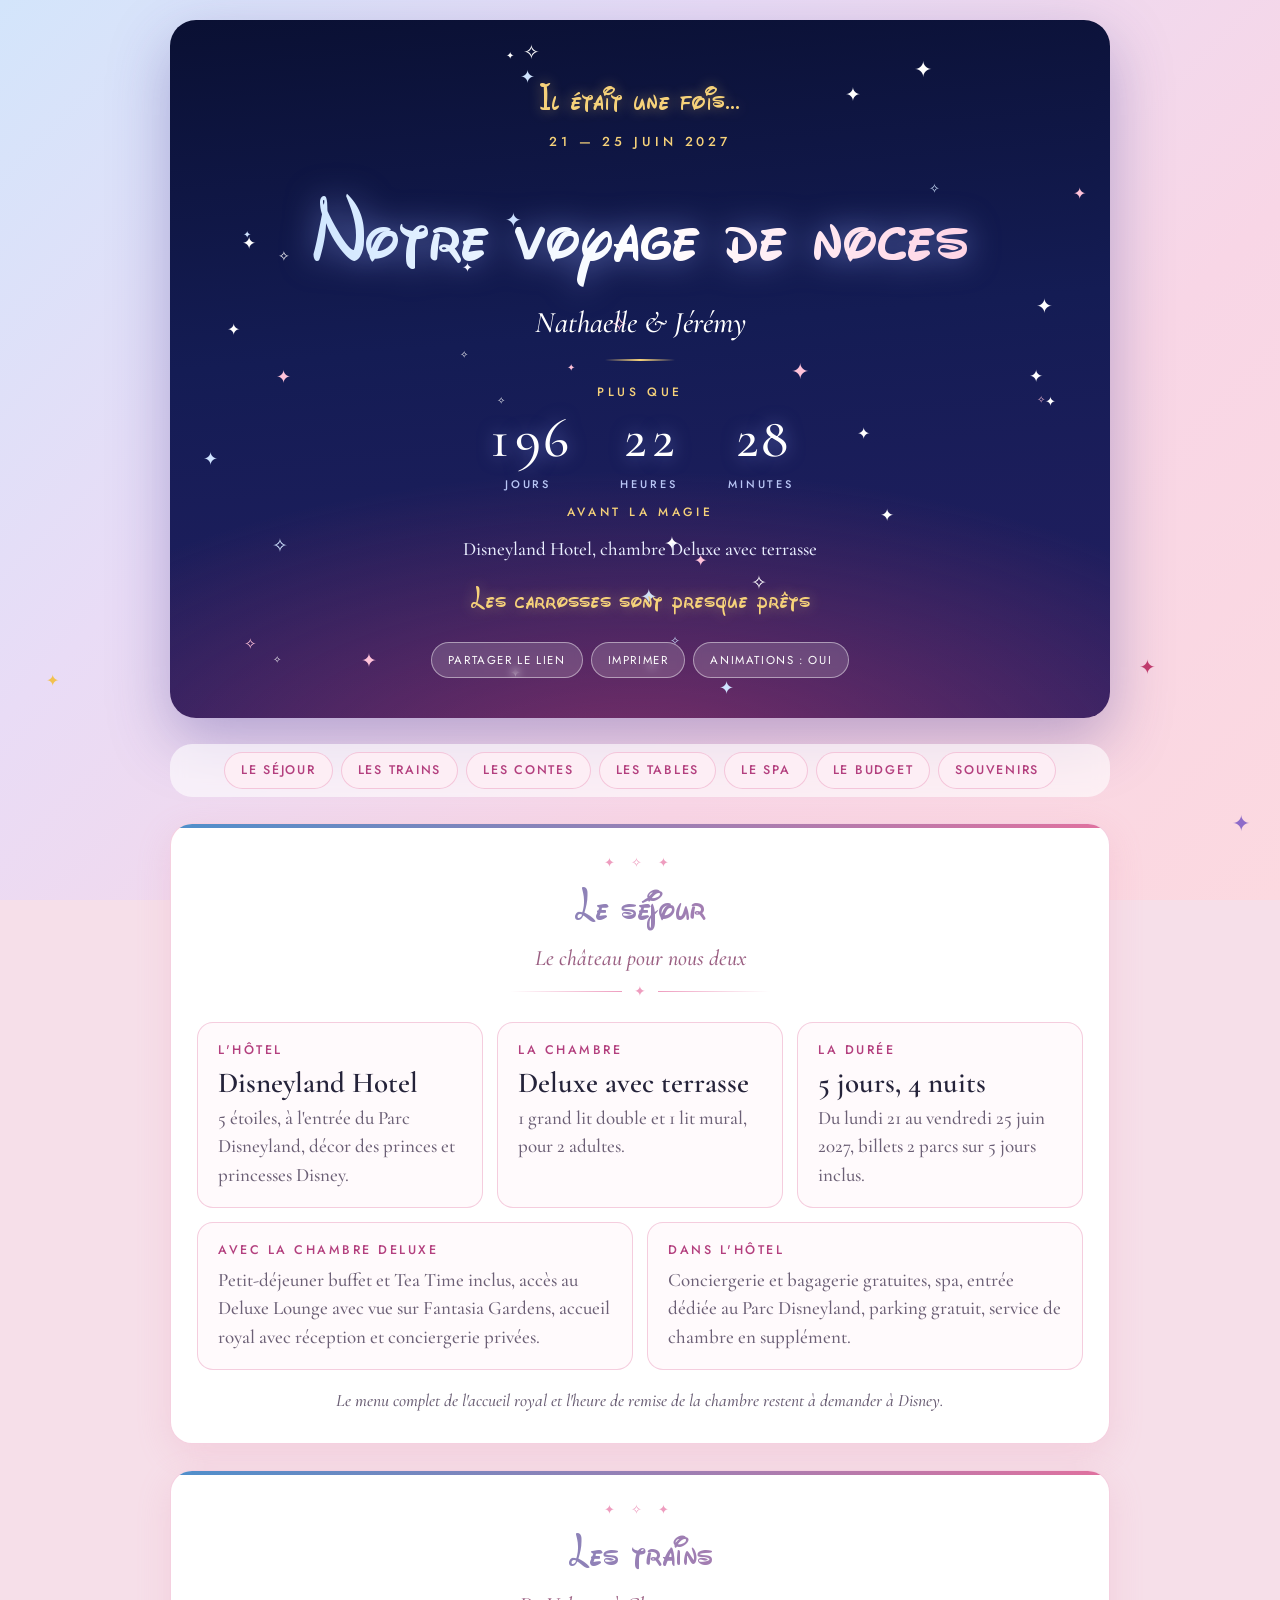
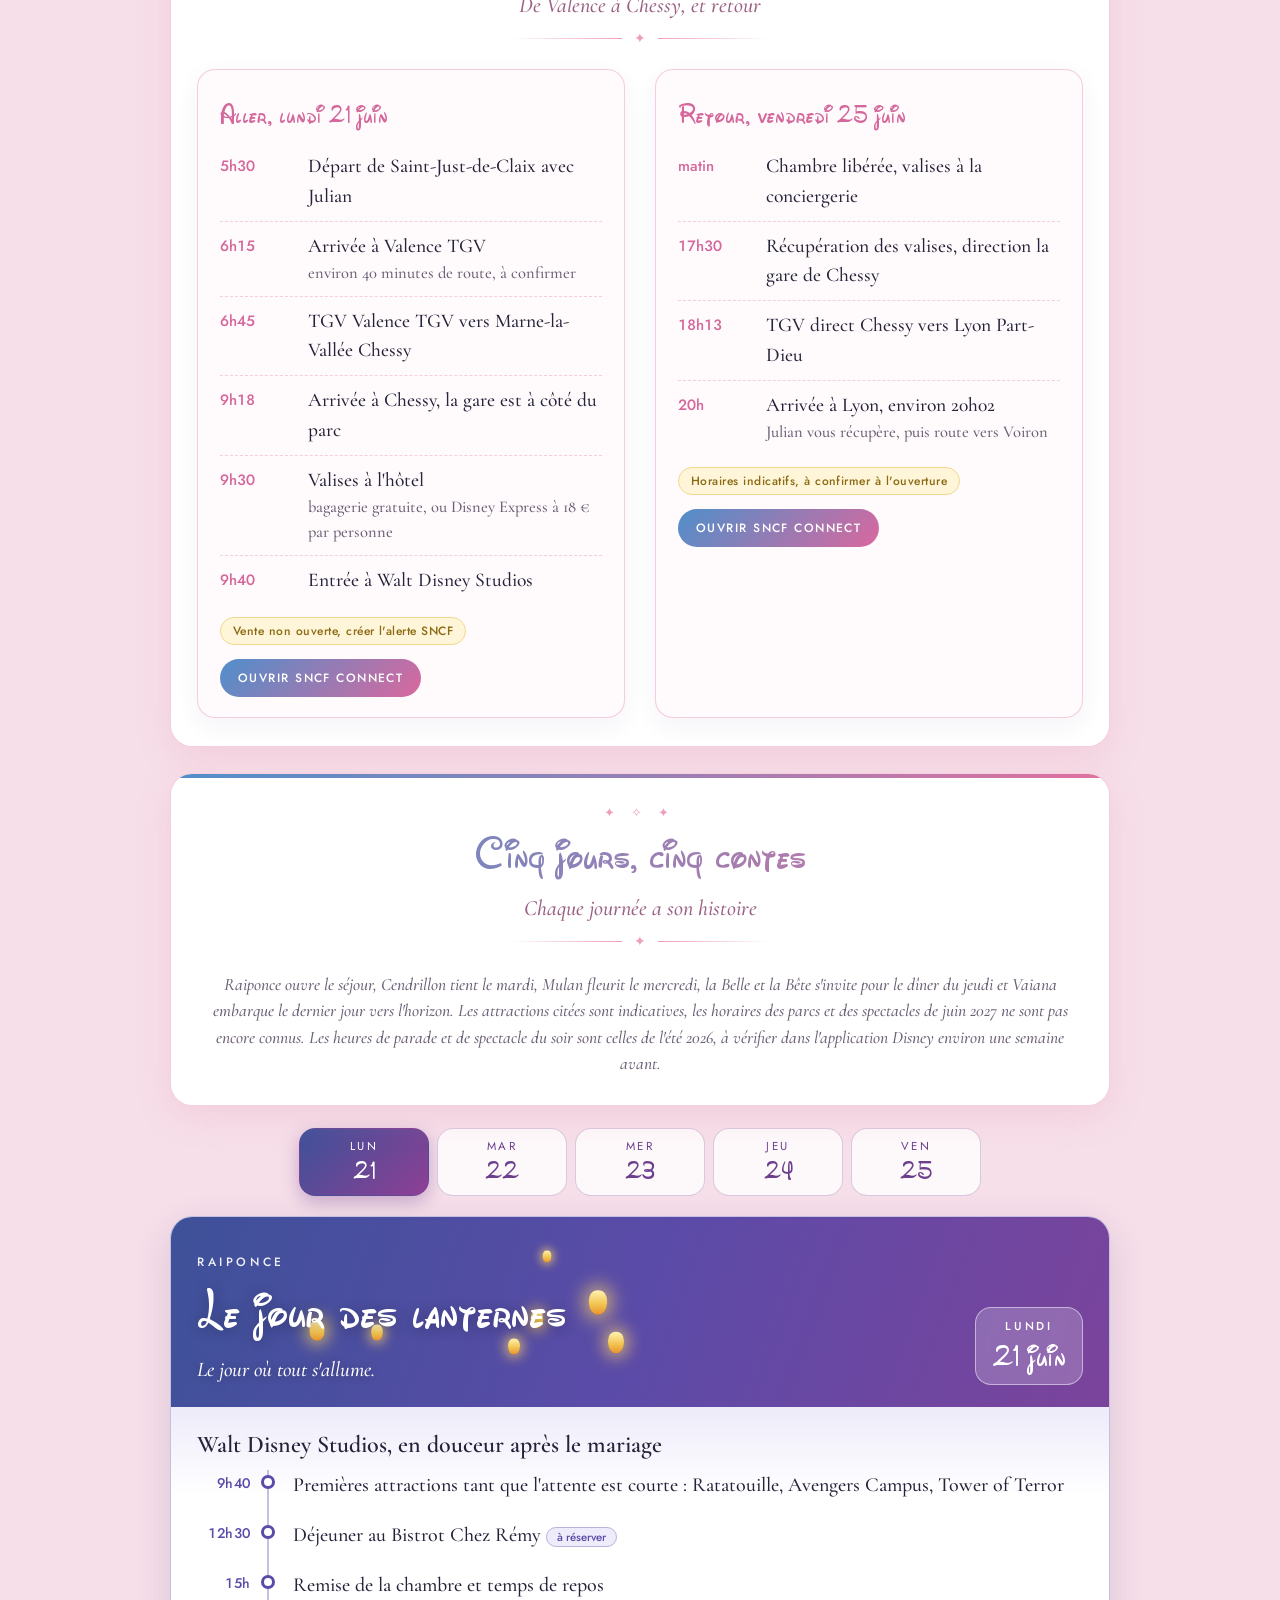
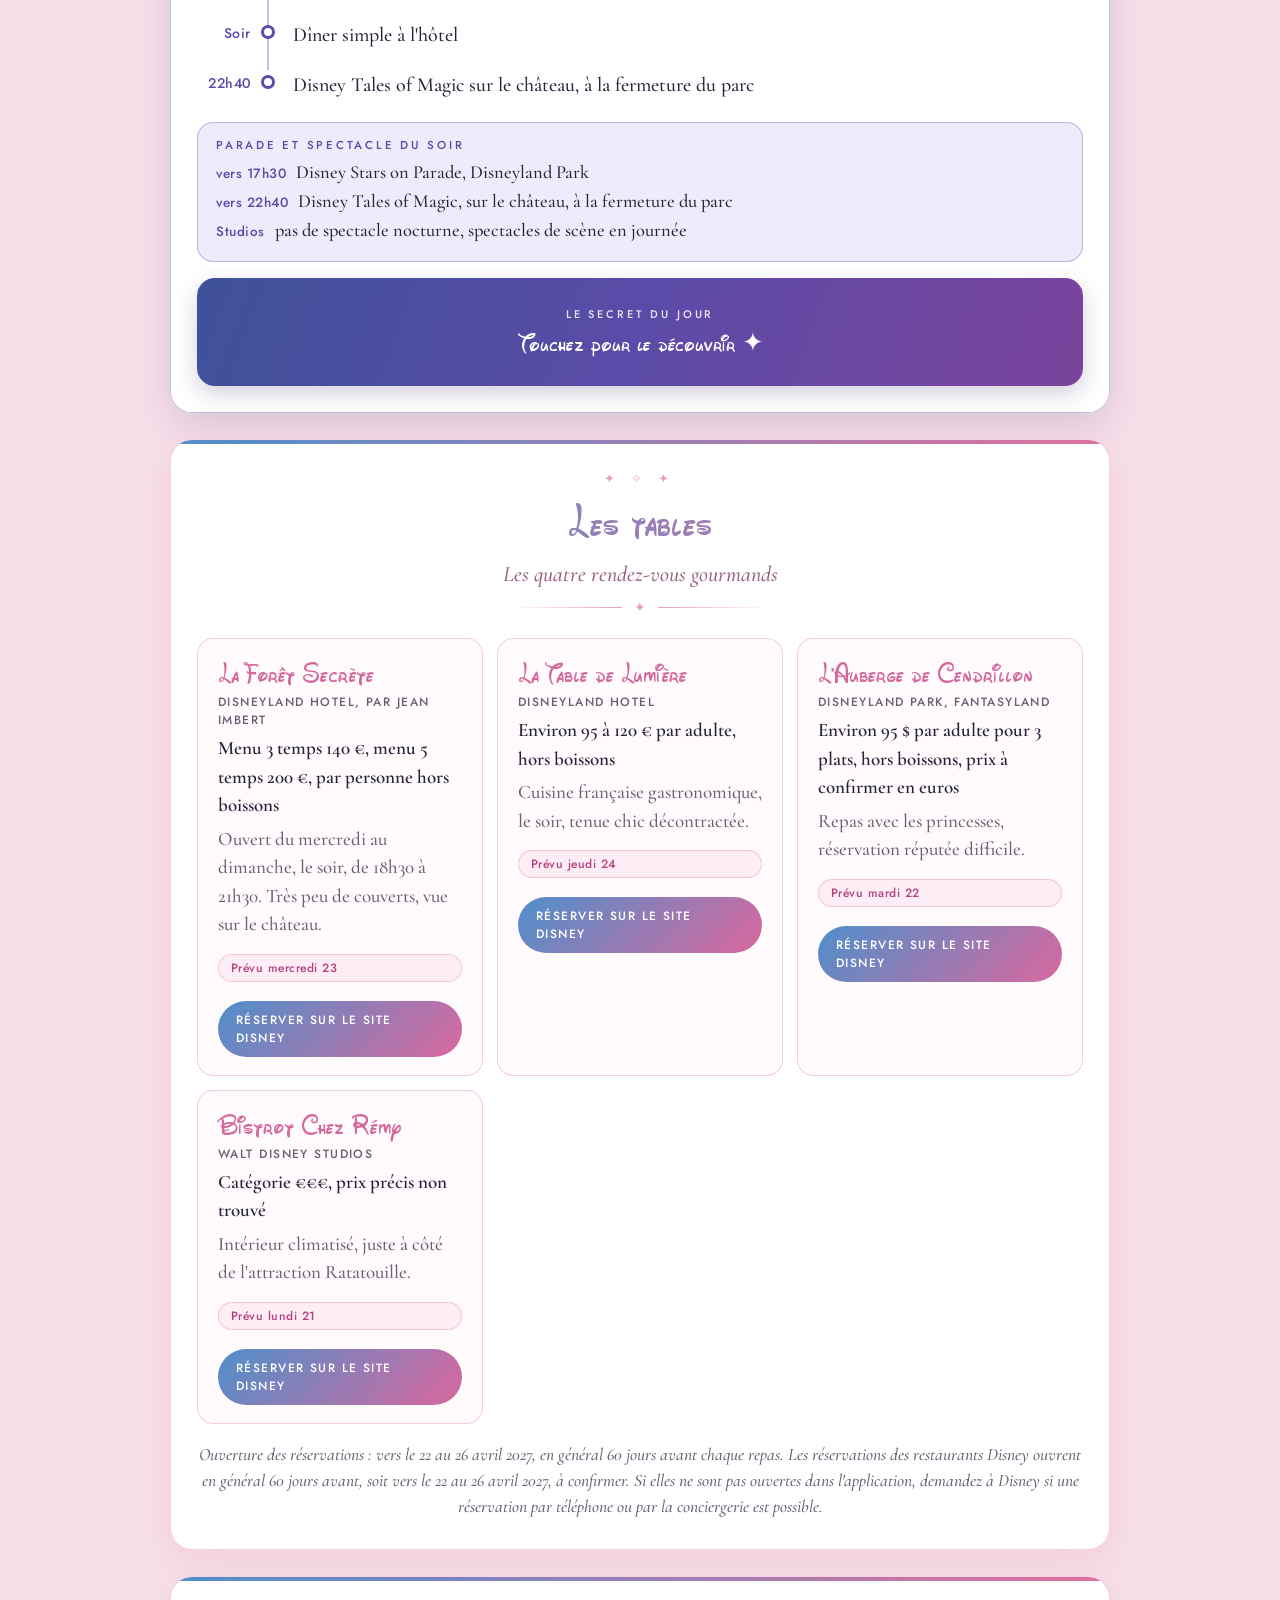
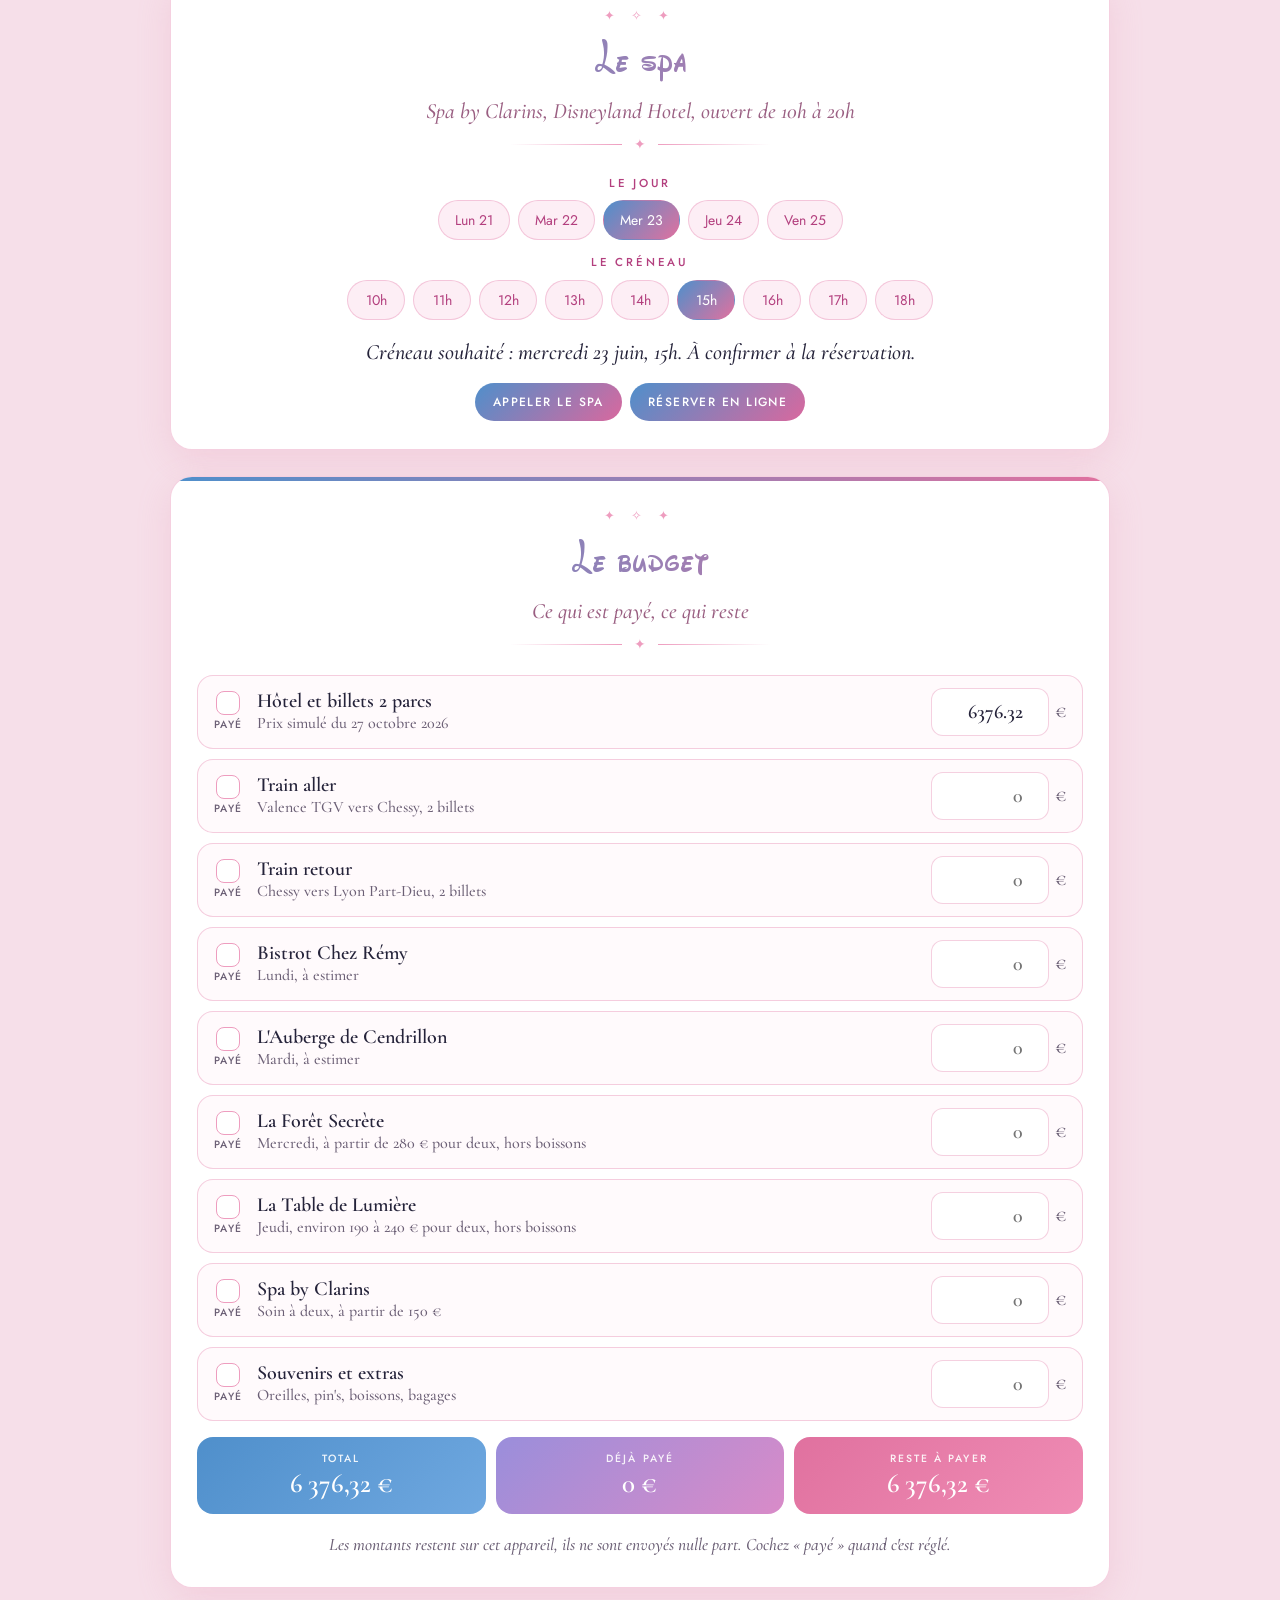
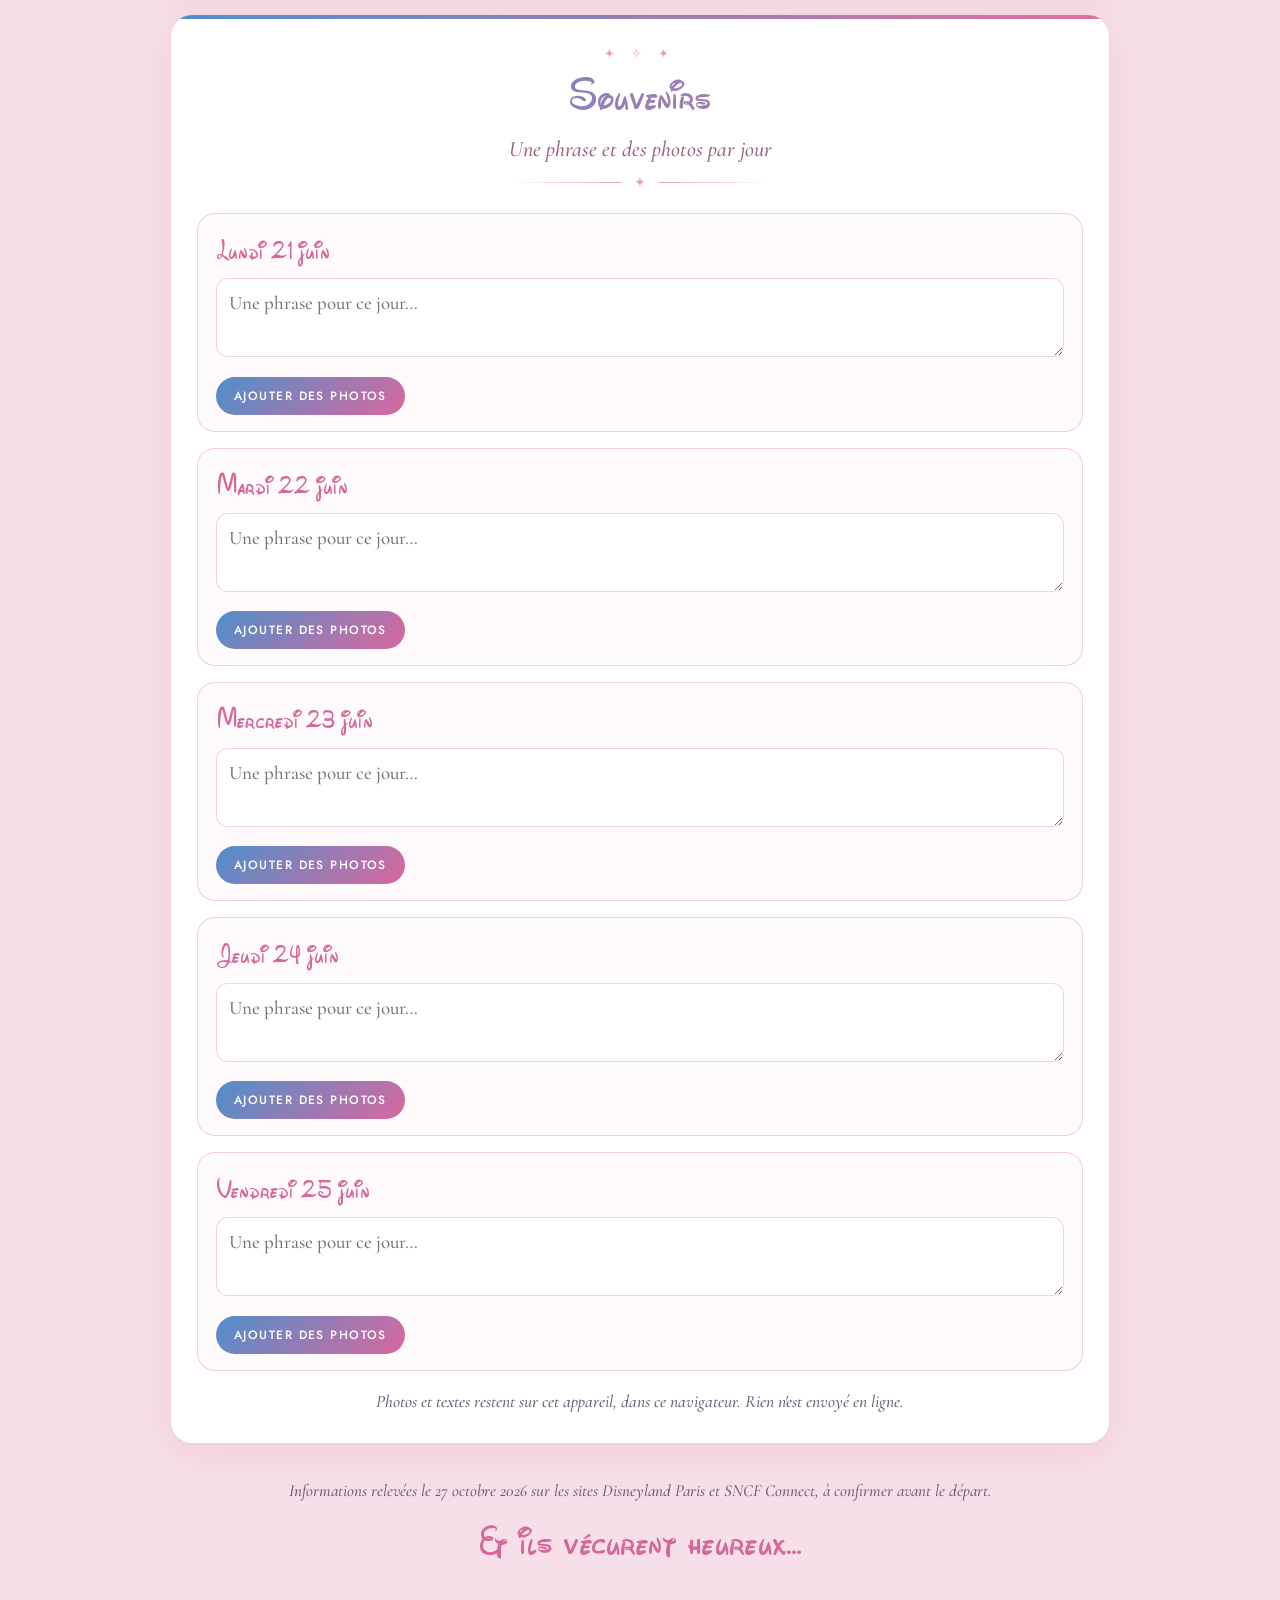
==== voyage-de-noces.html @ fe65ab4a "Voyage de noces : rose plus clair, spa à créneaux, parades et spectacles du soir" ====
<!doctype html>
<html lang="fr"><head><meta charset="utf-8"><meta name="viewport" content="width=device-width,initial-scale=1,viewport-fit=cover">
<title>Notre voyage de noces</title>
<meta name="theme-color" content="#4B3F9E">
<link rel="manifest" href="voyage.webmanifest">
<link rel="apple-touch-icon" href="apple-touch-icon.png">
<link rel="icon" type="image/png" sizes="192x192" href="icon-192.png">
<meta name="claude:viewport-fit-sides" content="cover">
<link rel="preconnect" href="https://fonts.googleapis.com"><link rel="preconnect" href="https://fonts.gstatic.com" crossorigin>
<link rel="stylesheet" href="https://fonts.googleapis.com/css2?family=Cormorant+Garamond:ital,wght@0,500;0,600;1,500&family=Jost:wght@400;500&display=swap">
<style>
@font-face{font-family:"Waltograph";src:url([data-uri]) format("truetype");font-display:swap}
/* Concept : un livre de contes. Une couverture nuit étoilée, puis un chapitre par jour, chacun aux couleurs d'un conte (Raiponce, Cendrillon, La Belle et la Bête). */
:root{
  color-scheme:light;
  --ink:#25233A;--ink-soft:#6B5F75;--paper:#fff;--blue:#4F8FCB;--indigo:#5B4BA8;--berry:#C43C6C;
  --rose:#D4679B;--rose-d:#B33F7E;--rose-m:#EE9DBF;--rose-soft:#FDEEF5;--rose-line:rgba(226,120,166,.35);
  --gold:#F2C14E;--gold-bg:#FFF5D9;--gold-ink:#8A6A12;--gold-line:#F2D98C;
  --mint-bg:#E3F6F3;--mint-ink:#2F7F76;--mint-line:#A8E0D8;
  --script:"Waltograph","Brush Script MT",cursive;
  --serif:"Cormorant Garamond",Georgia,serif;
  --sans:"Jost",system-ui,sans-serif;
}
*{box-sizing:border-box}
html{scroll-behavior:smooth}
body{margin:0;color:var(--ink);font-family:var(--serif);font-weight:500;font-size:19.5px;line-height:1.5;
  background:#f6dfe9 linear-gradient(135deg,#d3e5fb 0%,#e9dcf6 33%,#f8d6e6 68%,#fcd9e0 100%) fixed;
  padding-block:20px 64px;padding-left:max(16px,env(safe-area-inset-left,0px));padding-right:max(16px,env(safe-area-inset-right,0px));overflow-x:hidden}
.wrap{max-width:940px;margin:0 auto;display:grid;gap:26px;position:relative;z-index:1}
h1,h2,h3,p{margin:0}h2,h3{text-wrap:balance}
#bgst{position:fixed;inset:0;pointer-events:none;z-index:0;overflow:hidden}
#bgst i,.sky i,.fx i{position:absolute;font-style:normal;line-height:1;animation:tw 6s ease-in-out infinite alternate}
@keyframes tw{from{opacity:.15;transform:scale(.75)}to{opacity:.85;transform:scale(1.1)}}

/* Couverture */
.cover{position:relative;overflow:hidden;border-radius:26px;padding:50px 22px 40px;text-align:center;color:#fff;background:linear-gradient(165deg,#16275e 0%,#3E5199 30%,#5B4BA8 55%,#8E3F94 78%,#C43C6C 100%);box-shadow:0 22px 60px rgba(70,60,150,.35)}
.cover>*{position:relative;z-index:2}
.cover .sky{position:absolute;inset:0;z-index:1;pointer-events:none}
.shoot{position:absolute;z-index:1;top:14%;left:-20%;width:130px;height:2px;border-radius:2px;background:linear-gradient(90deg,transparent,#fff);transform:rotate(18deg);opacity:0;animation:shoot 9s 2s ease-in infinite}
@keyframes shoot{0%{opacity:0;transform:translate(0,0) rotate(18deg)}4%{opacity:1}14%{opacity:0;transform:translate(120vw,40vw) rotate(18deg)}100%{opacity:0}}
.once{font-family:var(--script);font-size:clamp(26px,5.4vw,36px);text-shadow:0 0 16px rgba(255,200,230,.7)}
.dates{font-family:var(--sans);font-size:13px;letter-spacing:.3em;text-transform:uppercase;margin-top:8px;color:#f1dff0}
.title{font-family:var(--script);font-weight:400;font-size:clamp(46px,11.5vw,92px);line-height:1.2;margin:22px 0 16px;text-wrap:balance;text-shadow:0 0 22px rgba(255,200,230,.65)}
.names{font-style:italic;font-size:clamp(23px,4vw,30px);color:#ffe3ee}
.count{display:flex;justify-content:center;gap:clamp(18px,6vw,46px);margin:28px 0 20px;font-variant-numeric:tabular-nums}
.count div{min-width:66px}
.count b{display:block;font-weight:500;font-size:clamp(38px,8vw,56px);line-height:1.05;text-shadow:0 0 18px rgba(255,220,230,.6)}
.count span{font-family:var(--sans);font-size:11px;letter-spacing:.26em;text-transform:uppercase;color:#f3dcea}
.where{font-size:19px;color:#fff3f8}
.sub{font-family:var(--script);font-size:clamp(22px,4.6vw,30px);margin-top:12px;text-shadow:0 0 14px rgba(255,200,230,.6)}

/* Navigation */
.nav{display:flex;flex-wrap:wrap;justify-content:center;gap:8px;position:sticky;top:max(8px,env(safe-area-inset-top,0px));z-index:20;padding:8px;border-radius:22px;background:rgba(255,255,255,.6);backdrop-filter:blur(8px);-webkit-backdrop-filter:blur(8px)}
.nav a{font-family:var(--sans);font-size:12.5px;letter-spacing:.14em;text-transform:uppercase;text-decoration:none;color:var(--rose-d);background:var(--rose-soft);border:1px solid var(--rose-line);border-radius:999px;padding:8px 16px;transition:transform .2s,background .2s;white-space:nowrap}
.nav a:hover{background:#fff;transform:translateY(-1px)}
a:focus-visible,button:focus-visible,input:focus-visible,summary:focus-visible{outline:2px solid var(--rose-m);outline-offset:2px}

/* Cartes générales */
.card{position:relative;background:var(--paper);border:1px solid var(--rose-line);border-radius:22px;padding:30px 26px 28px;box-shadow:0 10px 34px rgba(229,139,171,.2);overflow:hidden}
.card::before{content:"";position:absolute;left:0;right:0;top:0;height:4px;background:linear-gradient(90deg,#4F8FCB,#E0719F)}
.orn{text-align:center;color:var(--rose-m);font-size:13px;letter-spacing:.5em;margin-bottom:4px}
.card>h2{font-family:var(--script);font-weight:400;font-size:clamp(32px,6.4vw,44px);line-height:1.2;text-align:center;padding-bottom:6px}
.card>.lead{text-align:center;font-style:italic;color:#9A5F82;font-size:22px;margin-top:6px}
.sep{display:flex;align-items:center;gap:12px;max-width:260px;margin:6px auto 20px}
.sep i{flex:1;height:1px;background:linear-gradient(90deg,transparent,var(--rose-m))}.sep i:last-child{transform:scaleX(-1)}
.sep b{color:var(--rose-m);font-size:14px;font-weight:400}
.grid{display:grid;gap:14px;grid-template-columns:repeat(auto-fit,minmax(240px,1fr))}
.tile{border:1px solid var(--rose-line);border-radius:16px;padding:18px 20px;background:#fffafc;min-width:0}
.tile h3{font-family:var(--sans);font-weight:500;font-size:12.5px;letter-spacing:.2em;text-transform:uppercase;color:var(--rose-d);margin-bottom:6px}
.tile p{font-size:19px;color:var(--ink-soft)}
.tile .big{font-size:29px;font-weight:600;color:var(--ink);line-height:1.15;margin-bottom:4px}
.pill{display:inline-block;font-family:var(--sans);font-size:12px;letter-spacing:.04em;border-radius:999px;padding:4px 12px;margin-top:10px;background:var(--rose-soft);color:var(--rose-d);border:1px solid var(--rose-line)}
.pill.wait{background:var(--gold-bg);color:var(--gold-ink);border-color:var(--gold-line)}
.note{font-size:17.5px;color:var(--ink-soft);margin-top:18px;text-align:center;font-style:italic}
.line{list-style:none;margin:0;padding:0;display:grid}
.line li{display:grid;grid-template-columns:74px 1fr;gap:14px;padding:10px 0;border-bottom:1px dashed var(--rose-line)}
.line li:last-child{border-bottom:0}
.line time{font-family:var(--sans);font-size:15px;font-weight:500;color:var(--rose);font-variant-numeric:tabular-nums;padding-top:3px}
.line p{min-width:0}
.line small{display:block;font-size:16.5px;color:var(--ink-soft)}
.sub-h{font-family:var(--script);font-size:27px;color:var(--rose);margin:4px 0 8px}
.two{display:grid;gap:30px;grid-template-columns:repeat(auto-fit,minmax(290px,1fr))}

/* Chapitres : un conte par jour */
.book{display:grid;gap:22px}
.ch{--a:#C96F93;--a-soft:#FDEDF1;--a-line:var(--rose-line);--h:linear-gradient(110deg,#5B3FA0,#9B6BD0 55%,#F6D26A);
  position:relative;background:#fff;border:1px solid var(--a-line);border-radius:22px;overflow:hidden;box-shadow:0 12px 36px rgba(60,40,100,.14)}
.ch-hd{position:relative;display:grid;grid-template-columns:1fr auto;gap:12px;align-items:end;min-height:190px;padding:26px 26px 22px;color:#fff;background:var(--h);overflow:hidden}
.ch-hd>*{position:relative;z-index:2}
.ch-hd .fx{position:absolute;inset:0;z-index:1;pointer-events:none}
.ch-conte{font-family:var(--sans);font-size:12px;letter-spacing:.3em;text-transform:uppercase;opacity:.92}
.ch-name{font-family:var(--script);font-weight:400;font-size:clamp(34px,7vw,54px);line-height:1.2;margin:6px 0 12px;text-shadow:0 2px 14px rgba(0,0,0,.28)}
.ch-epi{font-style:italic;font-size:21px;text-shadow:0 1px 10px rgba(0,0,0,.3)}
.ch-date{text-align:center;border-radius:16px;padding:10px 16px;background:rgba(255,255,255,.2);border:1px solid rgba(255,255,255,.5);backdrop-filter:blur(4px);-webkit-backdrop-filter:blur(4px)}
.ch-date span{display:block;font-family:var(--sans);font-size:11.5px;letter-spacing:.24em;text-transform:uppercase}
.ch-date b{display:block;font-family:var(--script);font-weight:400;font-size:34px;line-height:1.15}
.ch-bd{padding:24px 26px 26px}
.ch-bd h3{font-weight:600;font-size:24px;line-height:1.2;margin-bottom:10px}
.ch-bd ul{margin:0;padding:0;list-style:none;display:grid;gap:8px;font-size:20px}
.ch-bd li{position:relative;padding-left:26px}
.ch-bd li::before{content:"✦";position:absolute;left:0;top:3px;font-size:14px;color:var(--a)}
.tag{font-family:var(--sans);font-size:11.5px;background:var(--gold-bg);color:var(--gold-ink);border:1px solid var(--gold-line);border-radius:999px;padding:1px 10px;white-space:nowrap}
.ch.raiponce{--a:#5B4BA8;--a-soft:#EEEBFA;--a-line:rgba(91,75,168,.35);--h:linear-gradient(110deg,#3E5199 0%,#5B4BA8 50%,#8E3F94 130%)}
.ch.vaiana{--a:#0E8A9A;--a-soft:#E2F5F5;--a-line:rgba(14,138,154,.35);--h:linear-gradient(110deg,#064B5E 0%,#0E8A9A 45%,#27B7B5 75%,#F28C6B 135%)}
.ch.cendrillon{--a:#2F6FB5;--a-soft:#E6F1FB;--a-line:rgba(47,111,181,.35);--h:linear-gradient(110deg,#2A62A8 0%,#4FA3DC 60%,#9FD2F2 125%)}
.ch.mulan{--a:#B0508F;--a-soft:#FAEAF4;--a-line:rgba(176,80,143,.35);--h:linear-gradient(110deg,#8E3F94 0%,#D86CA8 60%,#F4A9CB 130%)}
.ch.belle{--a:#B03466;--a-soft:#FBE8EF;--a-line:rgba(176,52,102,.35);--h:linear-gradient(110deg,#7A1B3F 0%,#B8294F 45%,#D9783A 78%,#F2C14E 120%)}
.ch .tag{background:var(--a-soft);color:var(--a);border-color:var(--a-line)}
.ch-bd{background:linear-gradient(180deg,var(--a-soft) 0,#fff 90px)}
.lant{position:absolute;width:14px;height:19px;border-radius:42% 42% 48% 48%;background:linear-gradient(180deg,#fff3b0,#F2C14E 60%,#e8932d);box-shadow:0 0 14px 4px rgba(255,214,102,.65);animation:drift 9s ease-in-out infinite alternate}
@keyframes drift{from{transform:translateY(0)}to{transform:translateY(-14px)}}
.petal{position:absolute;width:10px;height:14px;border-radius:60% 40% 60% 40%;background:#E56B9B;opacity:.85;animation:fall 11s ease-in-out infinite alternate}
@keyframes fall{from{transform:translate(0,0) rotate(0)}to{transform:translate(-16px,20px) rotate(50deg)}}
.fx svg{position:absolute;right:190px;bottom:10px;height:80%;max-height:150px;width:auto;opacity:.95}
.book .ch-hd>div:first-child{padding-right:0}
@media(max-width:560px){.ch-hd{grid-template-columns:1fr;min-height:200px;align-items:start}.ch-date{justify-self:start;display:flex;gap:10px;align-items:baseline}.ch-date b{font-size:30px}.fx svg{right:12px;bottom:12px;opacity:.4;height:46%}.ch-bd,.card{padding-inline:16px}.card{padding-block:26px 24px}body{font-size:18.5px}.line li{grid-template-columns:62px 1fr;gap:10px}.nav{flex-wrap:nowrap;overflow-x:auto;justify-content:flex-start;scrollbar-width:none}.nav::-webkit-scrollbar{display:none}.nav a{flex-shrink:0}}


/* Onglets des jours */
.daytabs{display:flex;gap:8px;justify-content:center;margin:0 0 20px}
.daytabs button{flex:1 1 0;min-width:0;max-width:130px;display:grid;justify-items:center;gap:0;padding:9px 6px;border-radius:16px;cursor:pointer;font-family:var(--sans);color:#6C3F8E;background:rgba(255,255,255,.8);border:1px solid rgba(108,63,142,.25);transition:background .15s,color .15s}
.daytabs button span{font-size:11.5px;letter-spacing:.22em;text-transform:uppercase}
.daytabs button b{font-family:var(--script);font-weight:400;font-size:28px;line-height:1.15}
.daytabs button:hover{background:#fff}
.daytabs button[aria-selected="true"]{background:linear-gradient(135deg,#4F8FCB,#E58BB8);color:#fff;border-color:transparent;box-shadow:0 6px 18px rgba(108,63,142,.35)}
.daytabs button:focus-visible{outline:2px solid var(--rose-d);outline-offset:2px}
@media(max-width:560px){.daytabs{gap:6px}.daytabs button{padding:8px 2px;border-radius:14px}.daytabs button span{font-size:10.5px;letter-spacing:.12em}.daytabs button b{font-size:25px}}
.daytabs button[aria-selected="true"]{background:var(--th)}
#t-lundi{--th:linear-gradient(135deg,#3E5199,#8E3F94)}
#t-mardi{--th:linear-gradient(135deg,#2A62A8,#6DB6E8)}
#t-mercredi{--th:linear-gradient(135deg,#8E3F94,#F4A9CB)}
#t-jeudi{--th:linear-gradient(135deg,#7A1B3F,#F2C14E)}
#t-vendredi{--th:linear-gradient(135deg,#064B5E,#27B7B5)}
.ch.mulan .petal{background:#fff;opacity:.75}
.ch-hd .ch-img{position:absolute;inset:0;width:100%;height:100%;object-fit:cover;z-index:0;pointer-events:none}

.ch.raiponce{--ov:.5}.ch.belle{--ov:.5}.ch.vaiana{--ov:.6}.ch.cendrillon{--ov:.58}.ch.mulan{--ov:.6}
.credit{font-size:14.5px;color:var(--ink-soft);text-align:center;margin-top:16px;font-style:italic}
.trip{border:1px solid var(--rose-line);border-radius:18px;padding:20px 22px;background:#fffafc;min-width:0;box-shadow:0 8px 24px rgba(60,40,100,.06)}
.trip .pill{margin-top:12px}
@media(max-width:560px){.trip{padding:18px 14px}}

/* Tables */
.resto{display:flex;flex-direction:column;gap:5px}
.resto h3{font-family:var(--script);font-weight:400;font-size:27px;letter-spacing:0;text-transform:none;color:var(--rose);line-height:1.15;margin:0}
.resto .meta{font-family:var(--sans);font-size:12px;letter-spacing:.12em;text-transform:uppercase;color:var(--ink-soft)}
.resto .price{font-size:19px;color:var(--ink);font-weight:600}
/* À faire */
.todo{list-style:none;margin:0;padding:0;display:grid;gap:6px}
.todo label{display:grid;grid-template-columns:26px 1fr;gap:12px;align-items:start;padding:10px 12px;border-radius:12px;cursor:pointer}
.todo label:hover{background:var(--rose-soft)}
.todo input{appearance:none;-webkit-appearance:none;width:22px;height:22px;margin:3px 0 0;border:1.5px solid var(--rose-m);border-radius:7px;background:#fff;display:grid;place-content:center;cursor:pointer}
.todo input::after{content:"✦";font-size:13px;line-height:1;color:#fff;transform:scale(0);transition:transform .18s}
.todo input:checked{background:linear-gradient(135deg,#f7b6cd,var(--rose-m))}
.todo input:checked::after{transform:scale(1)}
.todo input:checked+span{color:var(--ink-soft);text-decoration:line-through;text-decoration-color:var(--rose-line)}
.todo small{display:block;font-size:16.5px;color:var(--ink-soft);text-decoration:none}
details{border:1px solid var(--rose-line);border-radius:16px;background:#fffafc;padding:4px 20px;margin-top:18px}
summary{font-family:var(--sans);font-size:13px;letter-spacing:.14em;text-transform:uppercase;padding:14px 0;cursor:pointer;color:var(--rose-d)}
.msg{white-space:pre-wrap;font-size:18.5px;padding:4px 0 14px}
.copy{font-family:var(--sans);font-size:12px;letter-spacing:.14em;text-transform:uppercase;color:#fff;background:var(--ink);border:0;border-radius:999px;padding:11px 22px;cursor:pointer;margin-bottom:14px}
.copy:hover{background:#4a3550}
.foot{text-align:center;font-size:17px;color:var(--ink-soft);font-style:italic;padding-top:8px}
.foot .script{font-family:var(--script);font-style:normal;font-size:clamp(30px,6vw,42px);color:var(--rose);display:block;margin-top:6px}
@media(prefers-reduced-motion:reduce){html{scroll-behavior:auto}#bgst i,.sky i,.shoot,.lant,.petal{animation:none}.todo input::after{transition:none}}

/* ===== v2 : teintes du logo, outils, frise, secrets, budget, souvenirs ===== */
.title{text-shadow:none;filter:drop-shadow(0 0 14px rgba(170,150,255,.55))}
.title span{background:linear-gradient(90deg,#8CC4FF 0%,#B9A6FF 50%,#FF9CC2 100%);-webkit-background-clip:text;background-clip:text;color:transparent;-webkit-box-decoration-break:clone;box-decoration-break:clone;padding:.3em .1em}
.card>h2{background:linear-gradient(90deg,#4F8FCB,#E0719F);-webkit-background-clip:text;background-clip:text;color:transparent}
.orn,.sep b{color:var(--rose-m)}
.sep i{background:linear-gradient(90deg,transparent,var(--rose-m))}
.cdpre,.cdpost{font-family:var(--sans);font-size:12px;letter-spacing:.3em;text-transform:uppercase;color:#e4e0ff;margin-top:22px}
.cdpost{margin:0 0 14px}
.count{margin:8px 0 6px}
.tools{display:flex;flex-wrap:wrap;justify-content:center;gap:8px;margin-top:22px}
.tools button{font-family:var(--sans);font-size:11.5px;letter-spacing:.14em;text-transform:uppercase;color:#fff;background:rgba(255,255,255,.16);border:1px solid rgba(255,255,255,.45);border-radius:999px;padding:9px 16px;cursor:pointer;backdrop-filter:blur(4px);-webkit-backdrop-filter:blur(4px)}
.tools button:hover{background:rgba(255,255,255,.28)}
.tools button:focus-visible{outline:2px solid #fff;outline-offset:2px}
.nav{flex-wrap:nowrap;overflow-x:auto;justify-content:flex-start;scrollbar-width:none}
.nav::-webkit-scrollbar{display:none}
@media(min-width:860px){.nav{justify-content:center}}
.nav a:first-child{margin-left:auto}.nav a:last-child{margin-right:auto}
.btn{display:inline-block;font-family:var(--sans);font-size:12px;letter-spacing:.12em;text-transform:uppercase;text-decoration:none;color:#fff;background:linear-gradient(135deg,#4F8FCB,#D9689E);border:0;border-radius:999px;padding:10px 18px;cursor:pointer;transition:transform .2s,box-shadow .2s}
.btn:hover{transform:translateY(-1px);box-shadow:0 6px 16px rgba(91,75,168,.35)}
.btn:focus-visible{outline:2px solid var(--rose-d);outline-offset:2px}
.acts{display:flex;flex-wrap:wrap;gap:8px;margin-top:14px}
.tag{text-decoration:none}
a.tag:hover{filter:brightness(.95)}
/* bandeau aujourd'hui */
.today{display:grid;gap:2px;margin:0 0 16px;padding:14px 20px;border-radius:18px;color:#fff;background:linear-gradient(110deg,#4F8FCB,#E58BB8);box-shadow:0 10px 28px rgba(91,75,168,.3)}
.today[hidden]{display:none}
.td-k{font-family:var(--sans);font-size:11.5px;letter-spacing:.28em;text-transform:uppercase;opacity:.9}
.today b{font-family:var(--script);font-weight:400;font-size:28px;line-height:1.2}
.today #td-n{font-size:19px}
/* frise horaire */
.ch-bd .tl{list-style:none;margin:6px 0 0;padding:0;display:grid;gap:0}
.ch-bd .tl>li{padding:0;display:grid;grid-template-columns:70px 1fr;gap:0;font-size:20px;transition:opacity .3s}
.ch-bd .tl>li::before{content:none}
.tl time{font-family:var(--sans);font-size:14px;font-weight:500;letter-spacing:.04em;color:var(--a);text-align:right;padding:3px 16px 0 0;font-variant-numeric:tabular-nums}
.tl-b{position:relative;padding:0 0 20px 24px;border-left:2px solid var(--a-line);min-width:0}
.tl-b::before{content:"";position:absolute;left:-8px;top:5px;width:14px;height:14px;border-radius:50%;background:#fff;border:3px solid var(--a);box-sizing:border-box}
.tl>li:last-child .tl-b{border-left-color:transparent;padding-bottom:6px}
.tl>li.past{opacity:.5}
.tl>li.past .tl-b::before{background:var(--a)}
.tl>li.next .tl-b::before{background:var(--a);box-shadow:0 0 0 5px var(--a-line)}
.tl>li.next .tl-b p{font-weight:600}
.tl>li.next .tl-b p::after{content:"Prochaine étape";display:inline-block;margin-left:10px;font-family:var(--sans);font-size:10.5px;letter-spacing:.14em;text-transform:uppercase;font-weight:500;color:#fff;background:var(--a);border-radius:999px;padding:2px 10px;vertical-align:2px}
@media(max-width:560px){.ch-bd .tl>li{grid-template-columns:58px 1fr;font-size:19px}.tl time{padding-right:12px;font-size:13px}.tl-b{padding-left:18px}}
/* secret du jour */
.secret{display:block;width:100%;margin-top:16px;padding:0;background:none;border:0;cursor:pointer;perspective:900px;text-align:center;font:inherit;color:inherit}
.secret:focus-visible{outline:2px solid var(--a);outline-offset:3px;border-radius:18px}
.sc-in{display:grid;transition:transform .7s cubic-bezier(.3,.8,.3,1);transform-style:preserve-3d}
.secret[aria-pressed="true"] .sc-in{transform:rotateY(180deg)}
.sc-f,.sc-b{grid-area:1/1;display:grid;align-content:center;justify-items:center;gap:4px;min-height:108px;padding:18px 22px;border-radius:18px;backface-visibility:hidden;-webkit-backface-visibility:hidden}
.sc-f{color:#fff;background:var(--h);box-shadow:0 8px 22px rgba(60,40,100,.22)}
.sc-f b{font-family:var(--script);font-weight:400;font-size:26px;line-height:1.2}
.sc-b{transform:rotateY(180deg);background:#fff;border:2px dashed var(--a);color:var(--ink);font-style:italic;font-size:19.5px;line-height:1.4}
.sc-in small{font-family:var(--sans);font-style:normal;font-size:11px;letter-spacing:.26em;text-transform:uppercase;opacity:.85}
.sc-b small{color:var(--a);opacity:1}
/* budget */
.bg{display:grid;gap:10px}
.bg-r{display:grid;grid-template-columns:auto 1fr auto;gap:14px;align-items:center;padding:12px 16px;border:1px solid var(--rose-line);border-radius:16px;background:#fffafc}
.bg-l{min-width:0}.bg-l b{display:block;font-weight:600;font-size:20px;line-height:1.2}.bg-l small{display:block;font-size:16px;color:var(--ink-soft);line-height:1.3}
.bg-p{display:grid;justify-items:center;gap:2px;font-family:var(--sans);font-size:10.5px;letter-spacing:.14em;text-transform:uppercase;color:var(--ink-soft);cursor:pointer}
.bg-p input{appearance:none;-webkit-appearance:none;width:24px;height:24px;margin:0;border:1.5px solid var(--rose-m);border-radius:8px;background:#fff;display:grid;place-content:center;cursor:pointer}
.bg-p input::after{content:"✦";font-size:14px;line-height:1;color:#fff;transform:scale(0);transition:transform .18s}
.bg-p input:checked{background:linear-gradient(135deg,#E0719F,#F08DB5)}
.bg-p input:checked::after{transform:scale(1)}
.bg-r.paid .bg-l b{color:var(--ink-soft)}
.bg-v{display:flex;align-items:center;gap:6px}
.bg-v input{width:118px;font:inherit;font-size:20px;font-weight:600;text-align:right;color:var(--ink);padding:8px 10px;border:1px solid var(--rose-line);border-radius:12px;background:#fff;min-width:0}
.bg-v i{font-style:normal;color:var(--ink-soft)}
.bg-v input:focus-visible,.sv textarea:focus-visible{outline:2px solid var(--rose-m);outline-offset:1px}
.bg-t{display:grid;grid-template-columns:repeat(3,1fr);gap:10px;margin-top:16px}
.bg-t div{text-align:center;border-radius:16px;padding:14px 8px;color:#fff;background:linear-gradient(135deg,#4F8FCB,#6FA8E0)}
.bg-t div:nth-child(2){background:linear-gradient(135deg,#9A8EDB,#D98BC8)}
.bg-t div:nth-child(3){background:linear-gradient(135deg,#E0719F,#F08DB5)}
.bg-t span{display:block;font-family:var(--sans);font-size:10.5px;letter-spacing:.2em;text-transform:uppercase;opacity:.9}
.bg-t b{display:block;font-weight:600;font-size:clamp(19px,4.6vw,27px);line-height:1.25}
@media(max-width:560px){.bg-r{grid-template-columns:auto 1fr;gap:10px 12px}.bg-v{grid-column:1/-1;justify-content:flex-end}.bg-v input{width:100%}}
/* souvenirs */
.svs{display:grid;gap:16px}
.sv{border:1px solid var(--rose-line);border-radius:18px;padding:16px 18px;background:#fffafc}
.sv h3{font-family:var(--script);font-weight:400;font-size:27px;color:var(--rose);margin:0 0 8px}
.sv textarea{width:100%;font:inherit;font-size:19px;color:var(--ink);padding:10px 12px;border:1px solid var(--rose-line);border-radius:12px;background:#fff;resize:vertical}
.sv-g{display:grid;grid-template-columns:repeat(auto-fill,minmax(96px,1fr));gap:8px;margin:12px 0}
.sv-g:empty{display:none}
.sv-p{position:relative;aspect-ratio:1;border-radius:12px;overflow:hidden;background:#e6e1f6}
.sv-p img{width:100%;height:100%;object-fit:cover;display:block;cursor:zoom-in}
.sv-p button{position:absolute;top:4px;right:4px;width:28px;height:28px;border-radius:50%;border:0;background:rgba(30,20,60,.65);color:#fff;font-size:16px;line-height:1;cursor:pointer}
.sv-add{margin-top:10px}
#lb{position:fixed;inset:0;z-index:100;background:rgba(20,14,48,.88);display:grid;place-items:center;padding:16px;cursor:zoom-out}
#lb[hidden]{display:none}
#lb img{max-width:100%;max-height:100%;border-radius:12px}
/* animations coupées */
.calm #bgst i,.calm .sky i,.calm .fx i,.calm .shoot,.calm .lant,.calm .petal{animation:none}
.calm .shoot{display:none}
.calm .sc-in{transition:none}
@media(prefers-reduced-motion:reduce){.sc-in{transition:none}}
/* impression : une page par jour */
@media print{
  html,body{background:#fff!important}
  body{padding:0;font-size:15px}
  #bgst,.sky,.shoot,.fx,.nav,.tools,.daytabs,.today,.secret,.acts,.sv-add,.sv-p button,#sv-note,.cdpre,.cdpost,.count{display:none!important}
  .cover{box-shadow:none;padding:24px 16px;color:#fff;-webkit-print-color-adjust:exact;print-color-adjust:exact}
  .card,.ch,.tile,.trip,.sv,.bg-r{box-shadow:none;break-inside:avoid}
  *{-webkit-print-color-adjust:exact;print-color-adjust:exact}
  .ch[hidden]{display:block!important}
  .ch{break-before:page;border:1px solid #ccc}
  .ch-hd{min-height:120px}
  .tl>li.past{opacity:1}
  .tl>li.next .tl-b p::after{content:none}
  .sv-g{grid-template-columns:repeat(4,1fr)}
}
/* couverture : fond nuit profond, titre clair, touches dorées (contraste) */
.cover{background:radial-gradient(120% 70% at 50% 108%,rgba(196,60,108,.55) 0%,rgba(196,60,108,0) 62%),linear-gradient(175deg,#0A1033 0%,#141C54 45%,#241F63 100%)}
.title span{background:linear-gradient(90deg,#CFE6FF 0%,#FFFFFF 50%,#FFD3E4 100%);-webkit-background-clip:text;background-clip:text}
.title{filter:drop-shadow(0 0 16px rgba(150,170,255,.6))}
.once,.sub{color:#F6D27A;text-shadow:0 0 14px rgba(246,210,122,.45)}
.dates,.cdpre,.cdpost{color:#F6D27A}
.names{color:#fff}
.names::after{content:"";display:block;width:70px;height:2px;margin:14px auto 0;background:linear-gradient(90deg,transparent,#F6D27A,transparent)}
.where{color:#E9EEFF}
.count b{color:#fff;text-shadow:0 0 18px rgba(150,170,255,.55)}
.count span{color:#B9C6F5}

.show{margin-top:16px;padding:14px 18px;border-radius:16px;background:var(--a-soft);border:1px solid var(--a-line)}
.show h4{margin:0 0 6px;font-family:var(--sans);font-weight:500;font-size:11.5px;letter-spacing:.24em;text-transform:uppercase;color:var(--a)}
.show p{font-size:18.5px;line-height:1.4;margin:3px 0}
.show b{font-family:var(--sans);font-size:13.5px;font-weight:500;letter-spacing:.04em;color:var(--a);margin-right:6px}
.show .show-n{font-style:italic;color:var(--ink-soft)}
.spa{text-align:center}
.spa-h{font-family:var(--sans);font-size:11.5px;letter-spacing:.24em;text-transform:uppercase;color:var(--rose-d);margin:14px 0 2px}
.chips{display:flex;flex-wrap:wrap;gap:8px;justify-content:center;margin:8px 0}
.chips button{font-family:var(--sans);font-size:14px;color:var(--rose-d);background:var(--rose-soft);border:1px solid var(--rose-line);border-radius:999px;padding:9px 16px;cursor:pointer;min-width:58px}
.chips button[aria-pressed="true"]{color:#fff;border-color:transparent;background:linear-gradient(135deg,#4F8FCB,#E0719F)}
.chips button:focus-visible{outline:2px solid var(--rose-d);outline-offset:2px}
.spa-r{font-size:22px;font-style:italic;margin:16px 0 4px;color:var(--ink)}
@media print{.show{break-inside:avoid}.chips{display:none}}
</style>

</head><body>
<div id="bgst" aria-hidden="true"></div>
<div id="lb" hidden role="dialog" aria-label="Photo"><img alt=""></div>
<div class="wrap">

  <header class="cover">
    <div class="sky" id="sky" aria-hidden="true"></div><div class="shoot" aria-hidden="true"></div>
    <p class="once">Il était une fois…</p>
    <p class="dates">21 — 25 juin 2027</p>
    <h1 class="title"><span>Notre voyage de noces</span></h1>
    <p class="names">Nathaelle &amp; Jérémy</p>
    <p class="cdpre" id="cdpre">Plus que</p>
    <div class="count" id="count" aria-label="Compte à rebours avant le départ">
      <div><b id="cd-d">—</b><span>jours</span></div>
      <div><b id="cd-h">—</b><span>heures</span></div>
      <div><b id="cd-m">—</b><span>minutes</span></div>
    </div>
    <p class="cdpost" id="cdpost">avant la magie</p>
    <p class="where">Disneyland Hotel, chambre Deluxe avec terrasse</p>
    <p class="sub">Les carrosses sont presque prêts</p>
    <div class="tools">
      <button type="button" id="b-share">Partager le lien</button>
      <button type="button" id="b-print">Imprimer</button>
      <button type="button" id="b-anim" aria-pressed="false">Animations : oui</button>
    </div>
  </header>

  <nav class="nav" aria-label="Sections">
    <a href="#sejour">Le séjour</a><a href="#voyage">Les trains</a><a href="#planning">Les contes</a><a href="#tables">Les tables</a><a href="#spa">Le spa</a><a href="#budget">Le budget</a><a href="#souvenirs">Souvenirs</a>
  </nav>

  <section class="card" id="sejour">
    <div class="orn" aria-hidden="true">✦ ✧ ✦</div>
    <h2>Le séjour</h2>
    <p class="lead">Le château pour nous deux</p>
    <div class="sep" aria-hidden="true"><i></i><b>✦</b><i></i></div>
    <div class="grid">
      <div class="tile"><h3>L'hôtel</h3><p class="big">Disneyland Hotel</p><p>5 étoiles, à l'entrée du Parc Disneyland, décor des princes et princesses Disney.</p></div>
      <div class="tile"><h3>La chambre</h3><p class="big">Deluxe avec terrasse</p><p>1 grand lit double et 1 lit mural, pour 2 adultes.</p></div>
      <div class="tile"><h3>La durée</h3><p class="big">5 jours, 4 nuits</p><p>Du lundi 21 au vendredi 25 juin 2027, billets 2 parcs sur 5 jours inclus.</p></div>
    </div>
    <div class="grid" style="margin-top:14px">
      <div class="tile"><h3>Avec la chambre Deluxe</h3><p>Petit-déjeuner buffet et Tea Time inclus, accès au Deluxe Lounge avec vue sur Fantasia Gardens, accueil royal avec réception et conciergerie privées.</p></div>
      <div class="tile"><h3>Dans l'hôtel</h3><p>Conciergerie et bagagerie gratuites, spa, entrée dédiée au Parc Disneyland, parking gratuit, service de chambre en supplément.</p></div>
    </div>
    <p class="note">Le menu complet de l'accueil royal et l'heure de remise de la chambre restent à demander à Disney.</p>
  </section>

  <section class="card" id="voyage">
    <div class="orn" aria-hidden="true">✦ ✧ ✦</div>
    <h2>Les trains</h2>
    <p class="lead">De Valence à Chessy, et retour</p>
    <div class="sep" aria-hidden="true"><i></i><b>✦</b><i></i></div>
    <div class="two">
      <div class="trip">
        <p class="sub-h">Aller, lundi 21 juin</p>
        <ul class="line">
          <li><time>5h30</time><p>Départ de Saint-Just-de-Claix avec Julian</p></li>
          <li><time>6h15</time><p>Arrivée à Valence TGV<small>environ 40 minutes de route, à confirmer</small></p></li>
          <li><time>6h45</time><p>TGV Valence TGV vers Marne-la-Vallée Chessy</p></li>
          <li><time>9h18</time><p>Arrivée à Chessy, la gare est à côté du parc</p></li>
          <li><time>9h30</time><p>Valises à l'hôtel<small>bagagerie gratuite, ou Disney Express à 18 € par personne</small></p></li>
          <li><time>9h40</time><p>Entrée à Walt Disney Studios</p></li>
        </ul>
        <span class="pill wait">Vente non ouverte, créer l'alerte SNCF</span>
        <div class="acts"><a class="btn" href="https://www.sncf-connect.com/" target="_blank" rel="noopener">Ouvrir SNCF Connect</a></div>
      </div>
      <div class="trip">
        <p class="sub-h">Retour, vendredi 25 juin</p>
        <ul class="line">
          <li><time>matin</time><p>Chambre libérée, valises à la conciergerie</p></li>
          <li><time>17h30</time><p>Récupération des valises, direction la gare de Chessy</p></li>
          <li><time>18h13</time><p>TGV direct Chessy vers Lyon Part-Dieu</p></li>
          <li><time>20h</time><p>Arrivée à Lyon, environ 20h02<small>Julian vous récupère, puis route vers Voiron</small></p></li>
        </ul>
        <span class="pill wait">Horaires indicatifs, à confirmer à l'ouverture</span>
        <div class="acts"><a class="btn" href="https://www.sncf-connect.com/" target="_blank" rel="noopener">Ouvrir SNCF Connect</a></div>
      </div>
    </div>
  </section>

  <section id="planning">
    <div class="card" style="margin-bottom:22px">
      <div class="orn" aria-hidden="true">✦ ✧ ✦</div>
      <h2>Cinq jours, cinq contes</h2>
      <p class="lead">Chaque journée a son histoire</p>
      <div class="sep" aria-hidden="true"><i></i><b>✦</b><i></i></div>
      <p class="note" style="margin-top:0">Raiponce ouvre le séjour, Cendrillon tient le mardi, Mulan fleurit le mercredi, la Belle et la Bête s'invite pour le dîner du jeudi et Vaiana embarque le dernier jour vers l'horizon. Les attractions citées sont indicatives, les horaires des parcs et des spectacles de juin 2027 ne sont pas encore connus. Les heures de parade et de spectacle du soir sont celles de l'été 2026, à vérifier dans l'application Disney environ une semaine avant.</p>
    </div>
    <div class="today" id="today" hidden aria-live="polite"><span class="td-k">Aujourd'hui</span><b id="td-t"></b><span id="td-n"></span></div>
    <div class="daytabs" role="tablist" aria-label="Les jours du séjour">
      <button type="button" role="tab" id="t-lundi" aria-controls="j-lundi" aria-selected="true"><span>Lun</span><b>21</b></button>
      <button type="button" role="tab" id="t-mardi" aria-controls="j-mardi" aria-selected="false" tabindex="-1"><span>Mar</span><b>22</b></button>
      <button type="button" role="tab" id="t-mercredi" aria-controls="j-mercredi" aria-selected="false" tabindex="-1"><span>Mer</span><b>23</b></button>
      <button type="button" role="tab" id="t-jeudi" aria-controls="j-jeudi" aria-selected="false" tabindex="-1"><span>Jeu</span><b>24</b></button>
      <button type="button" role="tab" id="t-vendredi" aria-controls="j-vendredi" aria-selected="false" tabindex="-1"><span>Ven</span><b>25</b></button>
    </div>
    <div class="book">

      <article class="ch raiponce" id="j-lundi" role="tabpanel" aria-labelledby="t-lundi">
        <div class="ch-hd"><div class="fx" id="fx1"></div>
          <div><p class="ch-conte">Raiponce</p><h3 class="ch-name">Le jour des lanternes</h3><p class="ch-epi">Le jour où tout s'allume.</p></div>
          <div class="ch-date"><span>Lundi</span><b>21 juin</b></div></div>
        <div class="ch-bd"><h3>Walt Disney Studios, en douceur après le mariage</h3>
          <ol class="tl">
            <li data-t="09:40"><time>9h40</time><div class="tl-b"><p>Premières attractions tant que l'attente est courte : Ratatouille, Avengers Campus, Tower of Terror</p></div></li>
            <li data-t="12:30"><time>12h30</time><div class="tl-b"><p>Déjeuner au Bistrot Chez Rémy <a class="tag" href="#tables">à réserver</a></p></div></li>
            <li data-t="15:00"><time>15h</time><div class="tl-b"><p>Remise de la chambre et temps de repos</p></div></li>
            <li data-t="19:30"><time>Soir</time><div class="tl-b"><p>Dîner simple à l'hôtel</p></div></li>
            <li data-t="22:40"><time>22h40</time><div class="tl-b"><p>Disney Tales of Magic sur le château, à la fermeture du parc</p></div></li>
          </ol>
          <div class="show"><h4>Parade et spectacle du soir</h4><p><b>vers 17h30</b> Disney Stars on Parade, Disneyland Park</p><p><b>vers 22h40</b> Disney Tales of Magic, sur le château, à la fermeture du parc</p><p><b>Studios</b> pas de spectacle nocturne, spectacles de scène en journée</p></div>
          <button type="button" class="secret" aria-pressed="false"><span class="sc-in"><span class="sc-f"><small>Le secret du jour</small><b>Touchez pour le découvrir ✦</b></span><span class="sc-b"><small>Le secret du jour</small><span>Au coucher du soleil, une photo à deux sur la terrasse : la première de votre vie de mariés à Disney.</span></span></span></button>
        </div>
      </article>

      <article class="ch cendrillon" id="j-mardi" role="tabpanel" aria-labelledby="t-mardi" hidden>
        <div class="ch-hd"><div class="fx" id="fx2"></div>
          <div><p class="ch-conte">Cendrillon</p><h3 class="ch-name">Le bal de Fantasyland</h3><p class="ch-epi">Un dîner avec les princesses, puis le spectacle du soir.</p></div>
          <div class="ch-date"><span>Mardi</span><b>22 juin</b></div></div>
        <div class="ch-bd"><h3>Disneyland Park, du château à Fantasyland</h3>
          <ol class="tl">
            <li data-t="09:00"><time>Matin</time><div class="tl-b"><p>Big Thunder Mountain, Phantom Manor, Peter Pan's Flight</p></div></li>
            <li data-t="12:30"><time>Midi</time><div class="tl-b"><p>Déjeuner rapide dans le parc</p></div></li>
            <li data-t="15:00"><time>15h</time><div class="tl-b"><p>Pause à l'hôtel</p></div></li>
            <li data-t="17:30"><time>17h30</time><div class="tl-b"><p>Disney Stars on Parade, de Fantasyland vers Town Square</p></div></li>
            <li data-t="18:30"><time>18h30</time><div class="tl-b"><p>Dîner à l'Auberge de Cendrillon, avec les princesses <a class="tag" href="#tables">à réserver</a></p></div></li>
            <li data-t="22:40"><time>22h40</time><div class="tl-b"><p>Disney Tales of Magic sur le château, à la fermeture du parc</p></div></li>
          </ol>
          <div class="show"><h4>Parade et spectacle du soir</h4><p><b>vers 17h30</b> Disney Stars on Parade, Disneyland Park</p><p><b>vers 22h40</b> Disney Tales of Magic, sur le château, à la fermeture du parc</p></div>
          <button type="button" class="secret" aria-pressed="false"><span class="sc-in"><span class="sc-f"><small>Le secret du jour</small><b>Touchez pour le découvrir ✦</b></span><span class="sc-b"><small>Le secret du jour</small><span>Allez voir le château éclairé en fin de soirée, main dans la main, avant de rentrer à l'hôtel.</span></span></span></button>
        </div>
      </article>

      <article class="ch mulan" id="j-mercredi" role="tabpanel" aria-labelledby="t-mercredi" hidden>
        <div class="ch-hd"><div class="fx" id="fx3"></div>
          <div><p class="ch-conte">Mulan</p><h3 class="ch-name">La fleur qui éclot</h3><p class="ch-epi">Le spa, puis une table face au château.</p></div>
          <div class="ch-date"><span>Mercredi</span><b>23 juin</b></div></div>
        <div class="ch-bd"><h3>Matin libre, spa, grand dîner</h3>
          <ol class="tl">
            <li data-t="09:30"><time>Matin</time><div class="tl-b"><p>Dans le parc de votre choix</p></div></li>
            <li data-t="15:00"><time>15h</time><div class="tl-b"><p>Soin à deux au Spa by Clarins <a class="tag" href="#tables">à réserver</a></p></div></li>
            <li data-t="19:00"><time>19h</time><div class="tl-b"><p>Dîner à La Forêt Secrète par Jean Imbert <a class="tag" href="#tables">à réserver</a></p></div></li>
          </ol>
          <div class="show"><h4>Parade et spectacle du soir</h4><p><b>vers 17h30</b> Disney Stars on Parade, Disneyland Park</p><p><b>vers 22h40</b> Disney Tales of Magic, sur le château, à la fermeture du parc</p></div>
          <button type="button" class="secret" aria-pressed="false"><span class="sc-in"><span class="sc-f"><small>Le secret du jour</small><b>Touchez pour le découvrir ✦</b></span><span class="sc-b"><small>Le secret du jour</small><span>Au retour du spa, écrivez chacun trois mots sur ce que vous aimez chez l'autre, et lisez-les pendant le dîner.</span></span></span></button>
        </div>
      </article>

      <article class="ch belle" id="j-jeudi" role="tabpanel" aria-labelledby="t-jeudi" hidden>
        <div class="ch-hd"><div class="fx" id="fx4"></div>
          <div><p class="ch-conte">La Belle et la Bête</p><h3 class="ch-name">Le grand dîner</h3><p class="ch-epi">Un dîner de clôture, comme dans un conte.</p></div>
          <div class="ch-date"><span>Jeudi</span><b>24 juin</b></div></div>
        <div class="ch-bd"><h3>Les coups de cœur, puis le dîner de clôture</h3>
          <ol class="tl">
            <li data-t="09:30"><time>Matin</time><div class="tl-b"><p>Retour sur les attractions préférées, dans l'un ou l'autre parc</p></div></li>
            <li data-t="16:00"><time>16h</time><div class="tl-b"><p>Goûter à l'hôtel, il est inclus avec la chambre</p></div></li>
            <li data-t="19:30"><time>Soir</time><div class="tl-b"><p>Dîner à La Table de Lumière <a class="tag" href="#tables">à réserver</a></p></div></li>
          </ol>
          <div class="show"><h4>Parade et spectacle du soir</h4><p><b>vers 17h30</b> Disney Stars on Parade, Disneyland Park</p><p><b>vers 22h40</b> Disney Tales of Magic, sur le château, à la fermeture du parc</p></div>
          <button type="button" class="secret" aria-pressed="false"><span class="sc-in"><span class="sc-f"><small>Le secret du jour</small><b>Touchez pour le découvrir ✦</b></span><span class="sc-b"><small>Le secret du jour</small><span>Refaites l'attraction que vous avez préférée depuis lundi, et gardez-la pour la dernière heure de la journée.</span></span></span></button>
        </div>
      </article>

      <article class="ch vaiana" id="j-vendredi" role="tabpanel" aria-labelledby="t-vendredi" hidden>
        <div class="ch-hd"><div class="fx" id="fx5"></div>
          <div><p class="ch-conte">Vaiana</p><h3 class="ch-name">Cap sur l'horizon</h3><p class="ch-epi">Dernières magies, puis cap sur le train de 18h13.</p></div>
          <div class="ch-date"><span>Vendredi</span><b>25 juin</b></div></div>
        <div class="ch-bd"><h3>Dernières magies, puis le train de 18h13</h3>
          <ol class="tl">
            <li data-t="08:30"><time>Matin</time><div class="tl-b"><p>Petit-déjeuner à l'hôtel, chambre libérée, valises à la conciergerie</p></div></li>
            <li data-t="10:00"><time>10h</time><div class="tl-b"><p>Dernières attractions et repas rapide</p></div></li>
            <li data-t="17:30"><time>17h30</time><div class="tl-b"><p>Valises, puis gare de Chessy</p></div></li>
            <li data-t="18:13"><time>18h13</time><div class="tl-b"><p>TGV direct vers Lyon Part-Dieu</p></div></li>
          </ol>
          <div class="show"><h4>Parade et spectacle du soir</h4><p><b>vers 17h30</b> Disney Stars on Parade, Disneyland Park</p><p><b>vers 22h40</b> Disney Tales of Magic, sur le château, à la fermeture du parc</p><p class="show-n">Vous serez déjà dans le train, c'est pour savoir.</p></div>
          <button type="button" class="secret" aria-pressed="false"><span class="sc-in"><span class="sc-f"><small>Le secret du jour</small><b>Touchez pour le découvrir ✦</b></span><span class="sc-b"><small>Le secret du jour</small><span>Écrivez-vous une carte postale à ouvrir à votre premier anniversaire de mariage, et postez-la avant de partir.</span></span></span></button>
        </div>
      </article>

    </div>
      </section>

  <section class="card" id="tables">
    <div class="orn" aria-hidden="true">✦ ✧ ✦</div>
    <h2>Les tables</h2>
    <p class="lead">Les quatre rendez-vous gourmands</p>
    <div class="sep" aria-hidden="true"><i></i><b>✦</b><i></i></div>
    <div class="grid">
      <div class="tile resto"><h3>La Forêt Secrète</h3><span class="meta">Disneyland Hotel, par Jean Imbert</span><p class="price">Menu 3 temps 140 €, menu 5 temps 200 €, par personne hors boissons</p><p>Ouvert du mercredi au dimanche, le soir, de 18h30 à 21h30. Très peu de couverts, vue sur le château.</p><span class="pill">Prévu mercredi 23</span><div class="acts"><a class="btn" href="https://www.disneylandparis.com/fr-fr/restaurants/" target="_blank" rel="noopener">Réserver sur le site Disney</a></div></div>
      <div class="tile resto"><h3>La Table de Lumière</h3><span class="meta">Disneyland Hotel</span><p class="price">Environ 95 à 120 € par adulte, hors boissons</p><p>Cuisine française gastronomique, le soir, tenue chic décontractée.</p><span class="pill">Prévu jeudi 24</span><div class="acts"><a class="btn" href="https://www.disneylandparis.com/fr-fr/restaurants/" target="_blank" rel="noopener">Réserver sur le site Disney</a></div></div>
      <div class="tile resto"><h3>L'Auberge de Cendrillon</h3><span class="meta">Disneyland Park, Fantasyland</span><p class="price">Environ 95 $ par adulte pour 3 plats, hors boissons, prix à confirmer en euros</p><p>Repas avec les princesses, réservation réputée difficile.</p><span class="pill">Prévu mardi 22</span><div class="acts"><a class="btn" href="https://www.disneylandparis.com/fr-fr/restaurants/" target="_blank" rel="noopener">Réserver sur le site Disney</a></div></div>
      <div class="tile resto"><h3>Bistrot Chez Rémy</h3><span class="meta">Walt Disney Studios</span><p class="price">Catégorie €€€, prix précis non trouvé</p><p>Intérieur climatisé, juste à côté de l'attraction Ratatouille.</p><span class="pill">Prévu lundi 21</span><div class="acts"><a class="btn" href="https://www.disneylandparis.com/fr-fr/restaurants/" target="_blank" rel="noopener">Réserver sur le site Disney</a></div></div>
    </div>
    <p class="note">Ouverture des réservations : vers le 22 au 26 avril 2027, en général 60 jours avant chaque repas. Les réservations des restaurants Disney ouvrent en général 60 jours avant, soit vers le 22 au 26 avril 2027, à confirmer. Si elles ne sont pas ouvertes dans l'application, demandez à Disney si une réservation par téléphone ou par la conciergerie est possible.</p>
  </section>

  <section class="card" id="spa">
    <div class="orn" aria-hidden="true">✦ ✧ ✦</div>
    <h2>Le spa</h2>
    <p class="lead">Spa by Clarins, Disneyland Hotel, ouvert de 10h à 20h</p>
    <div class="sep" aria-hidden="true"><i></i><b>✦</b><i></i></div>
    <div class="spa">
      <p class="spa-h">Le jour</p>
      <div class="chips" id="spa-d" role="group" aria-label="Jour du soin">
        <button type="button" data-v="lundi 21 juin">Lun 21</button><button type="button" data-v="mardi 22 juin">Mar 22</button><button type="button" data-v="mercredi 23 juin">Mer 23</button><button type="button" data-v="jeudi 24 juin">Jeu 24</button><button type="button" data-v="vendredi 25 juin">Ven 25</button>
      </div>
      <p class="spa-h">Le créneau</p>
      <div class="chips" id="spa-h" role="group" aria-label="Heure du soin">
        <button type="button" data-v="10h">10h</button><button type="button" data-v="11h">11h</button><button type="button" data-v="12h">12h</button><button type="button" data-v="13h">13h</button><button type="button" data-v="14h">14h</button><button type="button" data-v="15h">15h</button><button type="button" data-v="16h">16h</button><button type="button" data-v="17h">17h</button><button type="button" data-v="18h">18h</button>
      </div>
      <p class="spa-r" id="spa-r"></p>
      <div class="acts" style="justify-content:center"><a class="btn" href="tel:+33160456605">Appeler le spa</a><a class="btn" href="https://www.disneylandparis.com/fr-fr/" target="_blank" rel="noopener">Réserver en ligne</a></div>
    </div>
  </section>

  <section class="card" id="budget">
    <div class="orn" aria-hidden="true">✦ ✧ ✦</div>
    <h2>Le budget</h2>
    <p class="lead">Ce qui est payé, ce qui reste</p>
    <div class="sep" aria-hidden="true"><i></i><b>✦</b><i></i></div>
    <div class="bg">
<div class="bg-r" data-k="hotel"><label class="bg-p"><input type="checkbox" aria-label="Payé : Hôtel et billets 2 parcs"><span>payé</span></label><div class="bg-l"><b>Hôtel et billets 2 parcs</b><small>Prix simulé du 27 octobre 2026</small></div><div class="bg-v"><input type="number" inputmode="decimal" min="0" step="0.01" placeholder="0" value="6376.32" aria-label="Montant en euros : Hôtel et billets 2 parcs"><i>€</i></div></div>
<div class="bg-r" data-k="t1"><label class="bg-p"><input type="checkbox" aria-label="Payé : Train aller"><span>payé</span></label><div class="bg-l"><b>Train aller</b><small>Valence TGV vers Chessy, 2 billets</small></div><div class="bg-v"><input type="number" inputmode="decimal" min="0" step="0.01" placeholder="0" value="" aria-label="Montant en euros : Train aller"><i>€</i></div></div>
<div class="bg-r" data-k="t2"><label class="bg-p"><input type="checkbox" aria-label="Payé : Train retour"><span>payé</span></label><div class="bg-l"><b>Train retour</b><small>Chessy vers Lyon Part-Dieu, 2 billets</small></div><div class="bg-v"><input type="number" inputmode="decimal" min="0" step="0.01" placeholder="0" value="" aria-label="Montant en euros : Train retour"><i>€</i></div></div>
<div class="bg-r" data-k="r1"><label class="bg-p"><input type="checkbox" aria-label="Payé : Bistrot Chez Rémy"><span>payé</span></label><div class="bg-l"><b>Bistrot Chez Rémy</b><small>Lundi, à estimer</small></div><div class="bg-v"><input type="number" inputmode="decimal" min="0" step="0.01" placeholder="0" value="" aria-label="Montant en euros : Bistrot Chez Rémy"><i>€</i></div></div>
<div class="bg-r" data-k="r2"><label class="bg-p"><input type="checkbox" aria-label="Payé : L'Auberge de Cendrillon"><span>payé</span></label><div class="bg-l"><b>L'Auberge de Cendrillon</b><small>Mardi, à estimer</small></div><div class="bg-v"><input type="number" inputmode="decimal" min="0" step="0.01" placeholder="0" value="" aria-label="Montant en euros : L'Auberge de Cendrillon"><i>€</i></div></div>
<div class="bg-r" data-k="r3"><label class="bg-p"><input type="checkbox" aria-label="Payé : La Forêt Secrète"><span>payé</span></label><div class="bg-l"><b>La Forêt Secrète</b><small>Mercredi, à partir de 280 € pour deux, hors boissons</small></div><div class="bg-v"><input type="number" inputmode="decimal" min="0" step="0.01" placeholder="0" value="" aria-label="Montant en euros : La Forêt Secrète"><i>€</i></div></div>
<div class="bg-r" data-k="r4"><label class="bg-p"><input type="checkbox" aria-label="Payé : La Table de Lumière"><span>payé</span></label><div class="bg-l"><b>La Table de Lumière</b><small>Jeudi, environ 190 à 240 € pour deux, hors boissons</small></div><div class="bg-v"><input type="number" inputmode="decimal" min="0" step="0.01" placeholder="0" value="" aria-label="Montant en euros : La Table de Lumière"><i>€</i></div></div>
<div class="bg-r" data-k="spa"><label class="bg-p"><input type="checkbox" aria-label="Payé : Spa by Clarins"><span>payé</span></label><div class="bg-l"><b>Spa by Clarins</b><small>Soin à deux, à partir de 150 €</small></div><div class="bg-v"><input type="number" inputmode="decimal" min="0" step="0.01" placeholder="0" value="" aria-label="Montant en euros : Spa by Clarins"><i>€</i></div></div>
<div class="bg-r" data-k="ext"><label class="bg-p"><input type="checkbox" aria-label="Payé : Souvenirs et extras"><span>payé</span></label><div class="bg-l"><b>Souvenirs et extras</b><small>Oreilles, pin's, boissons, bagages</small></div><div class="bg-v"><input type="number" inputmode="decimal" min="0" step="0.01" placeholder="0" value="" aria-label="Montant en euros : Souvenirs et extras"><i>€</i></div></div>
    </div>
    <div class="bg-t">
      <div><span>Total</span><b id="bg-tot">0 €</b></div>
      <div><span>Déjà payé</span><b id="bg-paid">0 €</b></div>
      <div><span>Reste à payer</span><b id="bg-left">0 €</b></div>
    </div>
    <p class="note">Les montants restent sur cet appareil, ils ne sont envoyés nulle part. Cochez « payé » quand c'est réglé.</p>
  </section>

  <section class="card" id="souvenirs">
    <div class="orn" aria-hidden="true">✦ ✧ ✦</div>
    <h2>Souvenirs</h2>
    <p class="lead">Une phrase et des photos par jour</p>
    <div class="sep" aria-hidden="true"><i></i><b>✦</b><i></i></div>
    <div class="svs">
<div class="sv" data-d="lundi"><h3>Lundi 21 juin</h3><textarea rows="2" maxlength="400" placeholder="Une phrase pour ce jour…" aria-label="Souvenir du Lundi 21 juin"></textarea><div class="sv-g"></div><label class="btn sv-add">Ajouter des photos<input type="file" accept="image/*" multiple hidden></label></div>
<div class="sv" data-d="mardi"><h3>Mardi 22 juin</h3><textarea rows="2" maxlength="400" placeholder="Une phrase pour ce jour…" aria-label="Souvenir du Mardi 22 juin"></textarea><div class="sv-g"></div><label class="btn sv-add">Ajouter des photos<input type="file" accept="image/*" multiple hidden></label></div>
<div class="sv" data-d="mercredi"><h3>Mercredi 23 juin</h3><textarea rows="2" maxlength="400" placeholder="Une phrase pour ce jour…" aria-label="Souvenir du Mercredi 23 juin"></textarea><div class="sv-g"></div><label class="btn sv-add">Ajouter des photos<input type="file" accept="image/*" multiple hidden></label></div>
<div class="sv" data-d="jeudi"><h3>Jeudi 24 juin</h3><textarea rows="2" maxlength="400" placeholder="Une phrase pour ce jour…" aria-label="Souvenir du Jeudi 24 juin"></textarea><div class="sv-g"></div><label class="btn sv-add">Ajouter des photos<input type="file" accept="image/*" multiple hidden></label></div>
<div class="sv" data-d="vendredi"><h3>Vendredi 25 juin</h3><textarea rows="2" maxlength="400" placeholder="Une phrase pour ce jour…" aria-label="Souvenir du Vendredi 25 juin"></textarea><div class="sv-g"></div><label class="btn sv-add">Ajouter des photos<input type="file" accept="image/*" multiple hidden></label></div>
    </div>
    <p class="note" id="sv-note">Photos et textes restent sur cet appareil, dans ce navigateur. Rien n'est envoyé en ligne.</p>
  </section>

  <p class="foot">Informations relevées le 27 octobre 2026 sur les sites Disneyland Paris et SNCF Connect, à confirmer avant le départ.<span class="script">Et ils vécurent heureux…</span></p>
</div>

<script>
(function(){
  var target=Date.UTC(2027,5,21,4,45,0);
  function pad(n){return n<10?"0"+n:String(n)}
  function tick(){var diff=Math.max(0,target-Date.now());document.getElementById("cd-d").textContent=Math.floor(diff/86400000);document.getElementById("cd-h").textContent=pad(Math.floor(diff%86400000/3600000));document.getElementById("cd-m").textContent=pad(Math.floor(diff%3600000/60000))}
  tick();setInterval(tick,30000);
  function stars(id,n,cols,min,max){var h=document.getElementById(id);if(!h)return;for(var i=0;i<n;i++){var s=document.createElement('i');s.textContent=i%3?'✦':'✧';s.style.left=(Math.random()*96+1)+'%';s.style.top=(Math.random()*94+2)+'%';s.style.fontSize=(min+Math.random()*(max-min))+'px';s.style.color=cols[i%cols.length];s.style.animationDelay=(Math.random()*3)+'s';s.style.animationDuration=(4+Math.random()*4)+'s';h.appendChild(s)}}
  stars('bgst',22,['#4F8FCB','#C43C6C','#F2C14E','#8E6BC9'],10,24);
  stars('sky',38,['#fff','#fff','#cfe3ff','#ffc2d9'],9,22);
  function lant(id,n){var h=document.getElementById(id);if(!h)return;for(var i=0;i<n;i++){var l=document.createElement('span');l.className='lant';l.style.left=(6+Math.random()*60)+'%';l.style.top=(8+Math.random()*60)+'%';l.style.transform='scale('+(.6+Math.random()*.7)+')';l.style.animationDelay=(Math.random()*4)+'s';l.style.animationDuration=(7+Math.random()*5)+'s';h.appendChild(l)}}
  function petals(id,n){var h=document.getElementById(id);if(!h)return;for(var i=0;i<n;i++){var p=document.createElement('span');p.className='petal';p.style.left=(4+Math.random()*58)+'%';p.style.top=(6+Math.random()*70)+'%';p.style.animationDelay=(Math.random()*5)+'s';p.style.animationDuration=(8+Math.random()*5)+'s';h.appendChild(p)}}
  lant('fx1',7);petals('fx3',9);petals('fx4',9);stars('fx2',12,['#fff','#CFE6FB'],9,18);stars('fx5',14,['#fff','#C8F3F0','#FFB199'],9,20);


  function ls(k,v){try{if(v===undefined)return localStorage.getItem(k);localStorage.setItem(k,v)}catch(e){return null}}
  var root=document.documentElement;
  /* --- animations --- */
  var bAnim=document.getElementById('b-anim');
  function setCalm(on,save){root.classList.toggle('calm',on);bAnim.setAttribute('aria-pressed',on?'true':'false');bAnim.textContent='Animations : '+(on?'non':'oui');if(save)ls('vdn-calm',on?'1':'0')}
  var saved=ls('vdn-calm');
  var calm=saved==='1'||(saved===null&&window.matchMedia&&matchMedia('(prefers-reduced-motion: reduce)').matches);
  setCalm(calm,false);
  bAnim.addEventListener('click',function(){setCalm(!root.classList.contains('calm'),true)});
  try{if(saved===null&&navigator.getBattery)navigator.getBattery().then(function(b){if(!b.charging&&b.level<.2)setCalm(true,false)})}catch(e){}
  /* --- partage / impression --- */
  var bShare=document.getElementById('b-share');
  bShare.addEventListener('click',function(){
    var url=location.href.split('#')[0].split('?')[0];
    if(navigator.share){navigator.share({title:'Notre voyage de noces',text:'Notre voyage de noces à Disneyland Paris',url:url}).catch(function(){});return}
    function done(){bShare.textContent='Lien copié';setTimeout(function(){bShare.textContent='Partager le lien'},2200)}
    if(navigator.clipboard&&navigator.clipboard.writeText){navigator.clipboard.writeText(url).then(done,function(){prompt('Copiez le lien :',url)})}else{prompt('Copiez le lien :',url)}
  });
  document.getElementById('b-print').addEventListener('click',function(){window.print()});
  /* --- secrets --- */
  document.querySelectorAll('.secret').forEach(function(b){b.addEventListener('click',function(){b.setAttribute('aria-pressed',b.getAttribute('aria-pressed')==='true'?'false':'true')})});
  /* --- aujourd'hui : bandeau + prochaine étape --- */
  var JOURS=['dimanche','lundi','mardi','mercredi','jeudi','vendredi','samedi'];
  var MOIS=['janvier','février','mars','avril','mai','juin','juillet','août','septembre','octobre','novembre','décembre'];
  function parisNow(){
    var m=location.search.match(/[?&]demo=(\d{4})-(\d\d)-(\d\d)T(\d\d):(\d\d)/);
    if(m)return{y:+m[1],mo:+m[2],d:+m[3],min:(+m[4])*60+(+m[5]),demo:true};
    var p={};try{new Intl.DateTimeFormat('en-GB',{timeZone:'Europe/Paris',year:'numeric',month:'numeric',day:'numeric',hour:'numeric',minute:'numeric',hourCycle:'h23'}).formatToParts(new Date()).forEach(function(x){p[x.type]=+x.value})}catch(e){var n=new Date();p={year:n.getFullYear(),month:n.getMonth()+1,day:n.getDate(),hour:n.getHours(),minute:n.getMinutes()}}
    return{y:p.year,mo:p.month,d:p.day,min:p.hour*60+p.minute};
  }
  var now=parisNow();
  var dayIdsAll=["lundi","mardi","mercredi","jeudi","vendredi"];
  var todayId=null;
  if(now.y===2027&&now.mo===6&&now.d>=21&&now.d<=25)todayId=dayIdsAll[now.d-21];
  /* compte à rebours : pendant le séjour */
  var started=Date.UTC(2027,5,21,4,45,0)<=Date.now()||(now.demo&&todayId);
  if(started){document.getElementById('count').hidden=true;document.getElementById('cdpost').hidden=true;document.getElementById('cdpre').textContent='La magie a commencé ✦'}
  var banner=document.getElementById('today');
  if(todayId){
    var panel=document.getElementById('j-'+todayId),lis=panel.querySelectorAll('.tl>li'),next=null;
    lis.forEach(function(li){var t=li.getAttribute('data-t').split(':'),mins=(+t[0])*60+(+t[1]);
      if(mins<now.min)li.classList.add('past');else if(!next){next=li;li.classList.add('next')}});
    var dn=new Date(Date.UTC(2027,5,now.d)).getUTCDay();
    document.getElementById('td-t').textContent=JOURS[dn].charAt(0).toUpperCase()+JOURS[dn].slice(1)+' '+now.d+' juin';
    var tn=document.getElementById('td-n');
    if(next){tn.textContent='Prochaine étape, '+next.querySelector('time').textContent.toLowerCase()+' : '+next.querySelector('p').childNodes[0].textContent.trim()}
    else tn.textContent='La journée est terminée, bonne nuit.';
    banner.hidden=false;
  }
  var dayIds=dayIdsAll;
  function showDay(d,focus){
    dayIds.forEach(function(k){
      var t=document.getElementById("t-"+k),p=document.getElementById("j-"+k),on=k===d;
      if(t){t.setAttribute("aria-selected",on?"true":"false");t.tabIndex=on?0:-1;if(on&&focus)t.focus()}
      if(p)p.hidden=!on;
    });
  }
  dayIds.forEach(function(k,i){
    var t=document.getElementById("t-"+k);if(!t)return;
    t.addEventListener("click",function(){showDay(k)});
    t.addEventListener("keydown",function(e){
      var j=e.key==="ArrowRight"?i+1:e.key==="ArrowLeft"?i-1:e.key==="Home"?0:e.key==="End"?dayIds.length-1:-1;
      if(j<0)return;e.preventDefault();showDay(dayIds[(j+dayIds.length)%dayIds.length],true);
    });
  });
  function fromHash(){var m=location.hash.match(/^#j-(\w+)$/);if(m&&dayIds.indexOf(m[1])>=0){showDay(m[1]);var el=document.getElementById("planning");if(el)el.scrollIntoView()}}
  if(location.hash.match(/^#j-/)){fromHash()}else if(todayId){showDay(todayId);var pl=document.getElementById("planning");if(pl&&!now.demo)setTimeout(function(){pl.scrollIntoView()},300)}
  window.addEventListener("hashchange",fromHash);

  /* --- budget --- */
  var bgKey='vdn-budget';
  var bg={};try{bg=JSON.parse(ls(bgKey)||'{}')}catch(e){bg={}}
  var rowsEl=document.querySelectorAll('.bg-r');
  function eur(n){return n.toLocaleString('fr-FR',{minimumFractionDigits:(n%1?2:0),maximumFractionDigits:2})+' €'}
  function bgCalc(){var tot=0,paid=0;rowsEl.forEach(function(r){var v=parseFloat(r.querySelector('input[type=number]').value)||0,p=r.querySelector('input[type=checkbox]').checked;tot+=v;if(p)paid+=v;r.classList.toggle('paid',p)});
    document.getElementById('bg-tot').textContent=eur(tot);document.getElementById('bg-paid').textContent=eur(paid);document.getElementById('bg-left').textContent=eur(tot-paid)}
  rowsEl.forEach(function(r){var k=r.getAttribute('data-k'),n=r.querySelector('input[type=number]'),c=r.querySelector('input[type=checkbox]');
    if(bg[k]){if(bg[k].v!==undefined)n.value=bg[k].v;c.checked=!!bg[k].p}
    function save(){bg[k]={v:n.value,p:c.checked};ls(bgKey,JSON.stringify(bg));bgCalc()}
    n.addEventListener('input',save);c.addEventListener('change',save)});
  bgCalc();
  /* --- souvenirs --- */
  var svs=document.querySelectorAll('.sv'),lb=document.getElementById('lb');
  svs.forEach(function(s){var d=s.getAttribute('data-d'),ta=s.querySelector('textarea');ta.value=ls('vdn-note-'+d)||'';ta.addEventListener('input',function(){ls('vdn-note-'+d,ta.value)})});
  function openDB(){return new Promise(function(res,rej){if(!window.indexedDB)return rej();try{var r=indexedDB.open('vdn-photos',1);r.onupgradeneeded=function(){r.result.createObjectStore('ph',{keyPath:'id',autoIncrement:true})};r.onsuccess=function(){res(r.result)};r.onerror=function(){rej()}}catch(e){rej()}})}
  function shrink(file){return new Promise(function(res,rej){var u=URL.createObjectURL(file),im=new Image();im.onload=function(){var m=1400,k=Math.min(1,m/Math.max(im.width,im.height)),c=document.createElement('canvas');c.width=Math.round(im.width*k);c.height=Math.round(im.height*k);c.getContext('2d').drawImage(im,0,0,c.width,c.height);URL.revokeObjectURL(u);c.toBlob(function(b){b?res(b):rej()},'image/jpeg',.82)};im.onerror=function(){URL.revokeObjectURL(u);rej()};im.src=u})}
  var lbImg=lb.querySelector('img');
  lb.addEventListener('click',function(){lb.hidden=true;lbImg.removeAttribute('src')});
  openDB().then(function(db){
    function render(){var tx=db.transaction('ph','readonly'),rq=tx.objectStore('ph').getAll();rq.onsuccess=function(){
      svs.forEach(function(s){var g=s.querySelector('.sv-g'),d=s.getAttribute('data-d');
        Array.prototype.slice.call(g.querySelectorAll('img')).forEach(function(i){URL.revokeObjectURL(i.src)});g.innerHTML='';
        rq.result.filter(function(x){return x.day===d}).forEach(function(x){var w=document.createElement('div');w.className='sv-p';var im=document.createElement('img');im.alt='Photo souvenir';im.src=URL.createObjectURL(x.blob);im.addEventListener('click',function(){lbImg.src=im.src;lb.hidden=false});
          var del=document.createElement('button');del.type='button';del.setAttribute('aria-label','Supprimer la photo');del.textContent='×';del.addEventListener('click',function(){if(!confirm('Supprimer cette photo ?'))return;db.transaction('ph','readwrite').objectStore('ph').delete(x.id).onsuccess=render});
          w.appendChild(im);w.appendChild(del);g.appendChild(w)})})}}
    svs.forEach(function(s){var d=s.getAttribute('data-d'),inp=s.querySelector('input[type=file]');inp.addEventListener('change',function(){
      var fl=Array.prototype.slice.call(inp.files);inp.value='';
      fl.reduce(function(p,f){return p.then(function(){return shrink(f).then(function(b){return new Promise(function(r){var rq=db.transaction('ph','readwrite').objectStore('ph').add({day:d,blob:b,ts:Date.now()});rq.onsuccess=r;rq.onerror=r})},function(){})})},Promise.resolve()).then(render)})});
    render();
  },function(){document.querySelectorAll('.sv-add').forEach(function(a){a.hidden=true});var n=document.getElementById('sv-note');n.textContent='Les photos ne sont pas disponibles dans ce navigateur, les phrases restent enregistrées.'});

  /* --- spa : créneau souhaité --- */
  (function(){var sd=document.querySelectorAll('#spa-d button'),sh=document.querySelectorAll('#spa-h button'),out=document.getElementById('spa-r');
    var st={d:'mercredi 23 juin',h:'15h'};try{var o=JSON.parse(ls('vdn-spa')||'null');if(o&&o.d&&o.h)st=o}catch(e){}
    function draw(){sd.forEach(function(b){b.setAttribute('aria-pressed',b.getAttribute('data-v')===st.d?'true':'false')});sh.forEach(function(b){b.setAttribute('aria-pressed',b.getAttribute('data-v')===st.h?'true':'false')});out.textContent='Créneau souhaité : '+st.d+', '+st.h+'. À confirmer à la réservation.'}
    sd.forEach(function(b){b.addEventListener('click',function(){st.d=b.getAttribute('data-v');ls('vdn-spa',JSON.stringify(st));draw()})});
    sh.forEach(function(b){b.addEventListener('click',function(){st.h=b.getAttribute('data-v');ls('vdn-spa',JSON.stringify(st));draw()})});
    draw()})();
  /* --- hors ligne --- */
  if('serviceWorker' in navigator&&location.protocol==='https:'){navigator.serviceWorker.register('voyage-sw.js',{scope:'./voyage-de-noces.html'}).catch(function(){})}
})();
</script>

</body></html>
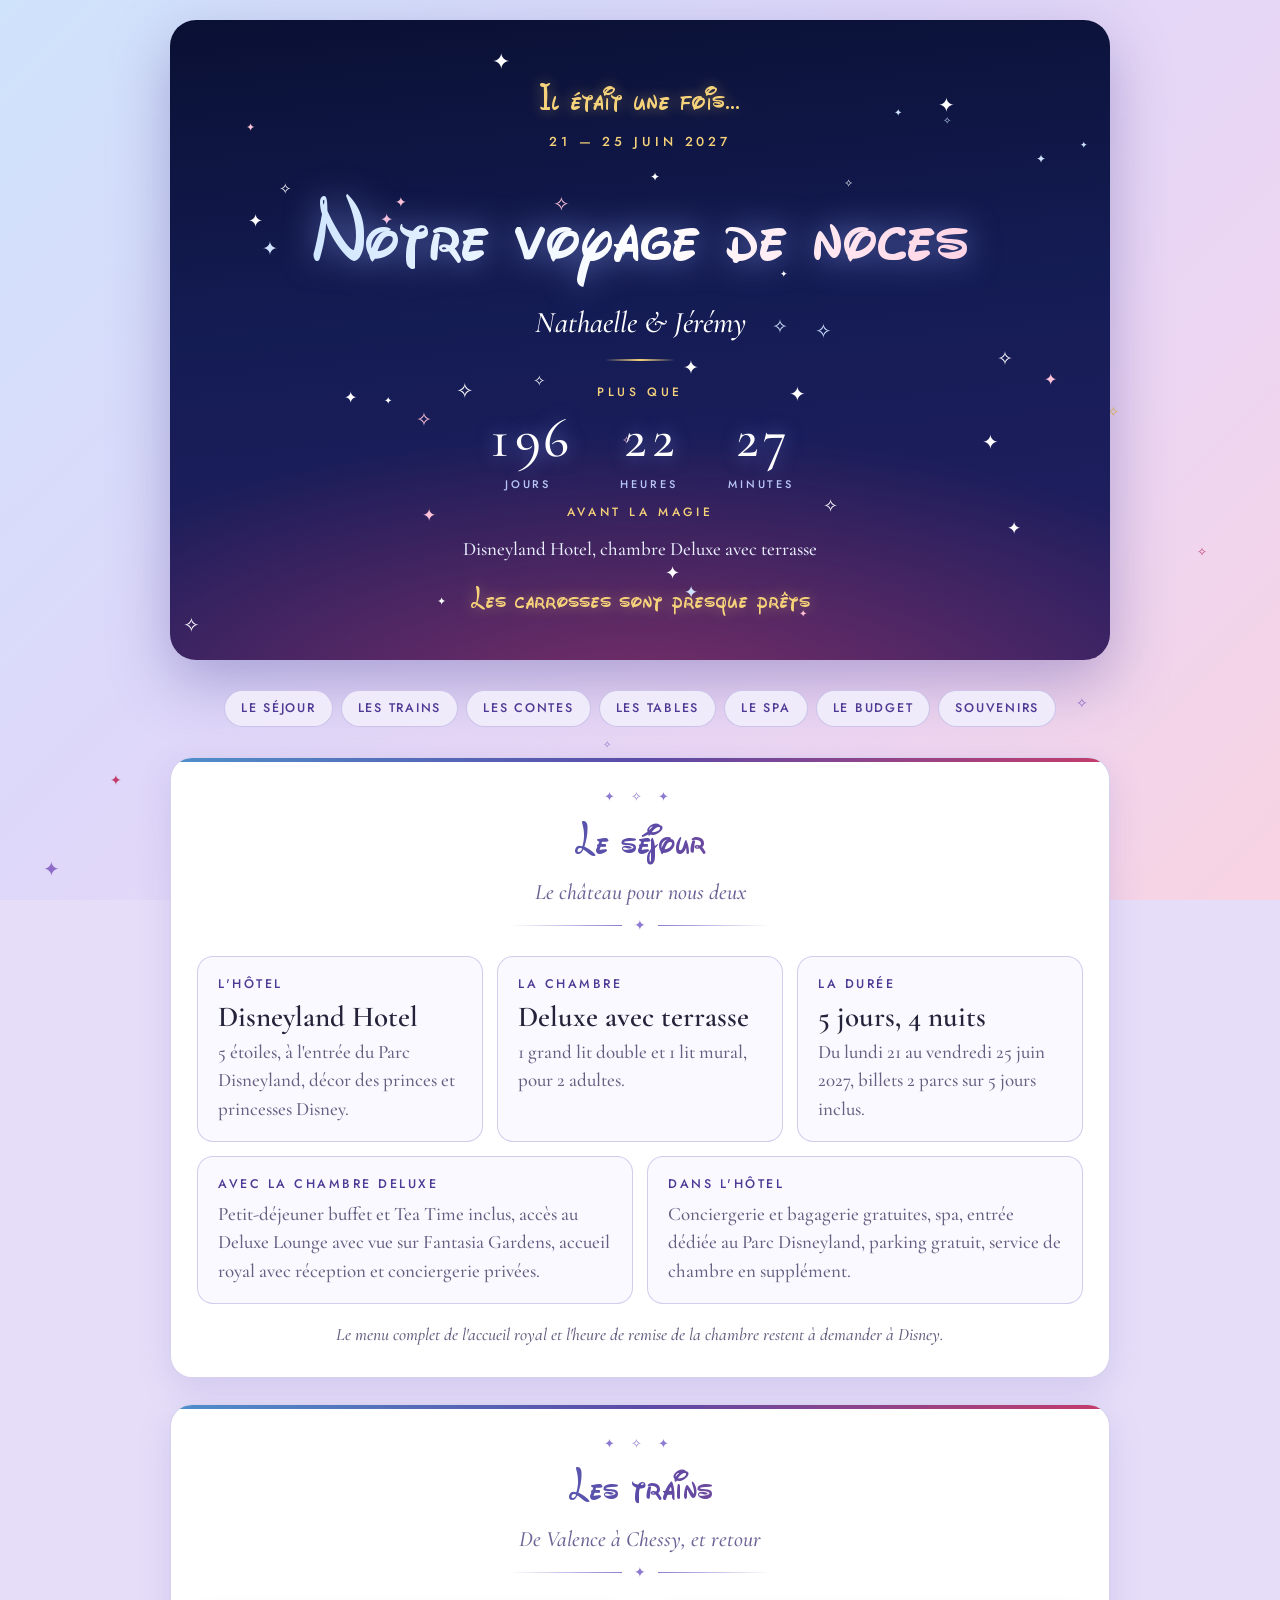
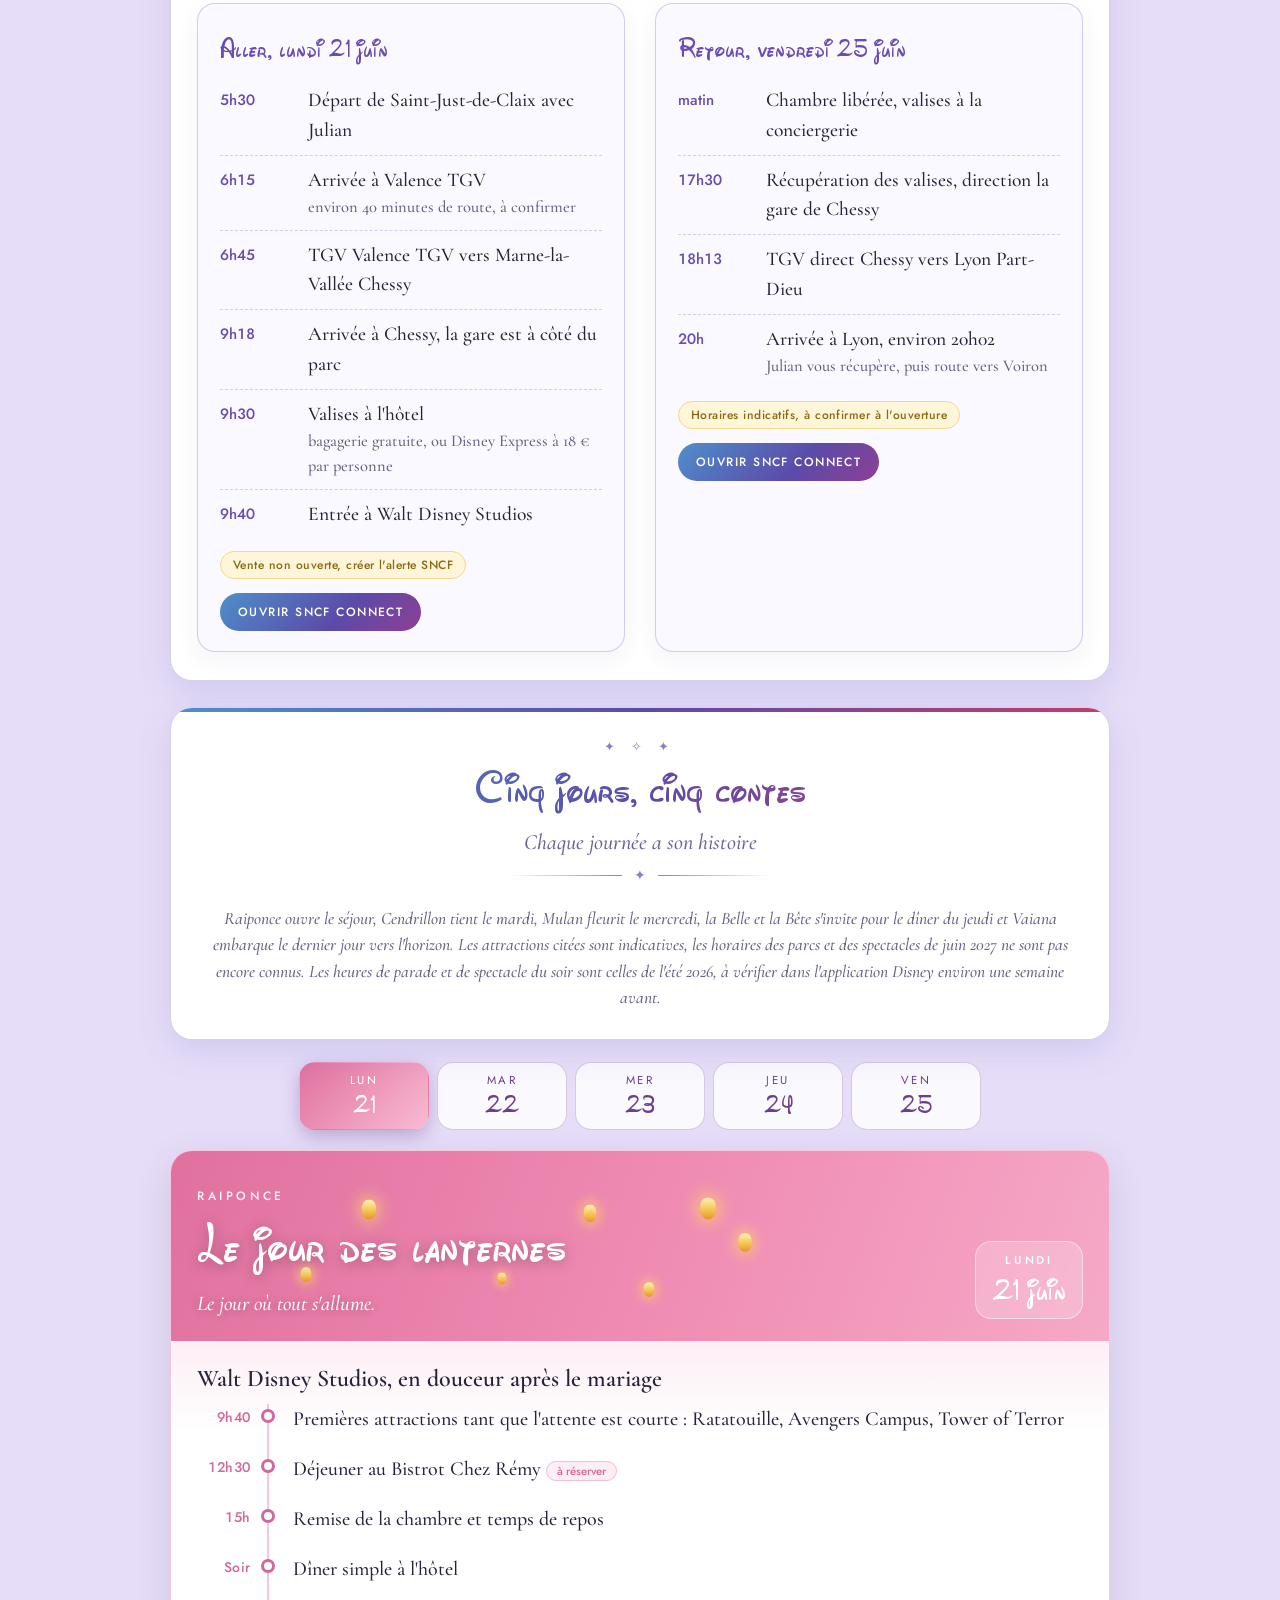
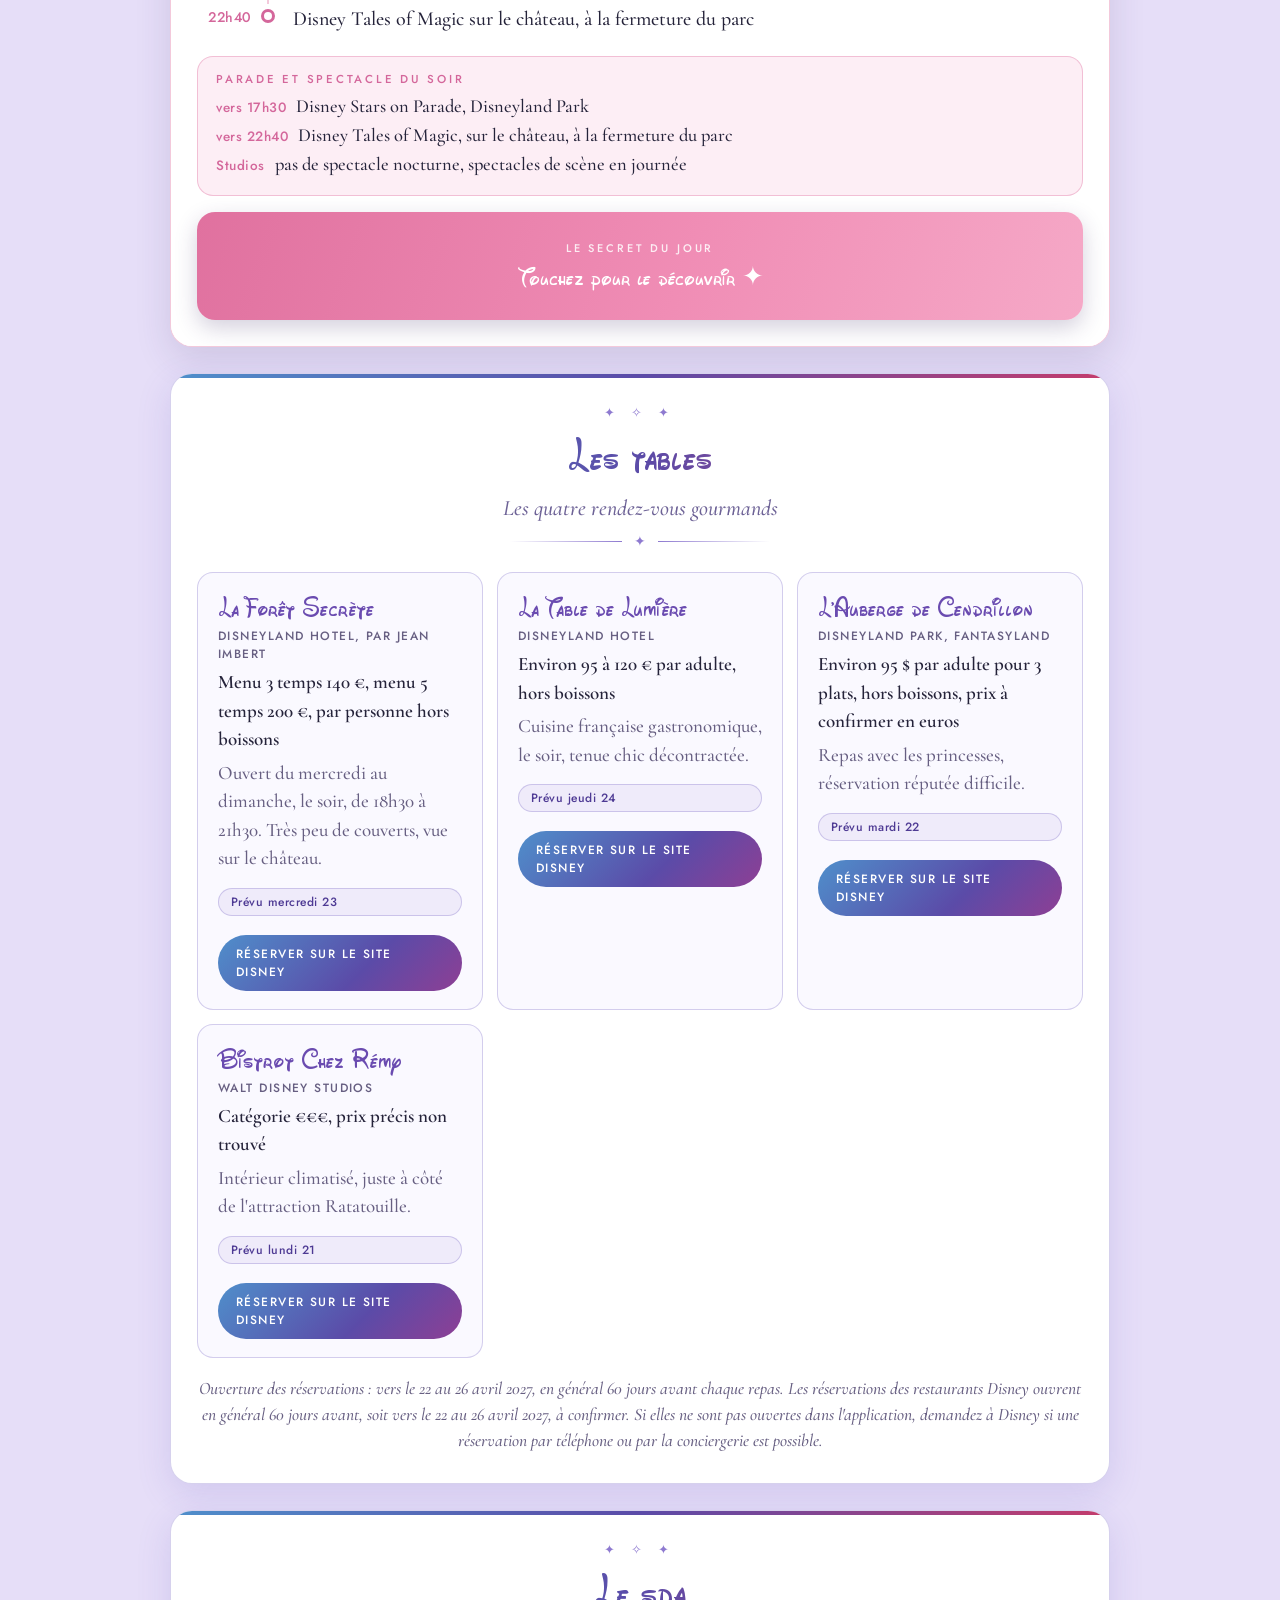
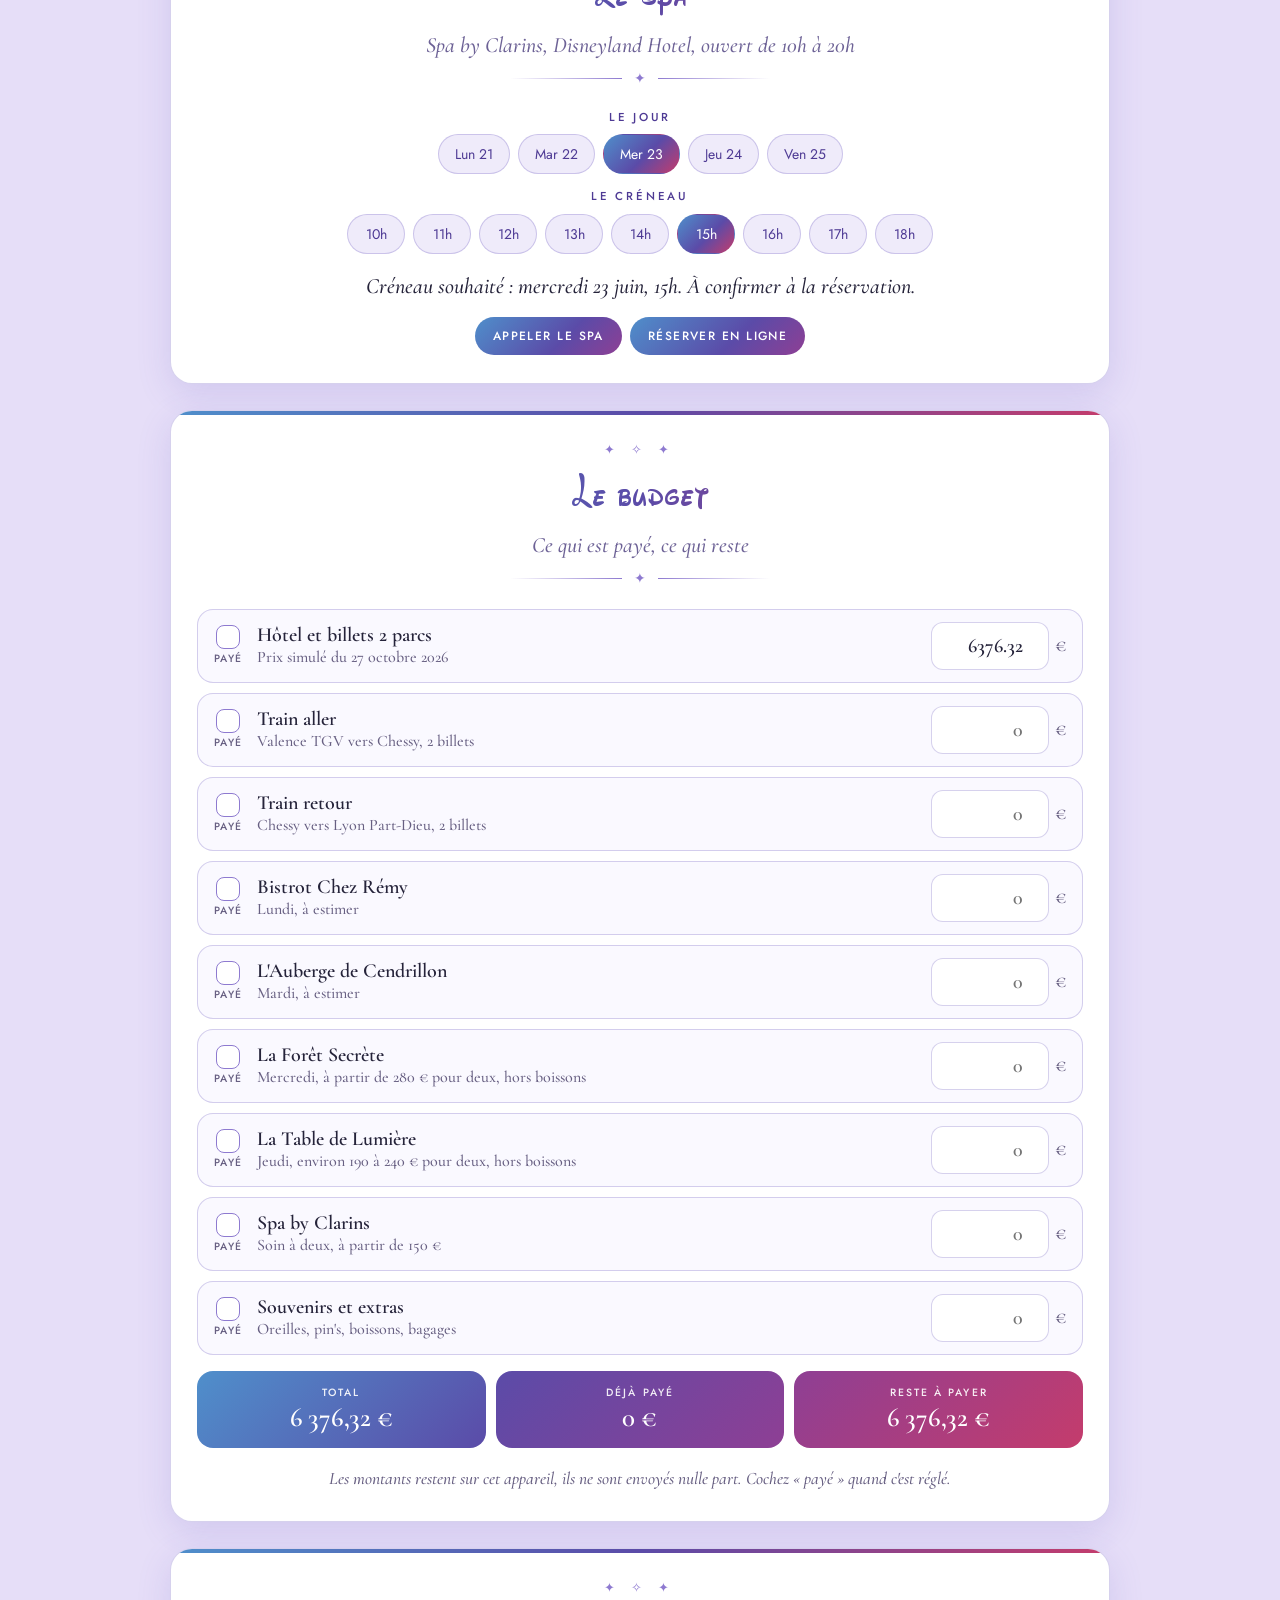
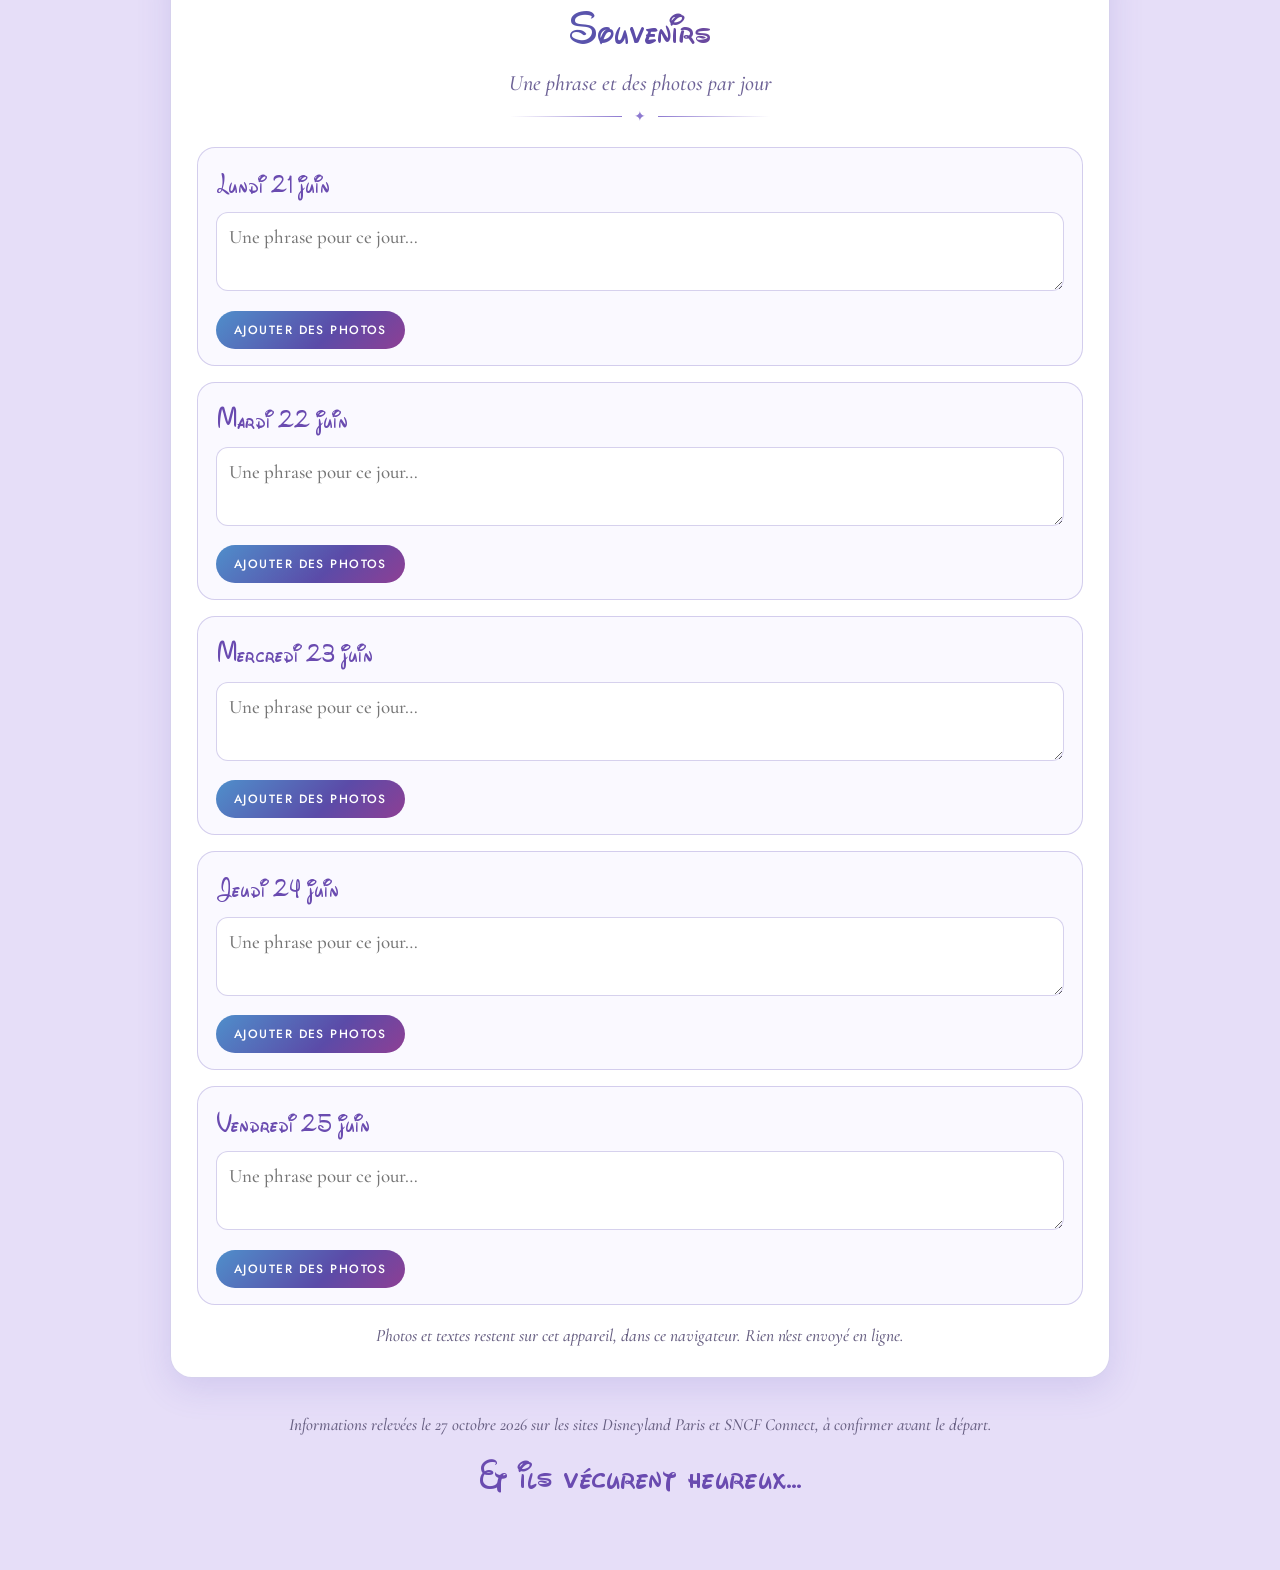
==== commit 0d683cda: "Voyage de noces : rose clair pour le 21 juin seulement, menu sans fond, boutons retirés" ====
--- a/voyage-de-noces.html
+++ b/voyage-de-noces.html
@@ -13,8 +13,8 @@
 /* Concept : un livre de contes. Une couverture nuit étoilée, puis un chapitre par jour, chacun aux couleurs d'un conte (Raiponce, Cendrillon, La Belle et la Bête). */
 :root{
   color-scheme:light;
-  --ink:#25233A;--ink-soft:#6B5F75;--paper:#fff;--blue:#4F8FCB;--indigo:#5B4BA8;--berry:#C43C6C;
-  --rose:#D4679B;--rose-d:#B33F7E;--rose-m:#EE9DBF;--rose-soft:#FDEEF5;--rose-line:rgba(226,120,166,.35);
+  --ink:#25233A;--ink-soft:#675F82;--paper:#fff;--blue:#4F8FCB;--indigo:#5B4BA8;--berry:#C43C6C;
+  --rose:#6A4BB0;--rose-d:#4E3A94;--rose-m:#8E7AD0;--rose-soft:#EFEBFA;--rose-line:rgba(110,90,190,.28);
   --gold:#F2C14E;--gold-bg:#FFF5D9;--gold-ink:#8A6A12;--gold-line:#F2D98C;
   --mint-bg:#E3F6F3;--mint-ink:#2F7F76;--mint-line:#A8E0D8;
   --script:"Waltograph","Brush Script MT",cursive;
@@ -24,7 +24,7 @@
 *{box-sizing:border-box}
 html{scroll-behavior:smooth}
 body{margin:0;color:var(--ink);font-family:var(--serif);font-weight:500;font-size:19.5px;line-height:1.5;
-  background:#f6dfe9 linear-gradient(135deg,#d3e5fb 0%,#e9dcf6 33%,#f8d6e6 68%,#fcd9e0 100%) fixed;
+  background:#e6def8 linear-gradient(135deg,#cfe3fb 0%,#ddd8fa 38%,#ecd6f3 70%,#f8d3e2 100%) fixed;
   padding-block:20px 64px;padding-left:max(16px,env(safe-area-inset-left,0px));padding-right:max(16px,env(safe-area-inset-right,0px));overflow-x:hidden}
 .wrap{max-width:940px;margin:0 auto;display:grid;gap:26px;position:relative;z-index:1}
 h1,h2,h3,p{margin:0}h2,h3{text-wrap:balance}
@@ -56,16 +56,16 @@
 a:focus-visible,button:focus-visible,input:focus-visible,summary:focus-visible{outline:2px solid var(--rose-m);outline-offset:2px}
 
 /* Cartes générales */
-.card{position:relative;background:var(--paper);border:1px solid var(--rose-line);border-radius:22px;padding:30px 26px 28px;box-shadow:0 10px 34px rgba(229,139,171,.2);overflow:hidden}
-.card::before{content:"";position:absolute;left:0;right:0;top:0;height:4px;background:linear-gradient(90deg,#4F8FCB,#E0719F)}
+.card{position:relative;background:var(--paper);border:1px solid var(--rose-line);border-radius:22px;padding:30px 26px 28px;box-shadow:0 10px 34px rgba(100,90,190,.16);overflow:hidden}
+.card::before{content:"";position:absolute;left:0;right:0;top:0;height:4px;background:linear-gradient(90deg,#4F8FCB,#5B4BA8 50%,#C43C6C)}
 .orn{text-align:center;color:var(--rose-m);font-size:13px;letter-spacing:.5em;margin-bottom:4px}
 .card>h2{font-family:var(--script);font-weight:400;font-size:clamp(32px,6.4vw,44px);line-height:1.2;text-align:center;padding-bottom:6px}
-.card>.lead{text-align:center;font-style:italic;color:#9A5F82;font-size:22px;margin-top:6px}
+.card>.lead{text-align:center;font-style:italic;color:#6D6296;font-size:22px;margin-top:6px}
 .sep{display:flex;align-items:center;gap:12px;max-width:260px;margin:6px auto 20px}
 .sep i{flex:1;height:1px;background:linear-gradient(90deg,transparent,var(--rose-m))}.sep i:last-child{transform:scaleX(-1)}
 .sep b{color:var(--rose-m);font-size:14px;font-weight:400}
 .grid{display:grid;gap:14px;grid-template-columns:repeat(auto-fit,minmax(240px,1fr))}
-.tile{border:1px solid var(--rose-line);border-radius:16px;padding:18px 20px;background:#fffafc;min-width:0}
+.tile{border:1px solid var(--rose-line);border-radius:16px;padding:18px 20px;background:#faf9ff;min-width:0}
 .tile h3{font-family:var(--sans);font-weight:500;font-size:12.5px;letter-spacing:.2em;text-transform:uppercase;color:var(--rose-d);margin-bottom:6px}
 .tile p{font-size:19px;color:var(--ink-soft)}
 .tile .big{font-size:29px;font-weight:600;color:var(--ink);line-height:1.15;margin-bottom:4px}
@@ -100,7 +100,7 @@
 .ch-bd li{position:relative;padding-left:26px}
 .ch-bd li::before{content:"✦";position:absolute;left:0;top:3px;font-size:14px;color:var(--a)}
 .tag{font-family:var(--sans);font-size:11.5px;background:var(--gold-bg);color:var(--gold-ink);border:1px solid var(--gold-line);border-radius:999px;padding:1px 10px;white-space:nowrap}
-.ch.raiponce{--a:#5B4BA8;--a-soft:#EEEBFA;--a-line:rgba(91,75,168,.35);--h:linear-gradient(110deg,#3E5199 0%,#5B4BA8 50%,#8E3F94 130%)}
+.ch.raiponce{--a:#D4679B;--a-soft:#FDEEF5;--a-line:rgba(226,120,166,.4);--h:linear-gradient(110deg,#E0719F 0%,#F08DB5 55%,#F9BBD3 130%)}
 .ch.vaiana{--a:#0E8A9A;--a-soft:#E2F5F5;--a-line:rgba(14,138,154,.35);--h:linear-gradient(110deg,#064B5E 0%,#0E8A9A 45%,#27B7B5 75%,#F28C6B 135%)}
 .ch.cendrillon{--a:#2F6FB5;--a-soft:#E6F1FB;--a-line:rgba(47,111,181,.35);--h:linear-gradient(110deg,#2A62A8 0%,#4FA3DC 60%,#9FD2F2 125%)}
 .ch.mulan{--a:#B0508F;--a-soft:#FAEAF4;--a-line:rgba(176,80,143,.35);--h:linear-gradient(110deg,#8E3F94 0%,#D86CA8 60%,#F4A9CB 130%)}
@@ -122,11 +122,11 @@
 .daytabs button span{font-size:11.5px;letter-spacing:.22em;text-transform:uppercase}
 .daytabs button b{font-family:var(--script);font-weight:400;font-size:28px;line-height:1.15}
 .daytabs button:hover{background:#fff}
-.daytabs button[aria-selected="true"]{background:linear-gradient(135deg,#4F8FCB,#E58BB8);color:#fff;border-color:transparent;box-shadow:0 6px 18px rgba(108,63,142,.35)}
+.daytabs button[aria-selected="true"]{background:linear-gradient(135deg,#4F8FCB,#5B4BA8 55%,#C43C6C);color:#fff;border-color:transparent;box-shadow:0 6px 18px rgba(108,63,142,.35)}
 .daytabs button:focus-visible{outline:2px solid var(--rose-d);outline-offset:2px}
 @media(max-width:560px){.daytabs{gap:6px}.daytabs button{padding:8px 2px;border-radius:14px}.daytabs button span{font-size:10.5px;letter-spacing:.12em}.daytabs button b{font-size:25px}}
 .daytabs button[aria-selected="true"]{background:var(--th)}
-#t-lundi{--th:linear-gradient(135deg,#3E5199,#8E3F94)}
+#t-lundi{--th:linear-gradient(135deg,#E0719F,#F9BBD3)}
 #t-mardi{--th:linear-gradient(135deg,#2A62A8,#6DB6E8)}
 #t-mercredi{--th:linear-gradient(135deg,#8E3F94,#F4A9CB)}
 #t-jeudi{--th:linear-gradient(135deg,#7A1B3F,#F2C14E)}
@@ -136,7 +136,7 @@
 
 .ch.raiponce{--ov:.5}.ch.belle{--ov:.5}.ch.vaiana{--ov:.6}.ch.cendrillon{--ov:.58}.ch.mulan{--ov:.6}
 .credit{font-size:14.5px;color:var(--ink-soft);text-align:center;margin-top:16px;font-style:italic}
-.trip{border:1px solid var(--rose-line);border-radius:18px;padding:20px 22px;background:#fffafc;min-width:0;box-shadow:0 8px 24px rgba(60,40,100,.06)}
+.trip{border:1px solid var(--rose-line);border-radius:18px;padding:20px 22px;background:#faf9ff;min-width:0;box-shadow:0 8px 24px rgba(60,40,100,.06)}
 .trip .pill{margin-top:12px}
 @media(max-width:560px){.trip{padding:18px 14px}}
 
@@ -155,7 +155,7 @@
 .todo input:checked::after{transform:scale(1)}
 .todo input:checked+span{color:var(--ink-soft);text-decoration:line-through;text-decoration-color:var(--rose-line)}
 .todo small{display:block;font-size:16.5px;color:var(--ink-soft);text-decoration:none}
-details{border:1px solid var(--rose-line);border-radius:16px;background:#fffafc;padding:4px 20px;margin-top:18px}
+details{border:1px solid var(--rose-line);border-radius:16px;background:#faf9ff;padding:4px 20px;margin-top:18px}
 summary{font-family:var(--sans);font-size:13px;letter-spacing:.14em;text-transform:uppercase;padding:14px 0;cursor:pointer;color:var(--rose-d)}
 .msg{white-space:pre-wrap;font-size:18.5px;padding:4px 0 14px}
 .copy{font-family:var(--sans);font-size:12px;letter-spacing:.14em;text-transform:uppercase;color:#fff;background:var(--ink);border:0;border-radius:999px;padding:11px 22px;cursor:pointer;margin-bottom:14px}
@@ -167,7 +167,7 @@
 /* ===== v2 : teintes du logo, outils, frise, secrets, budget, souvenirs ===== */
 .title{text-shadow:none;filter:drop-shadow(0 0 14px rgba(170,150,255,.55))}
 .title span{background:linear-gradient(90deg,#8CC4FF 0%,#B9A6FF 50%,#FF9CC2 100%);-webkit-background-clip:text;background-clip:text;color:transparent;-webkit-box-decoration-break:clone;box-decoration-break:clone;padding:.3em .1em}
-.card>h2{background:linear-gradient(90deg,#4F8FCB,#E0719F);-webkit-background-clip:text;background-clip:text;color:transparent}
+.card>h2{background:linear-gradient(90deg,#4F8FCB,#5B4BA8 50%,#C43C6C);-webkit-background-clip:text;background-clip:text;color:transparent}
 .orn,.sep b{color:var(--rose-m)}
 .sep i{background:linear-gradient(90deg,transparent,var(--rose-m))}
 .cdpre,.cdpost{font-family:var(--sans);font-size:12px;letter-spacing:.3em;text-transform:uppercase;color:#e4e0ff;margin-top:22px}
@@ -181,14 +181,14 @@
 .nav::-webkit-scrollbar{display:none}
 @media(min-width:860px){.nav{justify-content:center}}
 .nav a:first-child{margin-left:auto}.nav a:last-child{margin-right:auto}
-.btn{display:inline-block;font-family:var(--sans);font-size:12px;letter-spacing:.12em;text-transform:uppercase;text-decoration:none;color:#fff;background:linear-gradient(135deg,#4F8FCB,#D9689E);border:0;border-radius:999px;padding:10px 18px;cursor:pointer;transition:transform .2s,box-shadow .2s}
+.btn{display:inline-block;font-family:var(--sans);font-size:12px;letter-spacing:.12em;text-transform:uppercase;text-decoration:none;color:#fff;background:linear-gradient(135deg,#4F8FCB,#5B4BA8 60%,#8E3F94);border:0;border-radius:999px;padding:10px 18px;cursor:pointer;transition:transform .2s,box-shadow .2s}
 .btn:hover{transform:translateY(-1px);box-shadow:0 6px 16px rgba(91,75,168,.35)}
 .btn:focus-visible{outline:2px solid var(--rose-d);outline-offset:2px}
 .acts{display:flex;flex-wrap:wrap;gap:8px;margin-top:14px}
 .tag{text-decoration:none}
 a.tag:hover{filter:brightness(.95)}
 /* bandeau aujourd'hui */
-.today{display:grid;gap:2px;margin:0 0 16px;padding:14px 20px;border-radius:18px;color:#fff;background:linear-gradient(110deg,#4F8FCB,#E58BB8);box-shadow:0 10px 28px rgba(91,75,168,.3)}
+.today{display:grid;gap:2px;margin:0 0 16px;padding:14px 20px;border-radius:18px;color:#fff;background:linear-gradient(110deg,#4F8FCB,#5B4BA8 55%,#C43C6C);box-shadow:0 10px 28px rgba(91,75,168,.3)}
 .today[hidden]{display:none}
 .td-k{font-family:var(--sans);font-size:11.5px;letter-spacing:.28em;text-transform:uppercase;opacity:.9}
 .today b{font-family:var(--script);font-weight:400;font-size:28px;line-height:1.2}
@@ -220,12 +220,12 @@
 .sc-b small{color:var(--a);opacity:1}
 /* budget */
 .bg{display:grid;gap:10px}
-.bg-r{display:grid;grid-template-columns:auto 1fr auto;gap:14px;align-items:center;padding:12px 16px;border:1px solid var(--rose-line);border-radius:16px;background:#fffafc}
+.bg-r{display:grid;grid-template-columns:auto 1fr auto;gap:14px;align-items:center;padding:12px 16px;border:1px solid var(--rose-line);border-radius:16px;background:#faf9ff}
 .bg-l{min-width:0}.bg-l b{display:block;font-weight:600;font-size:20px;line-height:1.2}.bg-l small{display:block;font-size:16px;color:var(--ink-soft);line-height:1.3}
 .bg-p{display:grid;justify-items:center;gap:2px;font-family:var(--sans);font-size:10.5px;letter-spacing:.14em;text-transform:uppercase;color:var(--ink-soft);cursor:pointer}
 .bg-p input{appearance:none;-webkit-appearance:none;width:24px;height:24px;margin:0;border:1.5px solid var(--rose-m);border-radius:8px;background:#fff;display:grid;place-content:center;cursor:pointer}
 .bg-p input::after{content:"✦";font-size:14px;line-height:1;color:#fff;transform:scale(0);transition:transform .18s}
-.bg-p input:checked{background:linear-gradient(135deg,#E0719F,#F08DB5)}
+.bg-p input:checked{background:linear-gradient(135deg,#4F8FCB,#5B4BA8)}
 .bg-p input:checked::after{transform:scale(1)}
 .bg-r.paid .bg-l b{color:var(--ink-soft)}
 .bg-v{display:flex;align-items:center;gap:6px}
@@ -233,15 +233,15 @@
 .bg-v i{font-style:normal;color:var(--ink-soft)}
 .bg-v input:focus-visible,.sv textarea:focus-visible{outline:2px solid var(--rose-m);outline-offset:1px}
 .bg-t{display:grid;grid-template-columns:repeat(3,1fr);gap:10px;margin-top:16px}
-.bg-t div{text-align:center;border-radius:16px;padding:14px 8px;color:#fff;background:linear-gradient(135deg,#4F8FCB,#6FA8E0)}
-.bg-t div:nth-child(2){background:linear-gradient(135deg,#9A8EDB,#D98BC8)}
-.bg-t div:nth-child(3){background:linear-gradient(135deg,#E0719F,#F08DB5)}
+.bg-t div{text-align:center;border-radius:16px;padding:14px 8px;color:#fff;background:linear-gradient(135deg,#4F8FCB,#5B4BA8)}
+.bg-t div:nth-child(2){background:linear-gradient(135deg,#5B4BA8,#8E3F94)}
+.bg-t div:nth-child(3){background:linear-gradient(135deg,#8E3F94,#C43C6C)}
 .bg-t span{display:block;font-family:var(--sans);font-size:10.5px;letter-spacing:.2em;text-transform:uppercase;opacity:.9}
 .bg-t b{display:block;font-weight:600;font-size:clamp(19px,4.6vw,27px);line-height:1.25}
 @media(max-width:560px){.bg-r{grid-template-columns:auto 1fr;gap:10px 12px}.bg-v{grid-column:1/-1;justify-content:flex-end}.bg-v input{width:100%}}
 /* souvenirs */
 .svs{display:grid;gap:16px}
-.sv{border:1px solid var(--rose-line);border-radius:18px;padding:16px 18px;background:#fffafc}
+.sv{border:1px solid var(--rose-line);border-radius:18px;padding:16px 18px;background:#faf9ff}
 .sv h3{font-family:var(--script);font-weight:400;font-size:27px;color:var(--rose);margin:0 0 8px}
 .sv textarea{width:100%;font:inherit;font-size:19px;color:var(--ink);padding:10px 12px;border:1px solid var(--rose-line);border-radius:12px;background:#fff;resize:vertical}
 .sv-g{display:grid;grid-template-columns:repeat(auto-fill,minmax(96px,1fr));gap:8px;margin:12px 0}
@@ -294,11 +294,11 @@
 .spa-h{font-family:var(--sans);font-size:11.5px;letter-spacing:.24em;text-transform:uppercase;color:var(--rose-d);margin:14px 0 2px}
 .chips{display:flex;flex-wrap:wrap;gap:8px;justify-content:center;margin:8px 0}
 .chips button{font-family:var(--sans);font-size:14px;color:var(--rose-d);background:var(--rose-soft);border:1px solid var(--rose-line);border-radius:999px;padding:9px 16px;cursor:pointer;min-width:58px}
-.chips button[aria-pressed="true"]{color:#fff;border-color:transparent;background:linear-gradient(135deg,#4F8FCB,#E0719F)}
+.chips button[aria-pressed="true"]{color:#fff;border-color:transparent;background:linear-gradient(135deg,#4F8FCB,#5B4BA8 55%,#C43C6C)}
 .chips button:focus-visible{outline:2px solid var(--rose-d);outline-offset:2px}
 .spa-r{font-size:22px;font-style:italic;margin:16px 0 4px;color:var(--ink)}
 @media print{.show{break-inside:avoid}.chips{display:none}}
-</style>
+.nav{background:none;backdrop-filter:none;-webkit-backdrop-filter:none;padding:4px 8px}</style>
 
 </head><body>
 <div id="bgst" aria-hidden="true"></div>
@@ -320,11 +320,6 @@
     <p class="cdpost" id="cdpost">avant la magie</p>
     <p class="where">Disneyland Hotel, chambre Deluxe avec terrasse</p>
     <p class="sub">Les carrosses sont presque prêts</p>
-    <div class="tools">
-      <button type="button" id="b-share">Partager le lien</button>
-      <button type="button" id="b-print">Imprimer</button>
-      <button type="button" id="b-anim" aria-pressed="false">Animations : oui</button>
-    </div>
   </header>
 
   <nav class="nav" aria-label="Sections">
@@ -574,23 +569,7 @@
 
   function ls(k,v){try{if(v===undefined)return localStorage.getItem(k);localStorage.setItem(k,v)}catch(e){return null}}
   var root=document.documentElement;
-  /* --- animations --- */
-  var bAnim=document.getElementById('b-anim');
-  function setCalm(on,save){root.classList.toggle('calm',on);bAnim.setAttribute('aria-pressed',on?'true':'false');bAnim.textContent='Animations : '+(on?'non':'oui');if(save)ls('vdn-calm',on?'1':'0')}
-  var saved=ls('vdn-calm');
-  var calm=saved==='1'||(saved===null&&window.matchMedia&&matchMedia('(prefers-reduced-motion: reduce)').matches);
-  setCalm(calm,false);
-  bAnim.addEventListener('click',function(){setCalm(!root.classList.contains('calm'),true)});
-  try{if(saved===null&&navigator.getBattery)navigator.getBattery().then(function(b){if(!b.charging&&b.level<.2)setCalm(true,false)})}catch(e){}
-  /* --- partage / impression --- */
-  var bShare=document.getElementById('b-share');
-  bShare.addEventListener('click',function(){
-    var url=location.href.split('#')[0].split('?')[0];
-    if(navigator.share){navigator.share({title:'Notre voyage de noces',text:'Notre voyage de noces à Disneyland Paris',url:url}).catch(function(){});return}
-    function done(){bShare.textContent='Lien copié';setTimeout(function(){bShare.textContent='Partager le lien'},2200)}
-    if(navigator.clipboard&&navigator.clipboard.writeText){navigator.clipboard.writeText(url).then(done,function(){prompt('Copiez le lien :',url)})}else{prompt('Copiez le lien :',url)}
-  });
-  document.getElementById('b-print').addEventListener('click',function(){window.print()});
+  try{if(window.matchMedia&&matchMedia('(prefers-reduced-motion: reduce)').matches)root.classList.add('calm');if(navigator.getBattery)navigator.getBattery().then(function(b){if(!b.charging&&b.level<.2)root.classList.add('calm')})}catch(e){}
   /* --- secrets --- */
   document.querySelectorAll('.secret').forEach(function(b){b.addEventListener('click',function(){b.setAttribute('aria-pressed',b.getAttribute('aria-pressed')==='true'?'false':'true')})});
   /* --- aujourd'hui : bandeau + prochaine étape --- */
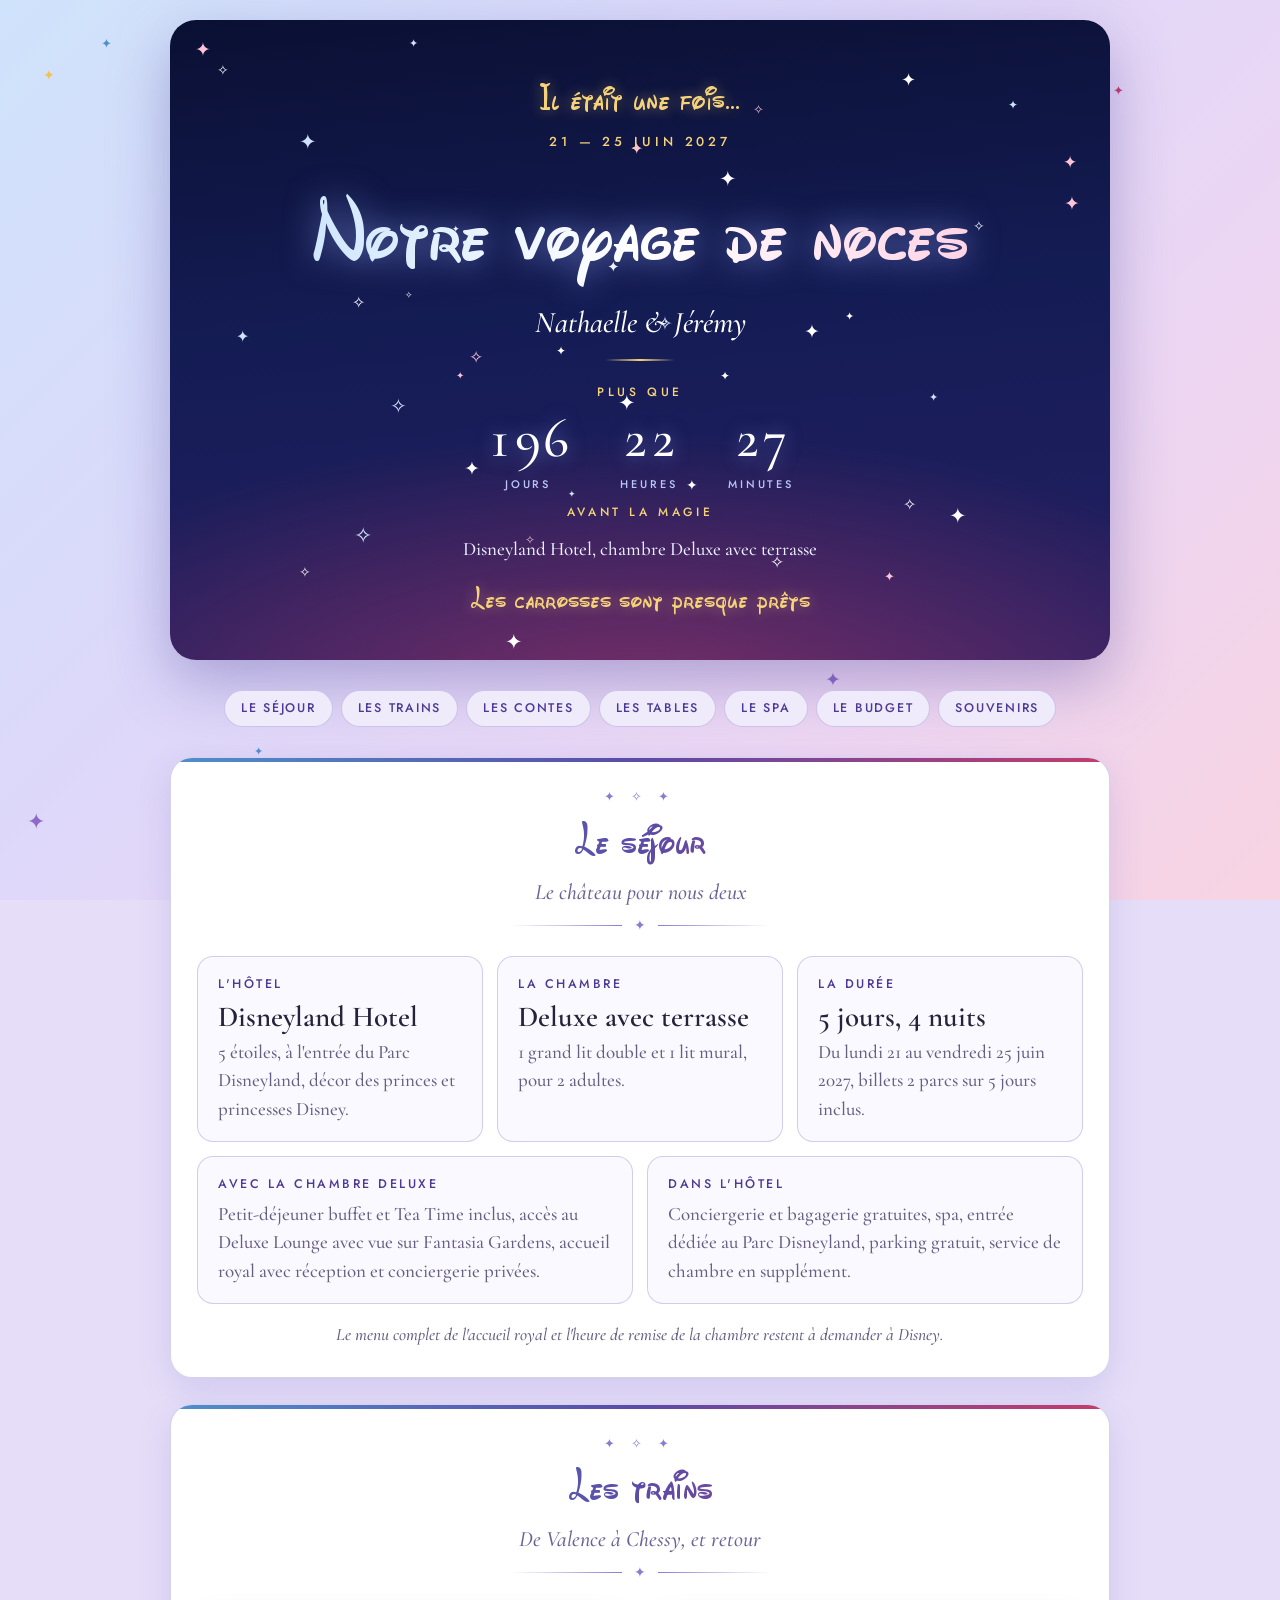
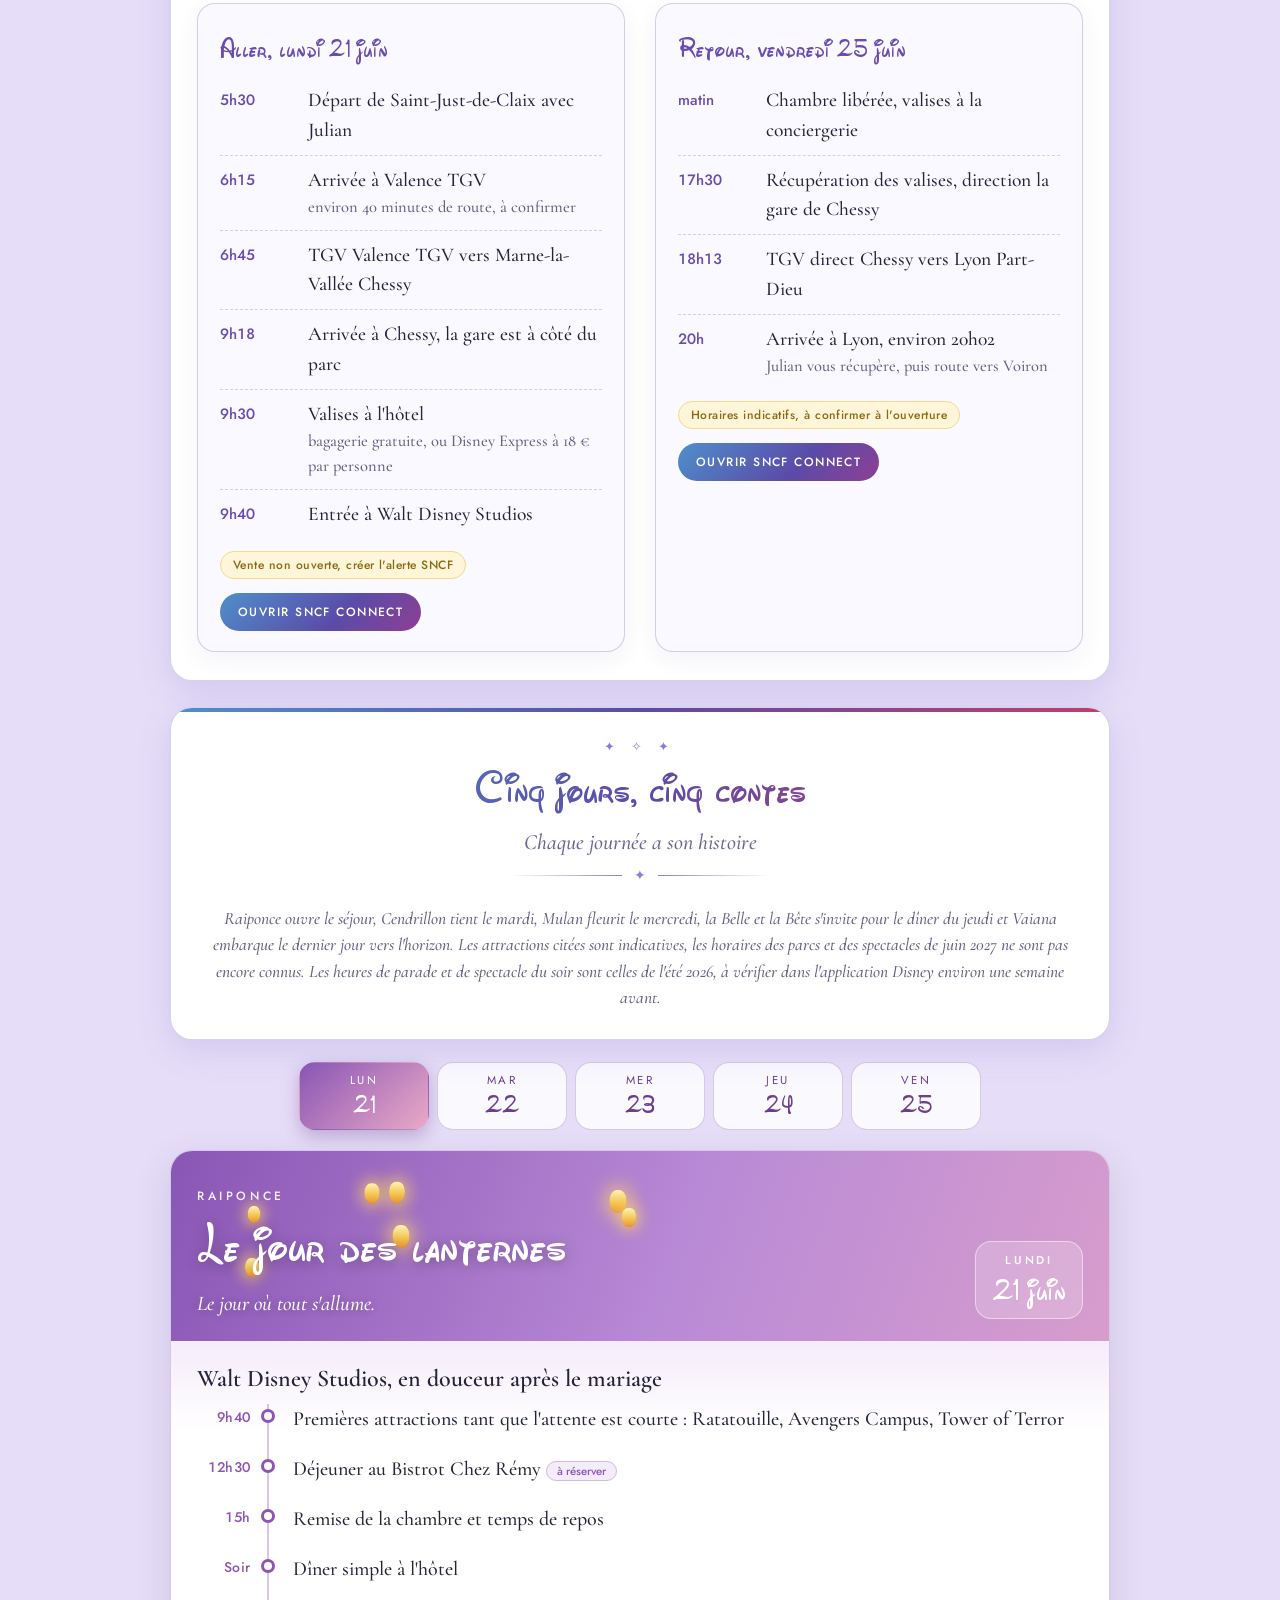
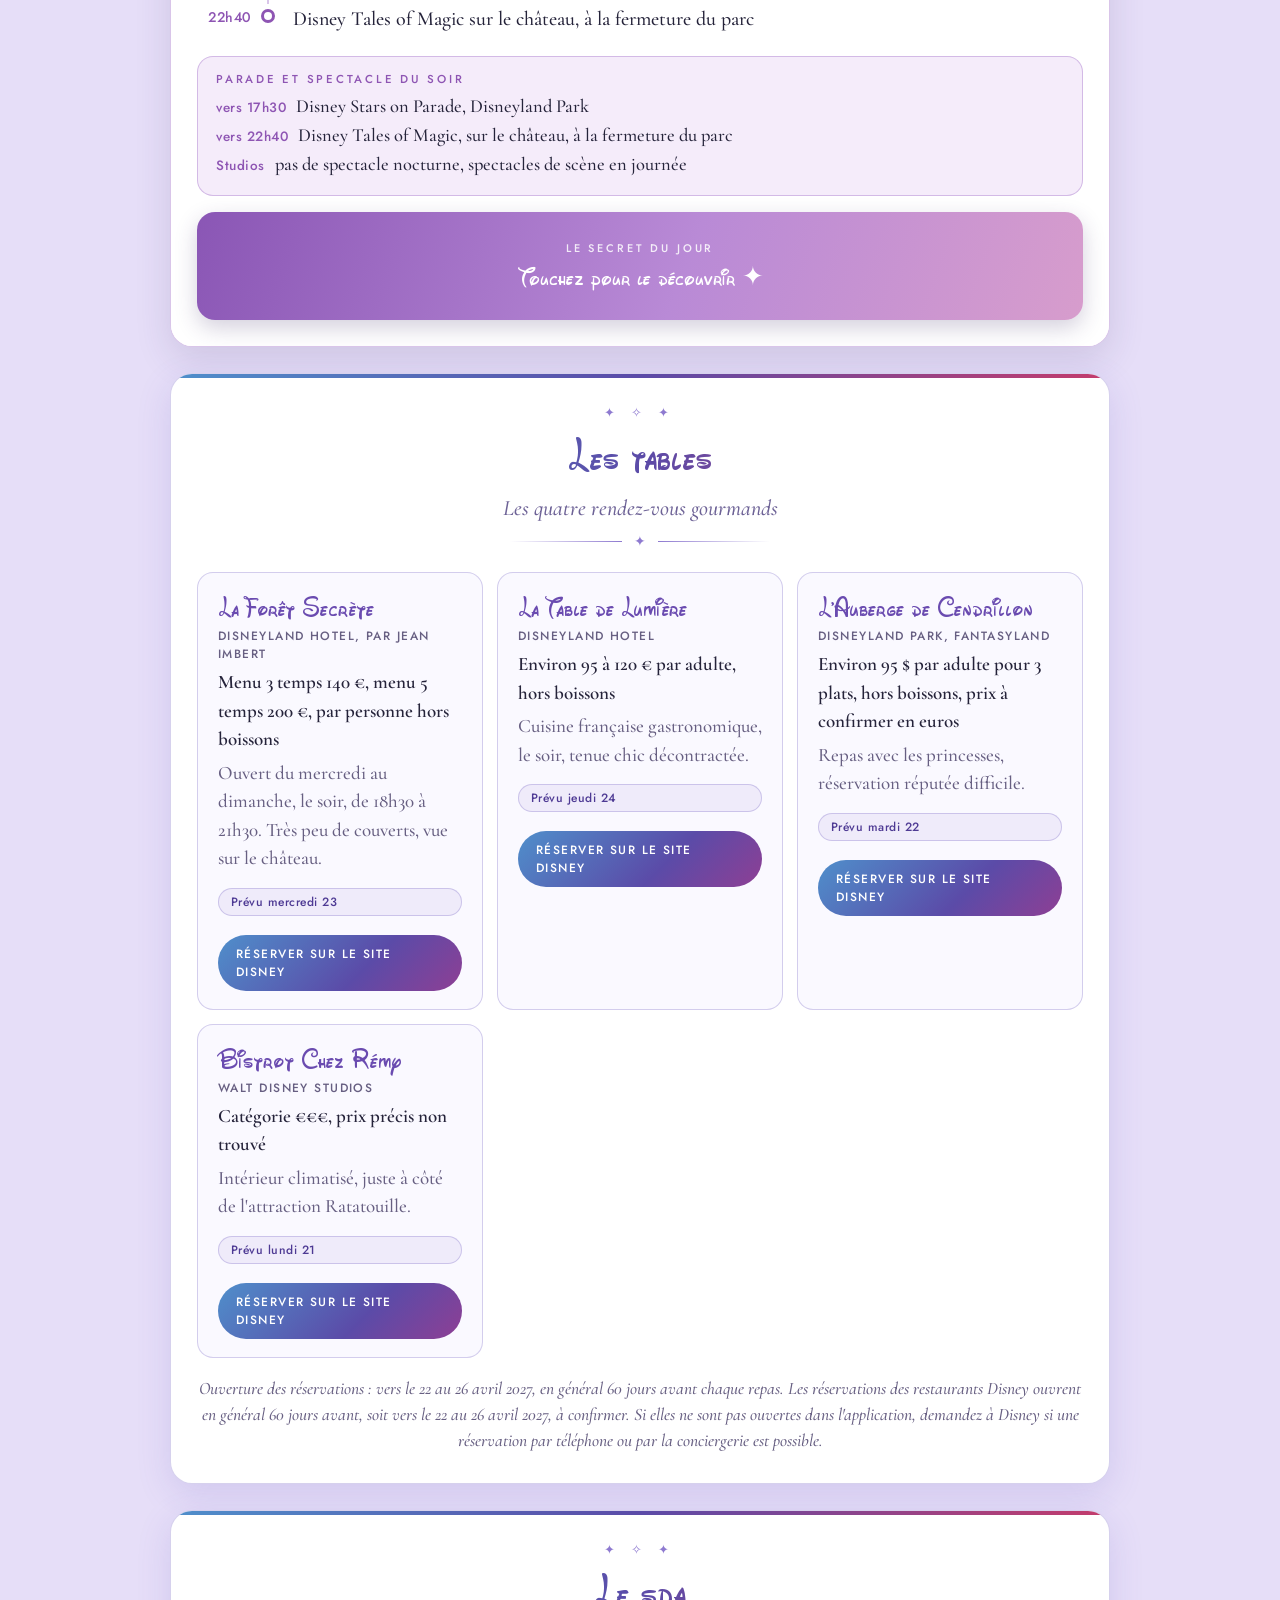
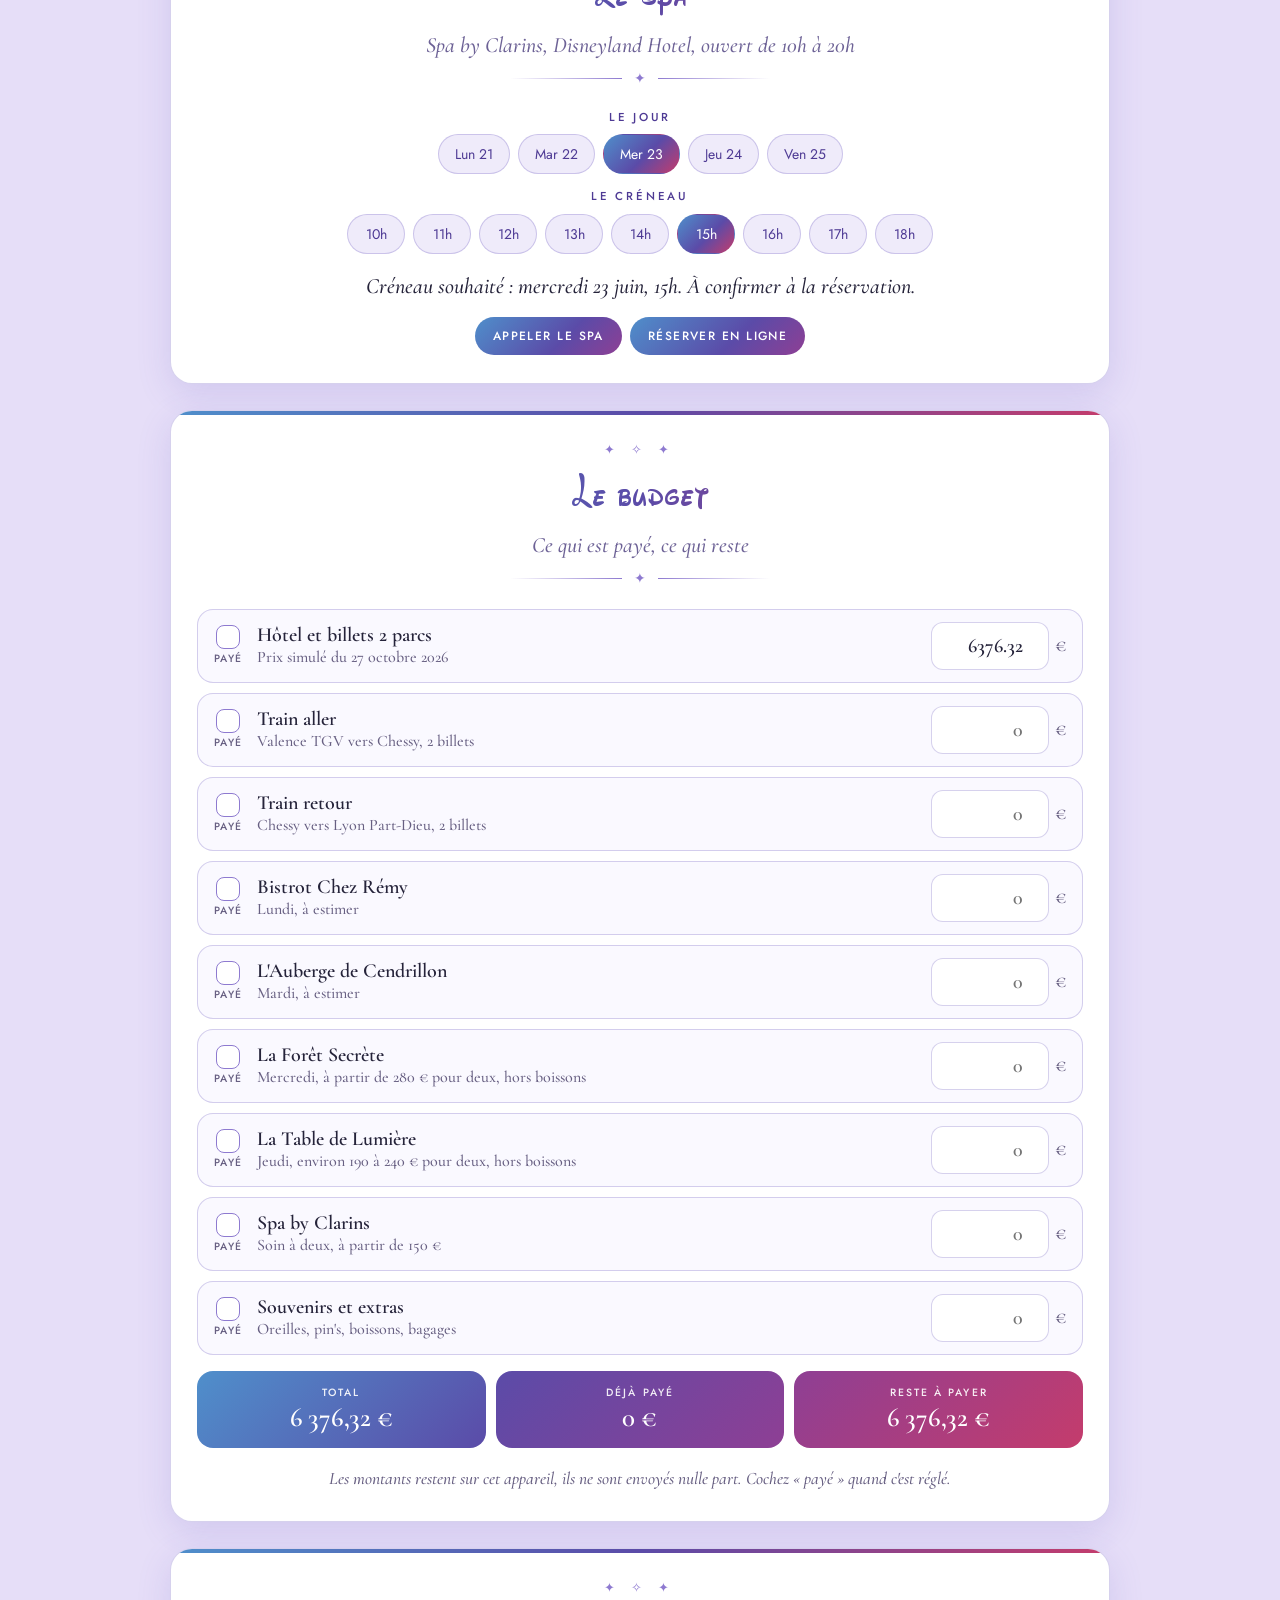
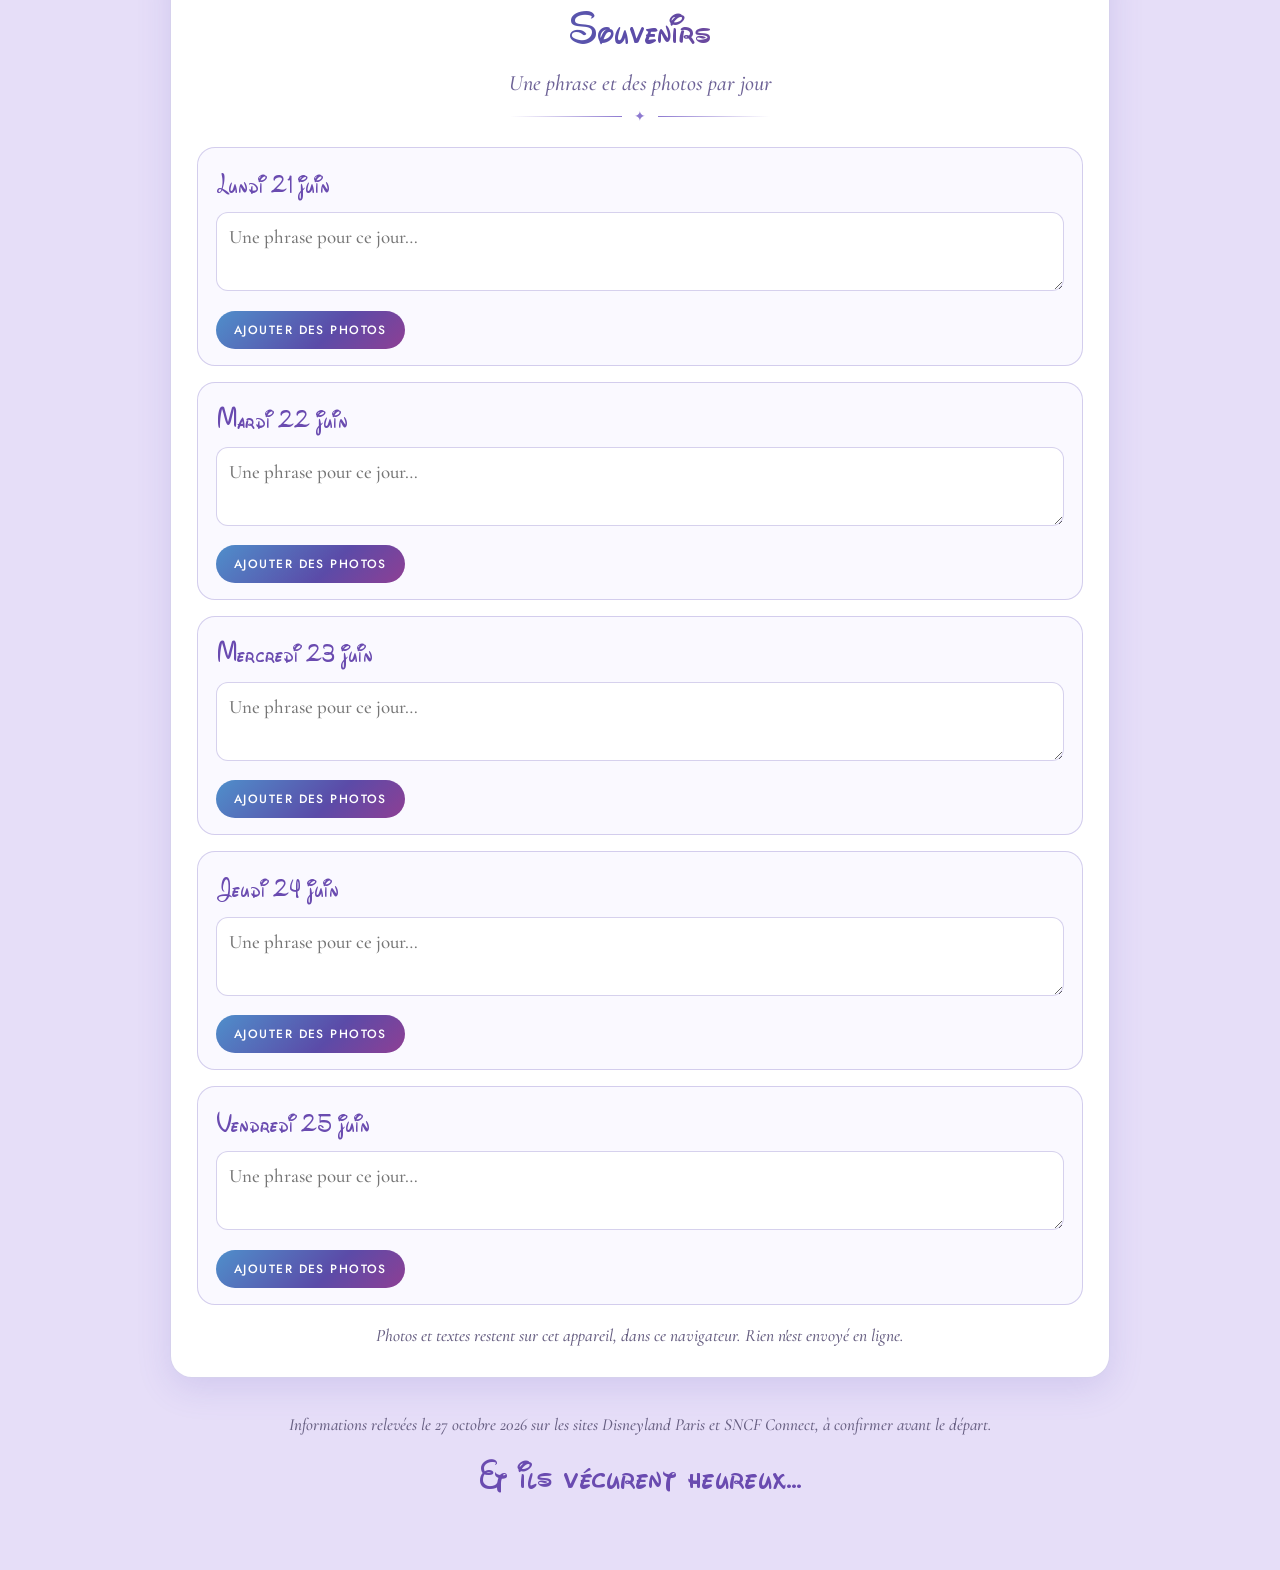
==== commit 8568a31d: "Voyage de noces : 21 juin en lilas avec touche de rose" ====
--- a/voyage-de-noces.html
+++ b/voyage-de-noces.html
@@ -100,7 +100,7 @@
 .ch-bd li{position:relative;padding-left:26px}
 .ch-bd li::before{content:"✦";position:absolute;left:0;top:3px;font-size:14px;color:var(--a)}
 .tag{font-family:var(--sans);font-size:11.5px;background:var(--gold-bg);color:var(--gold-ink);border:1px solid var(--gold-line);border-radius:999px;padding:1px 10px;white-space:nowrap}
-.ch.raiponce{--a:#D4679B;--a-soft:#FDEEF5;--a-line:rgba(226,120,166,.4);--h:linear-gradient(110deg,#E0719F 0%,#F08DB5 55%,#F9BBD3 130%)}
+.ch.raiponce{--a:#8E55B3;--a-soft:#F5ECFA;--a-line:rgba(160,110,200,.4);--h:linear-gradient(110deg,#8A56B5 0%,#B98AD6 55%,#EBA9C6 130%)}
 .ch.vaiana{--a:#0E8A9A;--a-soft:#E2F5F5;--a-line:rgba(14,138,154,.35);--h:linear-gradient(110deg,#064B5E 0%,#0E8A9A 45%,#27B7B5 75%,#F28C6B 135%)}
 .ch.cendrillon{--a:#2F6FB5;--a-soft:#E6F1FB;--a-line:rgba(47,111,181,.35);--h:linear-gradient(110deg,#2A62A8 0%,#4FA3DC 60%,#9FD2F2 125%)}
 .ch.mulan{--a:#B0508F;--a-soft:#FAEAF4;--a-line:rgba(176,80,143,.35);--h:linear-gradient(110deg,#8E3F94 0%,#D86CA8 60%,#F4A9CB 130%)}
@@ -126,7 +126,7 @@
 .daytabs button:focus-visible{outline:2px solid var(--rose-d);outline-offset:2px}
 @media(max-width:560px){.daytabs{gap:6px}.daytabs button{padding:8px 2px;border-radius:14px}.daytabs button span{font-size:10.5px;letter-spacing:.12em}.daytabs button b{font-size:25px}}
 .daytabs button[aria-selected="true"]{background:var(--th)}
-#t-lundi{--th:linear-gradient(135deg,#E0719F,#F9BBD3)}
+#t-lundi{--th:linear-gradient(135deg,#8A56B5,#EBA9C6)}
 #t-mardi{--th:linear-gradient(135deg,#2A62A8,#6DB6E8)}
 #t-mercredi{--th:linear-gradient(135deg,#8E3F94,#F4A9CB)}
 #t-jeudi{--th:linear-gradient(135deg,#7A1B3F,#F2C14E)}
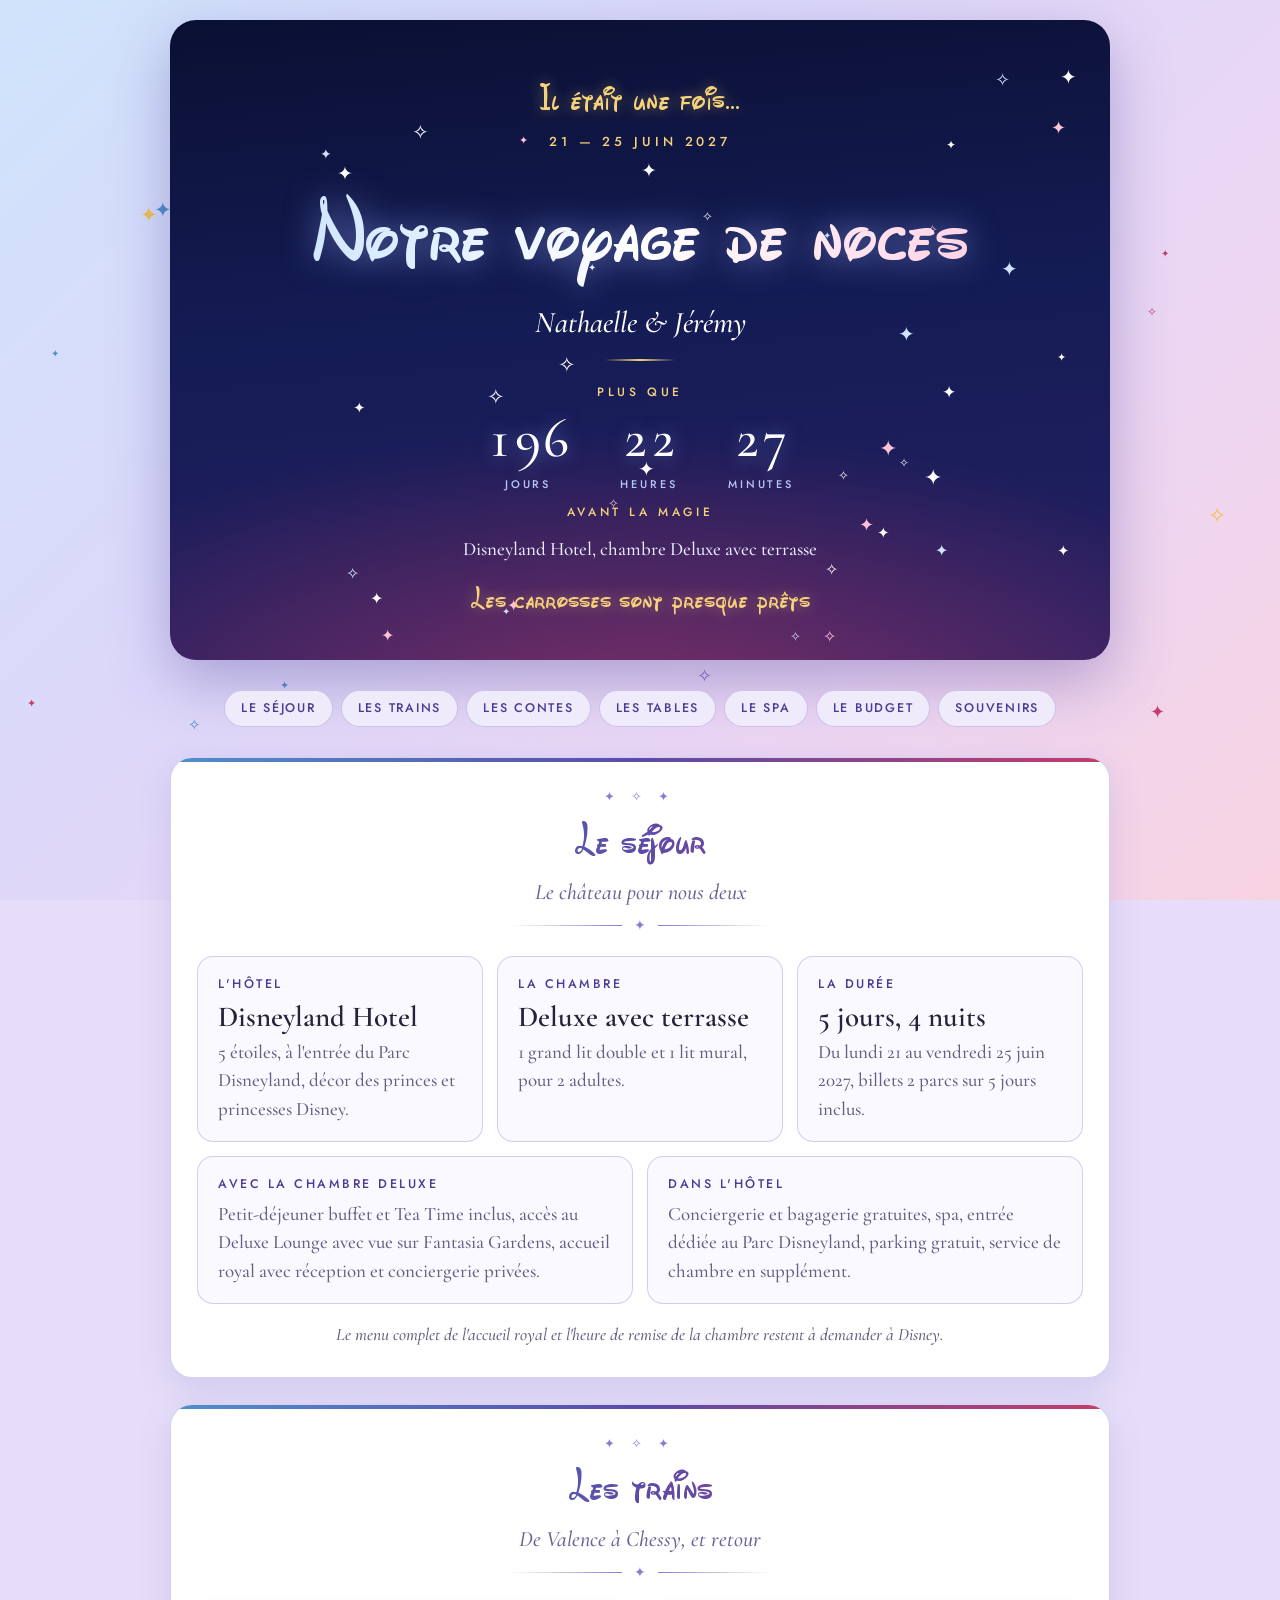
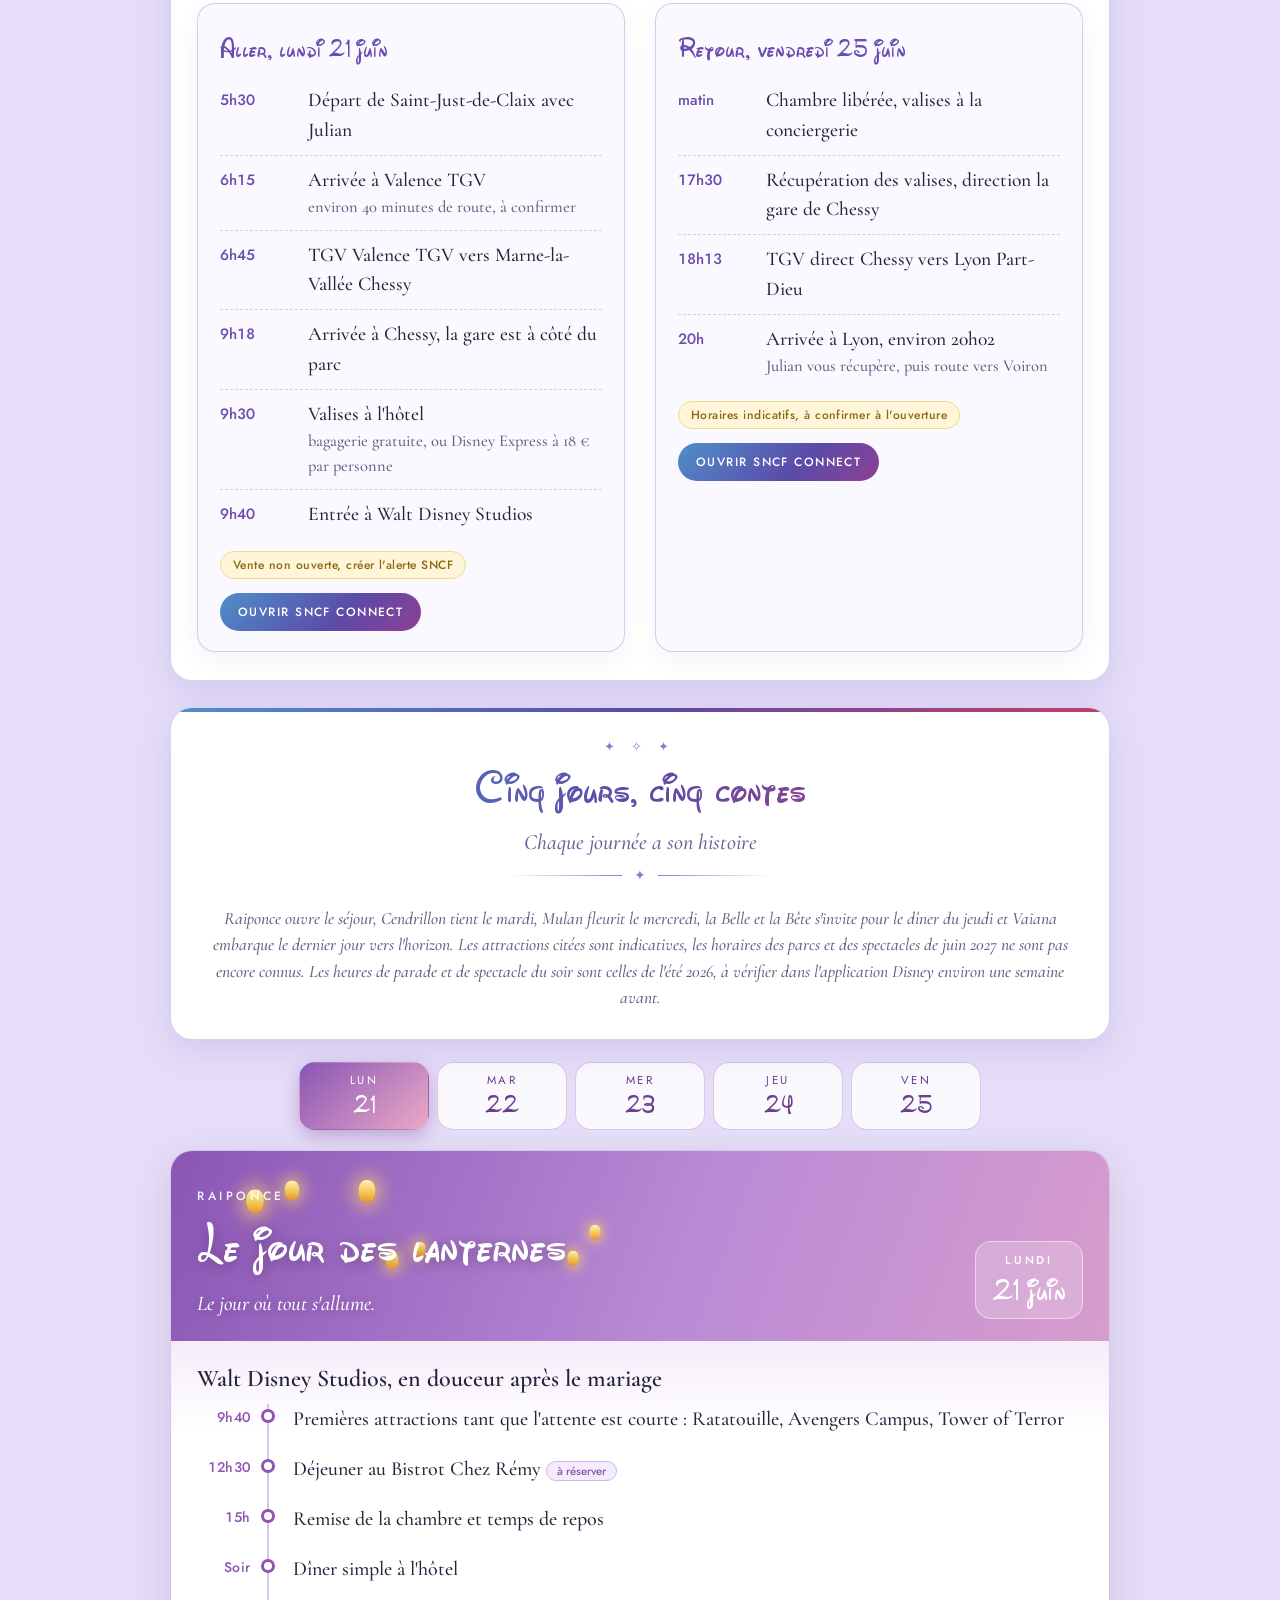
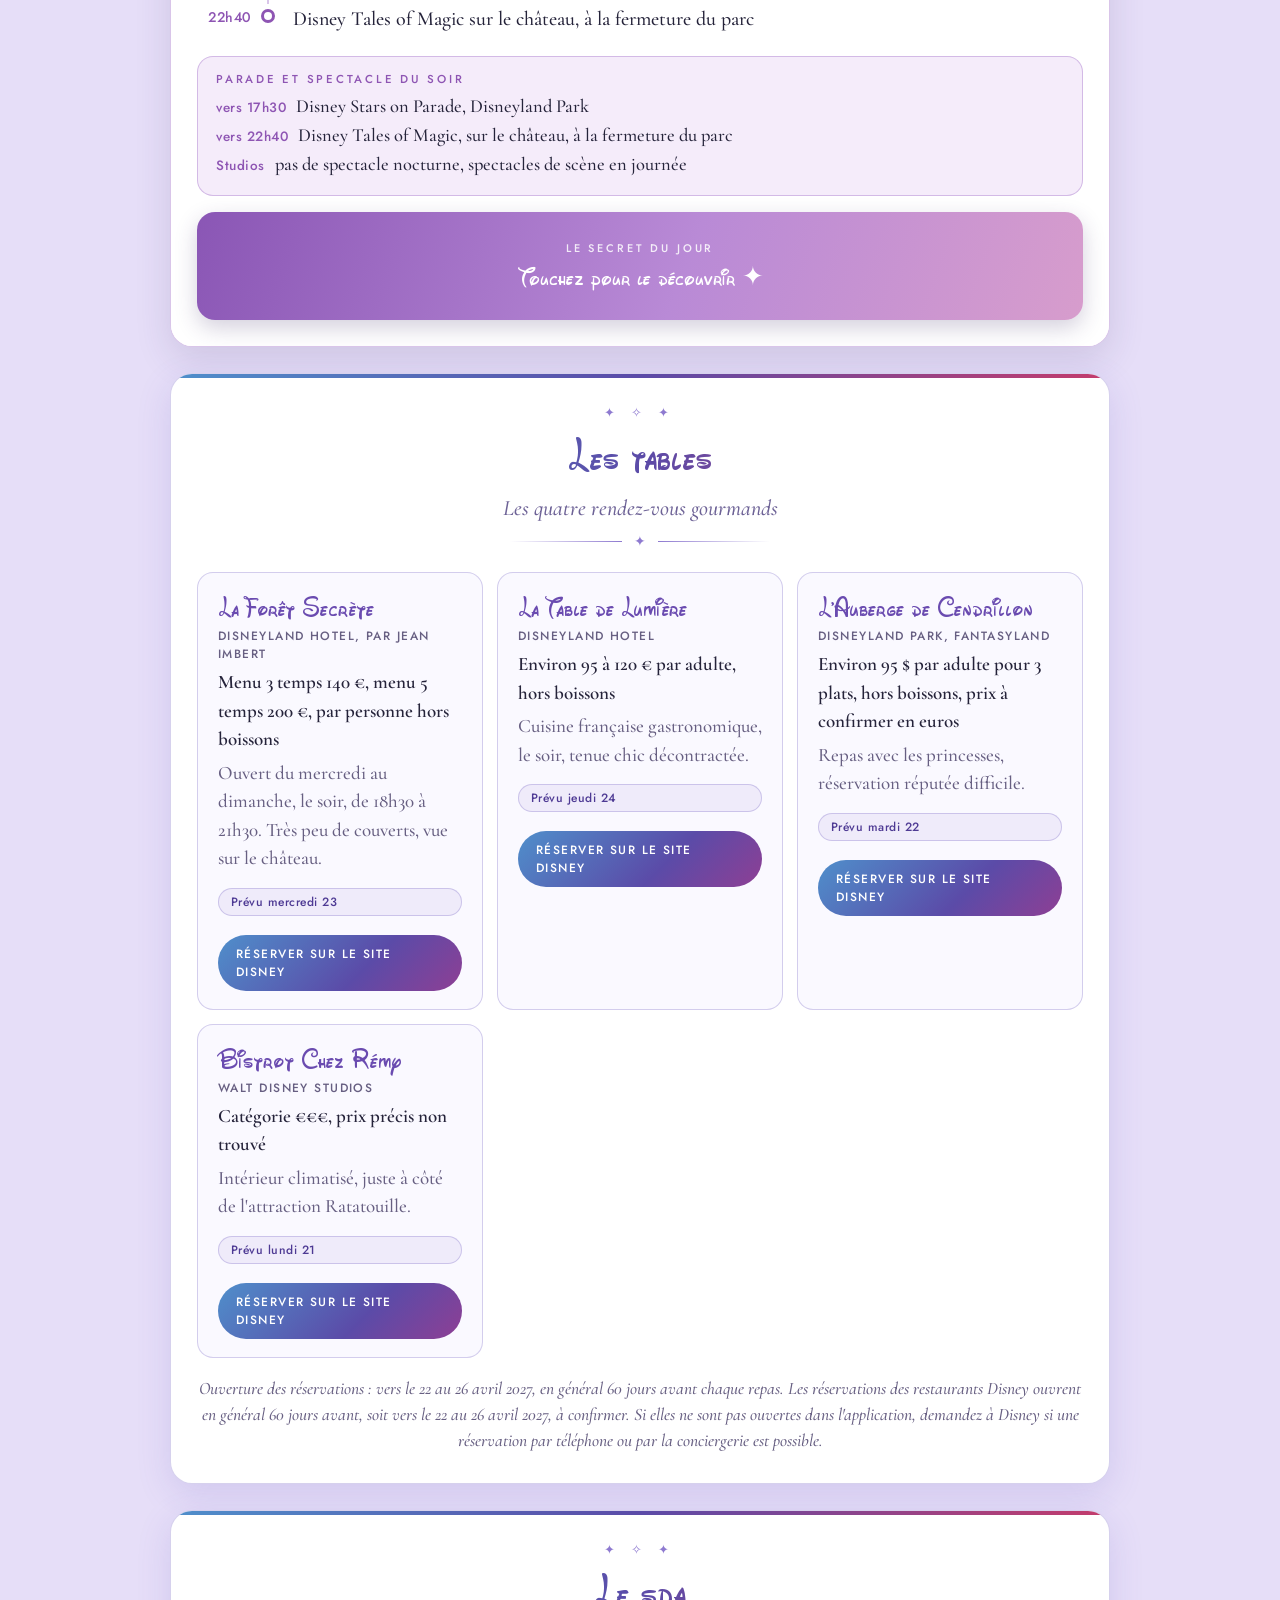
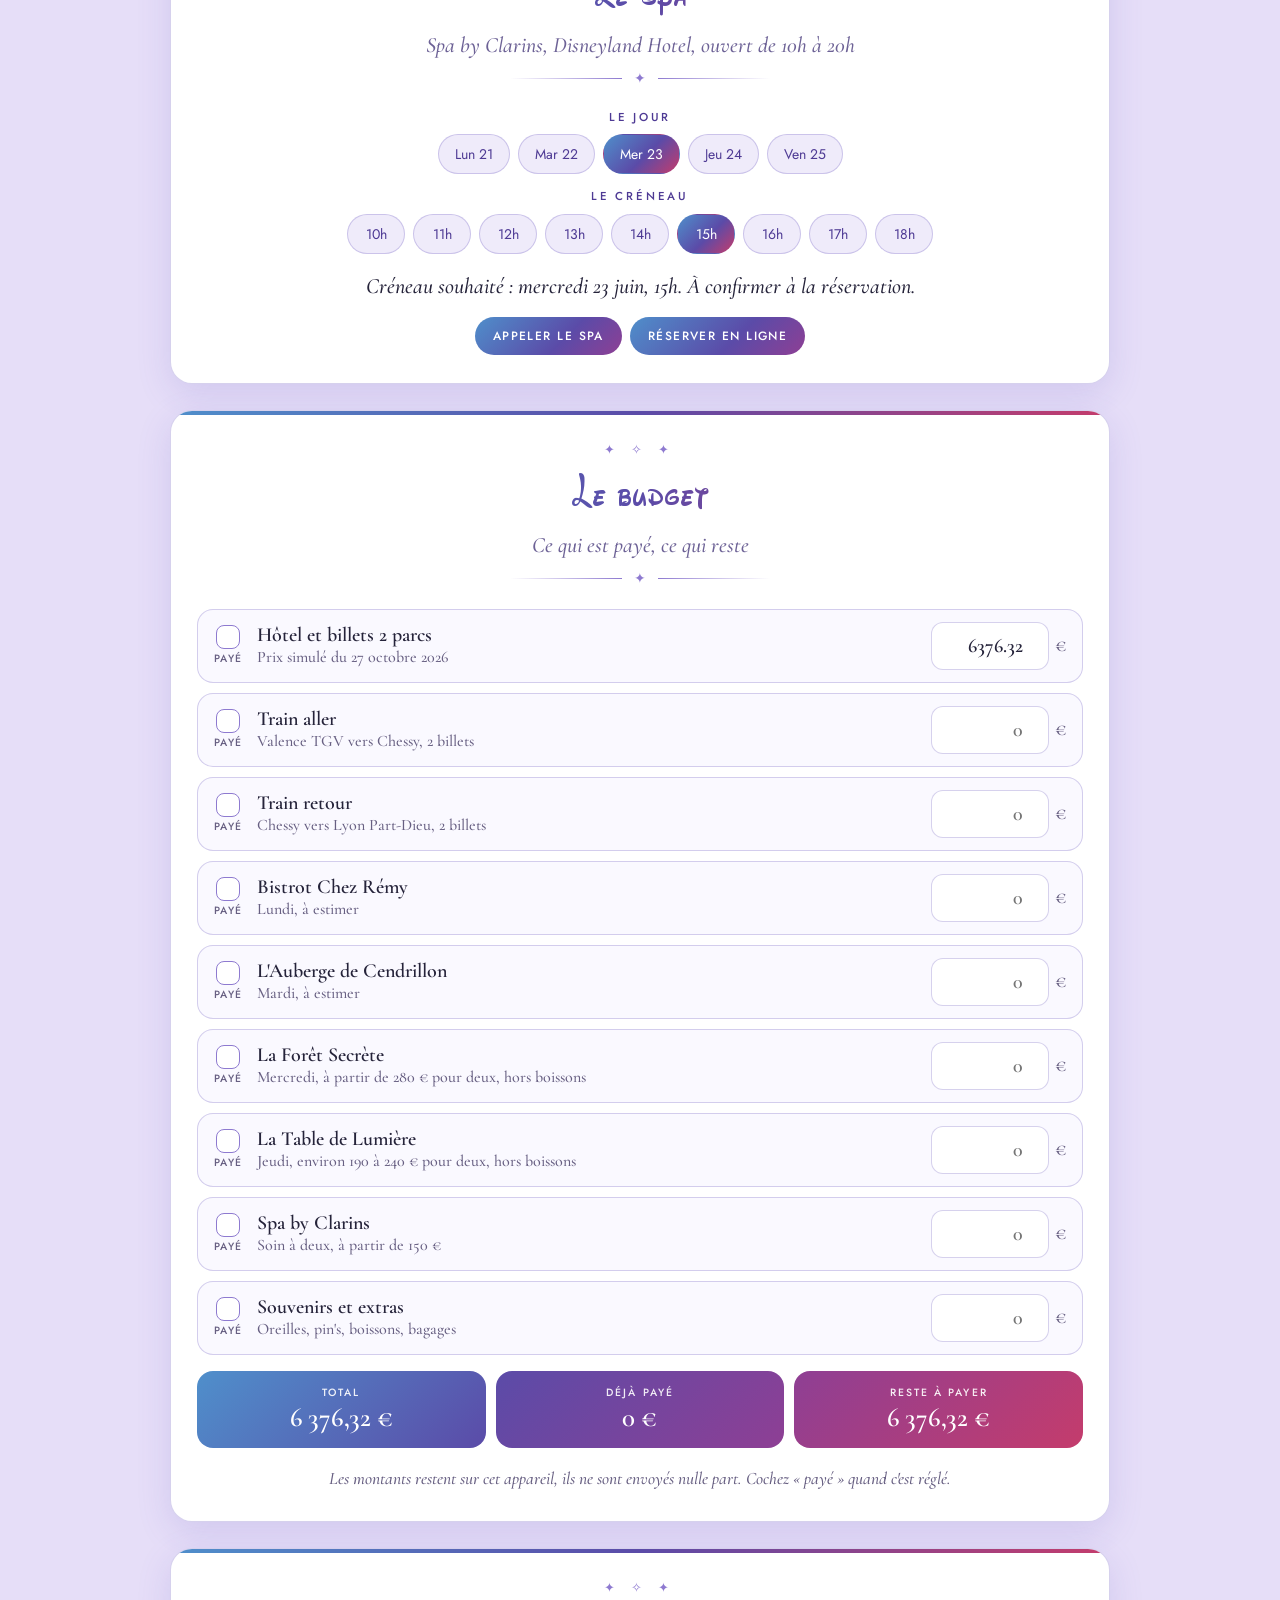
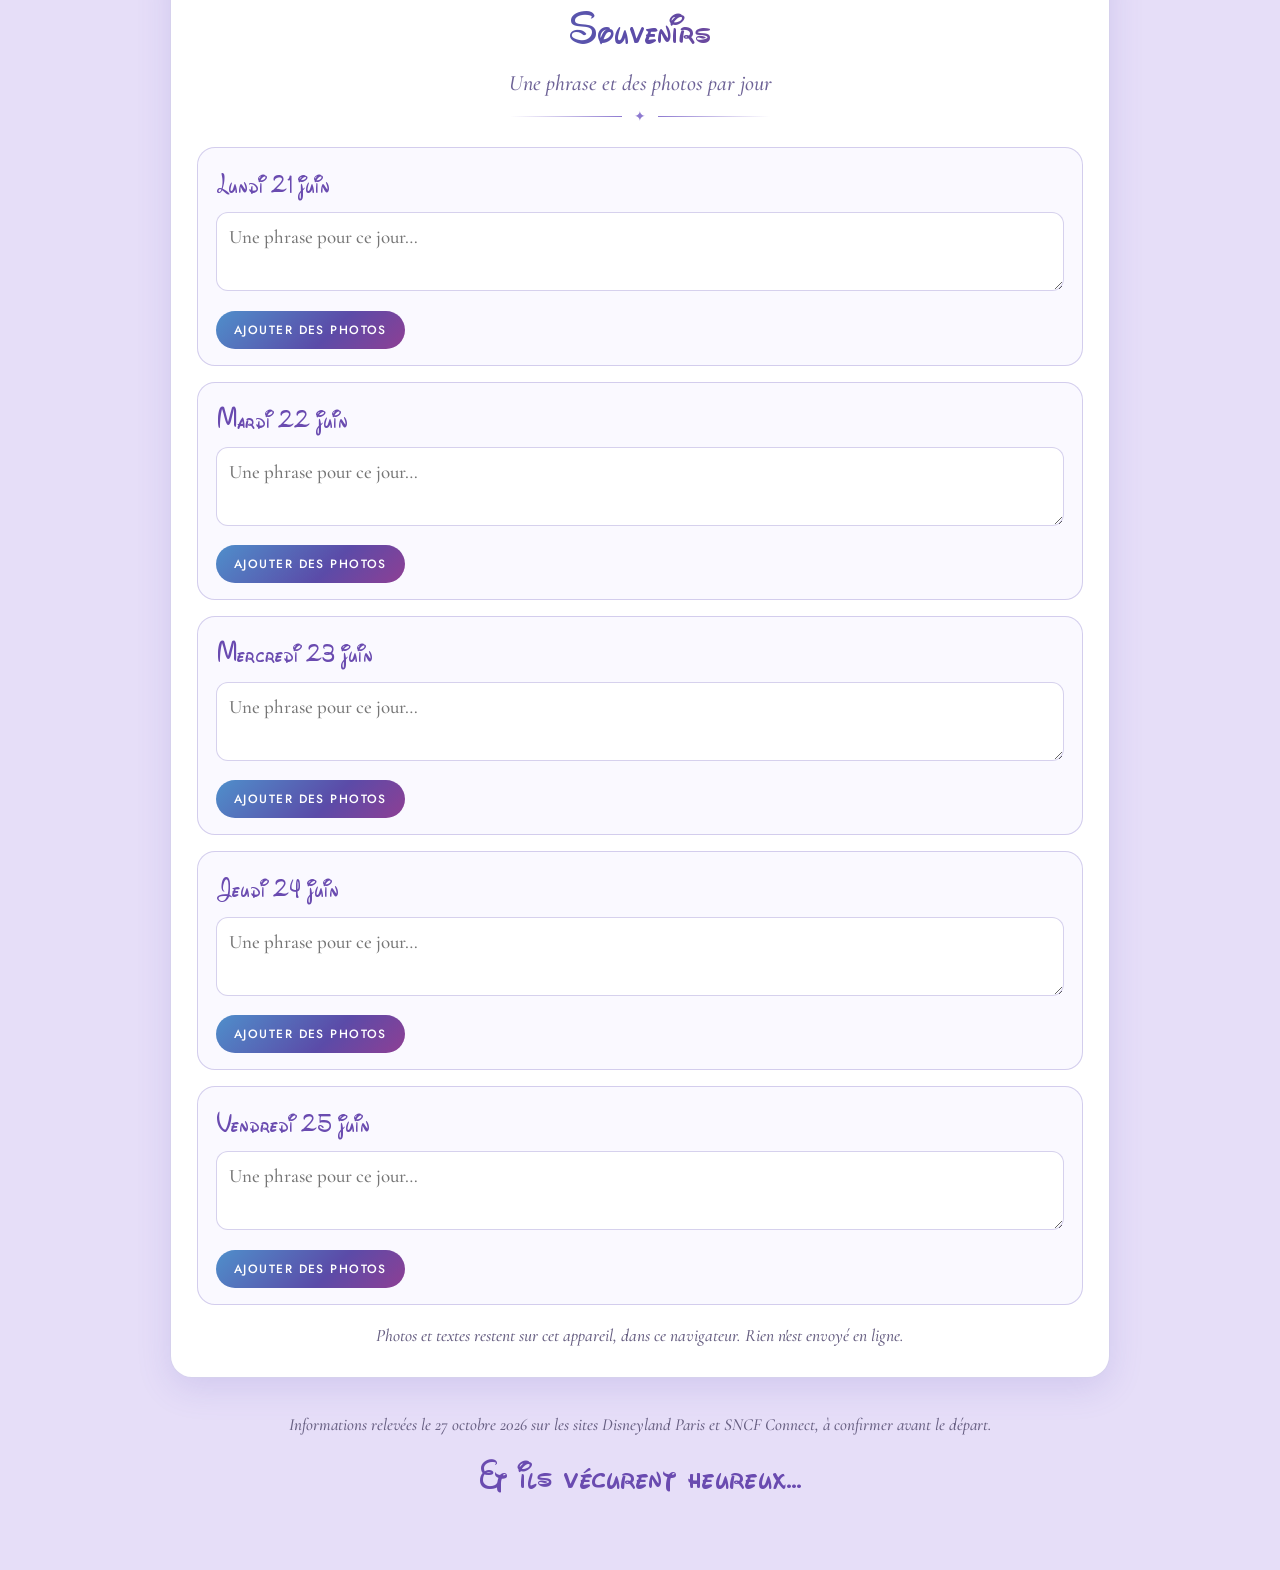
==== commit 00b5a5b3: "Voyage de noces : couleurs des princesses (Cendrillon, Mulan, Belle, Vaiana)" ====
--- a/voyage-de-noces.html
+++ b/voyage-de-noces.html
@@ -298,6 +298,17 @@
 .chips button:focus-visible{outline:2px solid var(--rose-d);outline-offset:2px}
 .spa-r{font-size:22px;font-style:italic;margin:16px 0 4px;color:var(--ink)}
 @media print{.show{break-inside:avoid}.chips{display:none}}
+
+/* palettes des princesses : couleurs de leurs tenues */
+.ch.cendrillon{--a:#3F79B5;--a-soft:#EAF3FB;--a-line:rgba(63,121,181,.35);--h:linear-gradient(110deg,#5E9BD0 0%,#8FBDE6 55%,#C9E2F5 125%)}
+.ch.mulan{--a:#C2507F;--a-soft:#FDEEF4;--a-line:rgba(194,80,127,.35);--h:linear-gradient(110deg,#D9709E 0%,#E995B8 48%,#7FB6D9 115%)}
+.ch.belle{--a:#9A6B0E;--a-soft:#FFF6DC;--a-line:rgba(200,150,40,.45);--h:linear-gradient(110deg,#B98A1B 0%,#E3B63F 50%,#F4D679 85%,#D6506E 140%)}
+.ch.vaiana{--a:#0E7F8F;--a-soft:#E3F6F5;--a-line:rgba(14,127,143,.35);--h:linear-gradient(110deg,#0E8A9A 0%,#3CBFC0 50%,#8ED6C9 88%,#E0675C 140%)}
+#t-mardi{--th:linear-gradient(135deg,#5E9BD0,#C9E2F5)}
+#t-mercredi{--th:linear-gradient(135deg,#D9709E,#7FB6D9)}
+#t-jeudi{--th:linear-gradient(135deg,#B98A1B,#F4D679)}
+#t-vendredi{--th:linear-gradient(135deg,#0E8A9A,#8ED6C9)}
+.ch.mulan .petal{background:#F7B6CF;opacity:.9}
 .nav{background:none;backdrop-filter:none;-webkit-backdrop-filter:none;padding:4px 8px}</style>
 
 </head><body>
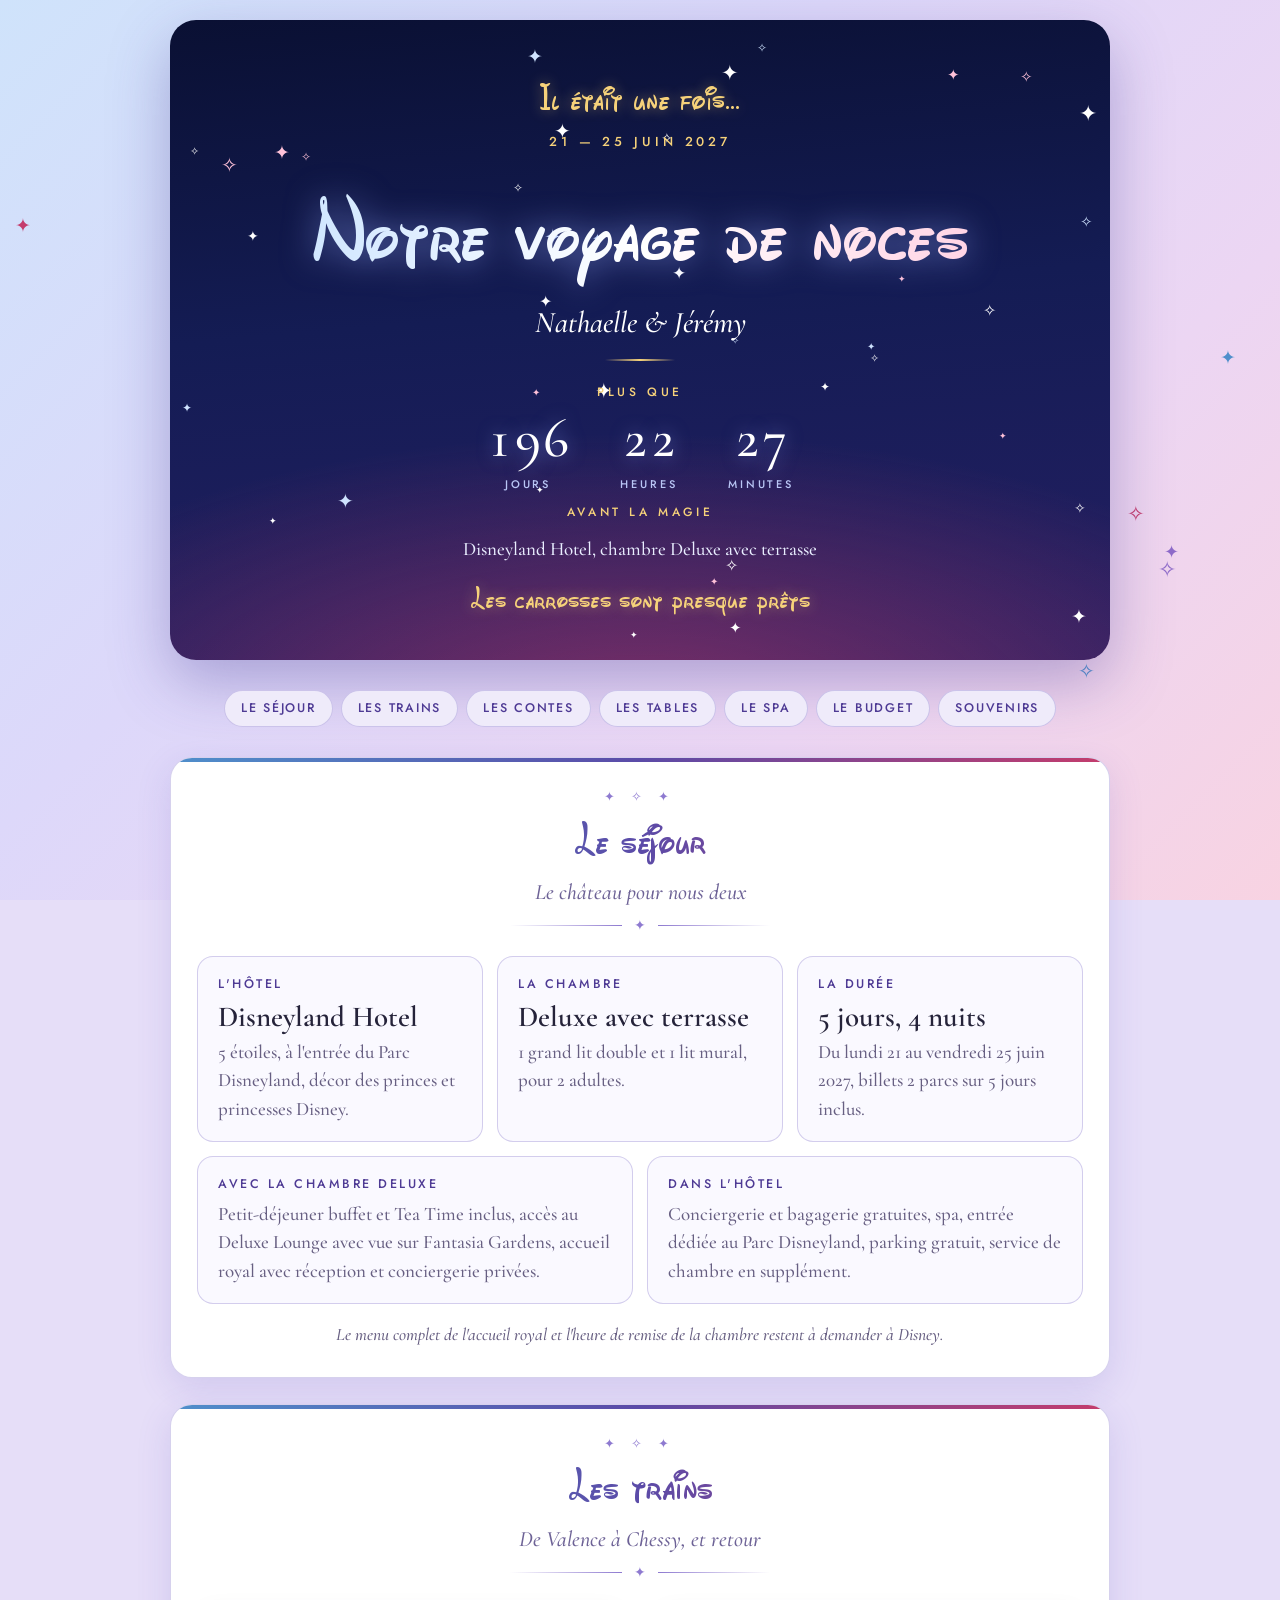
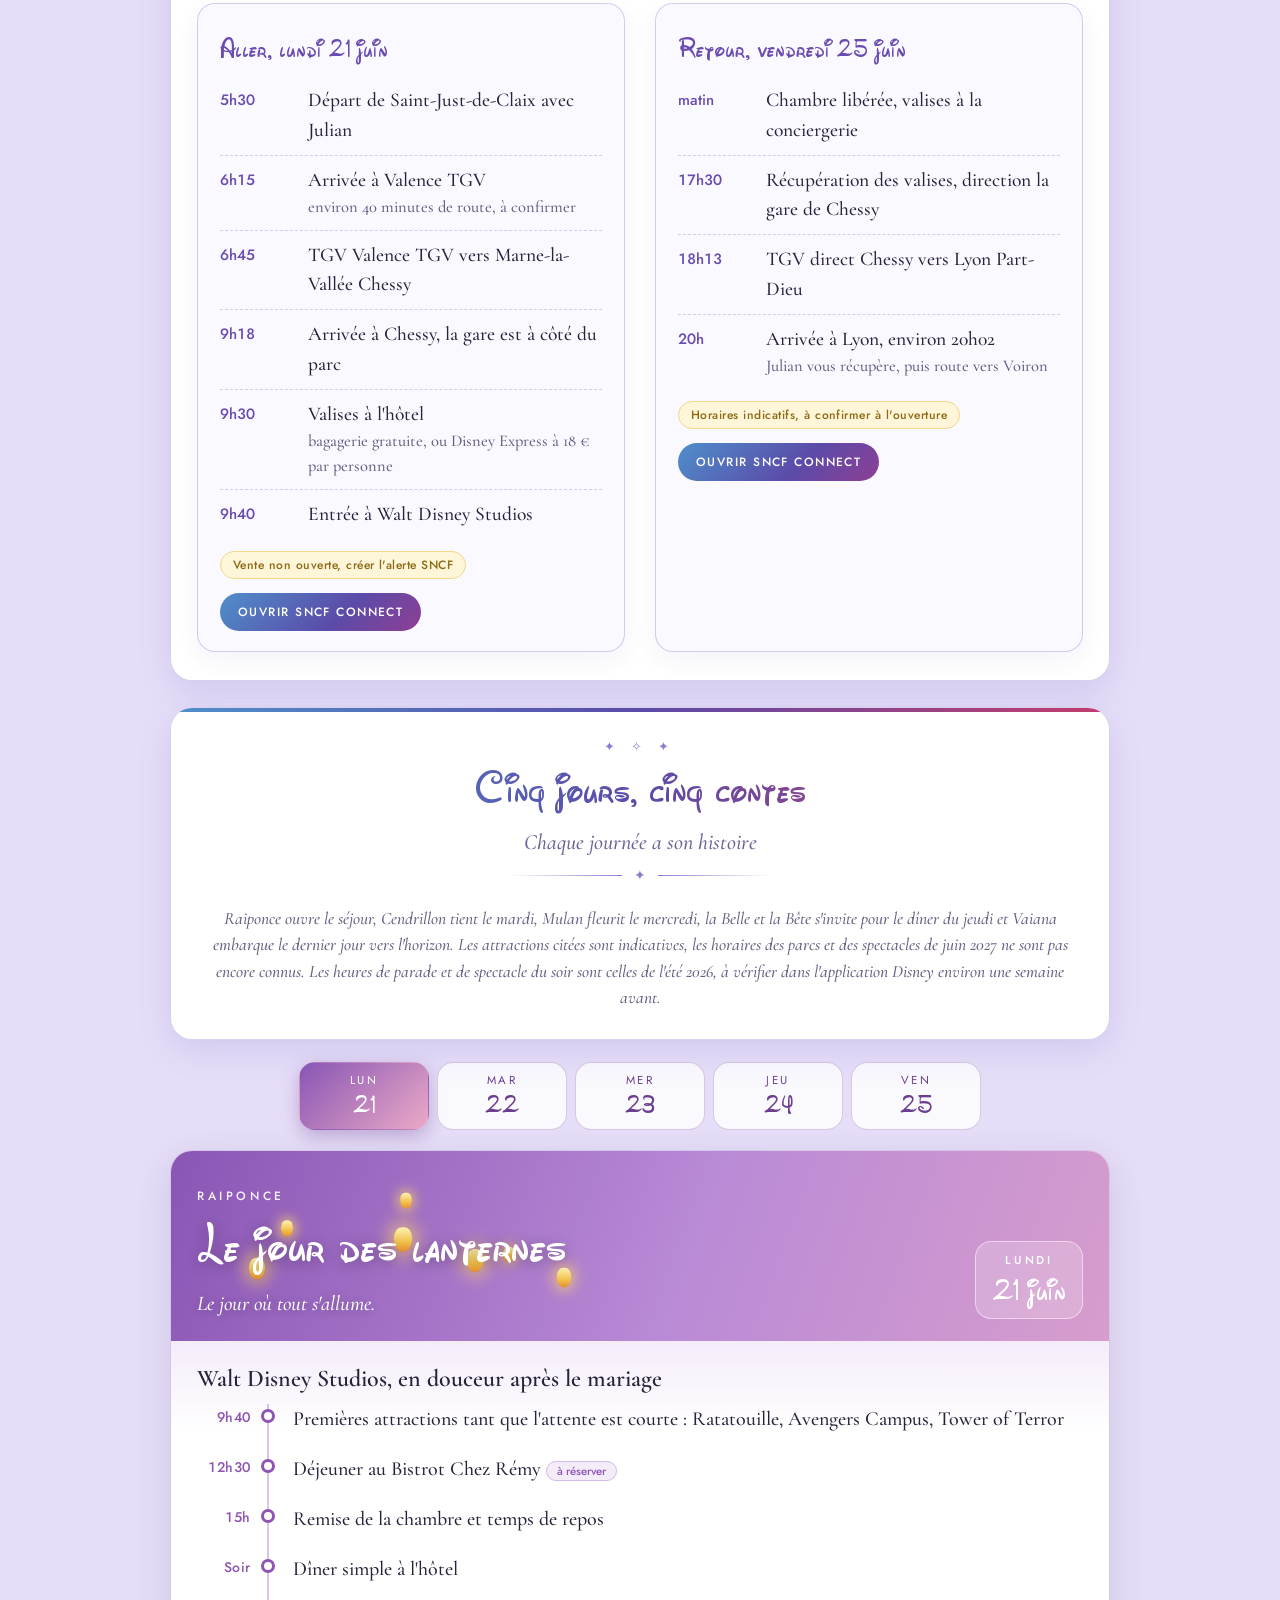
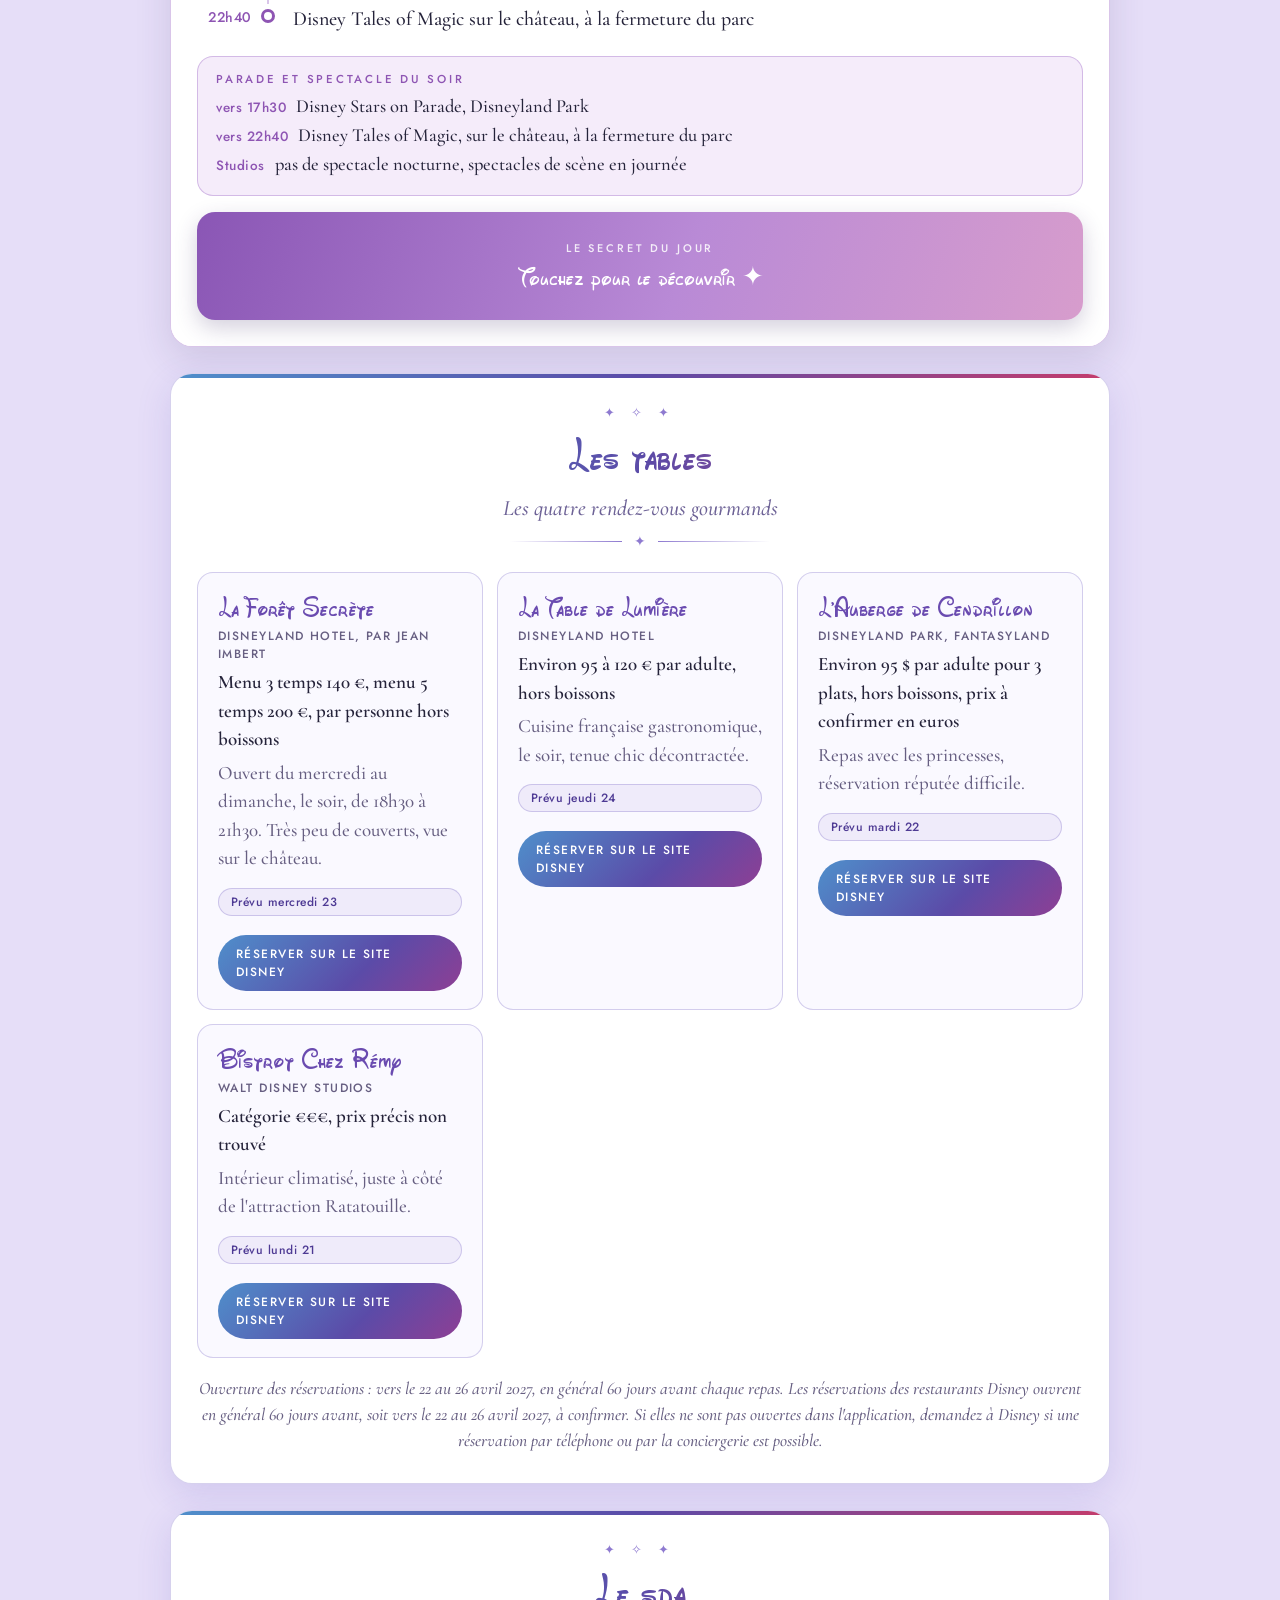
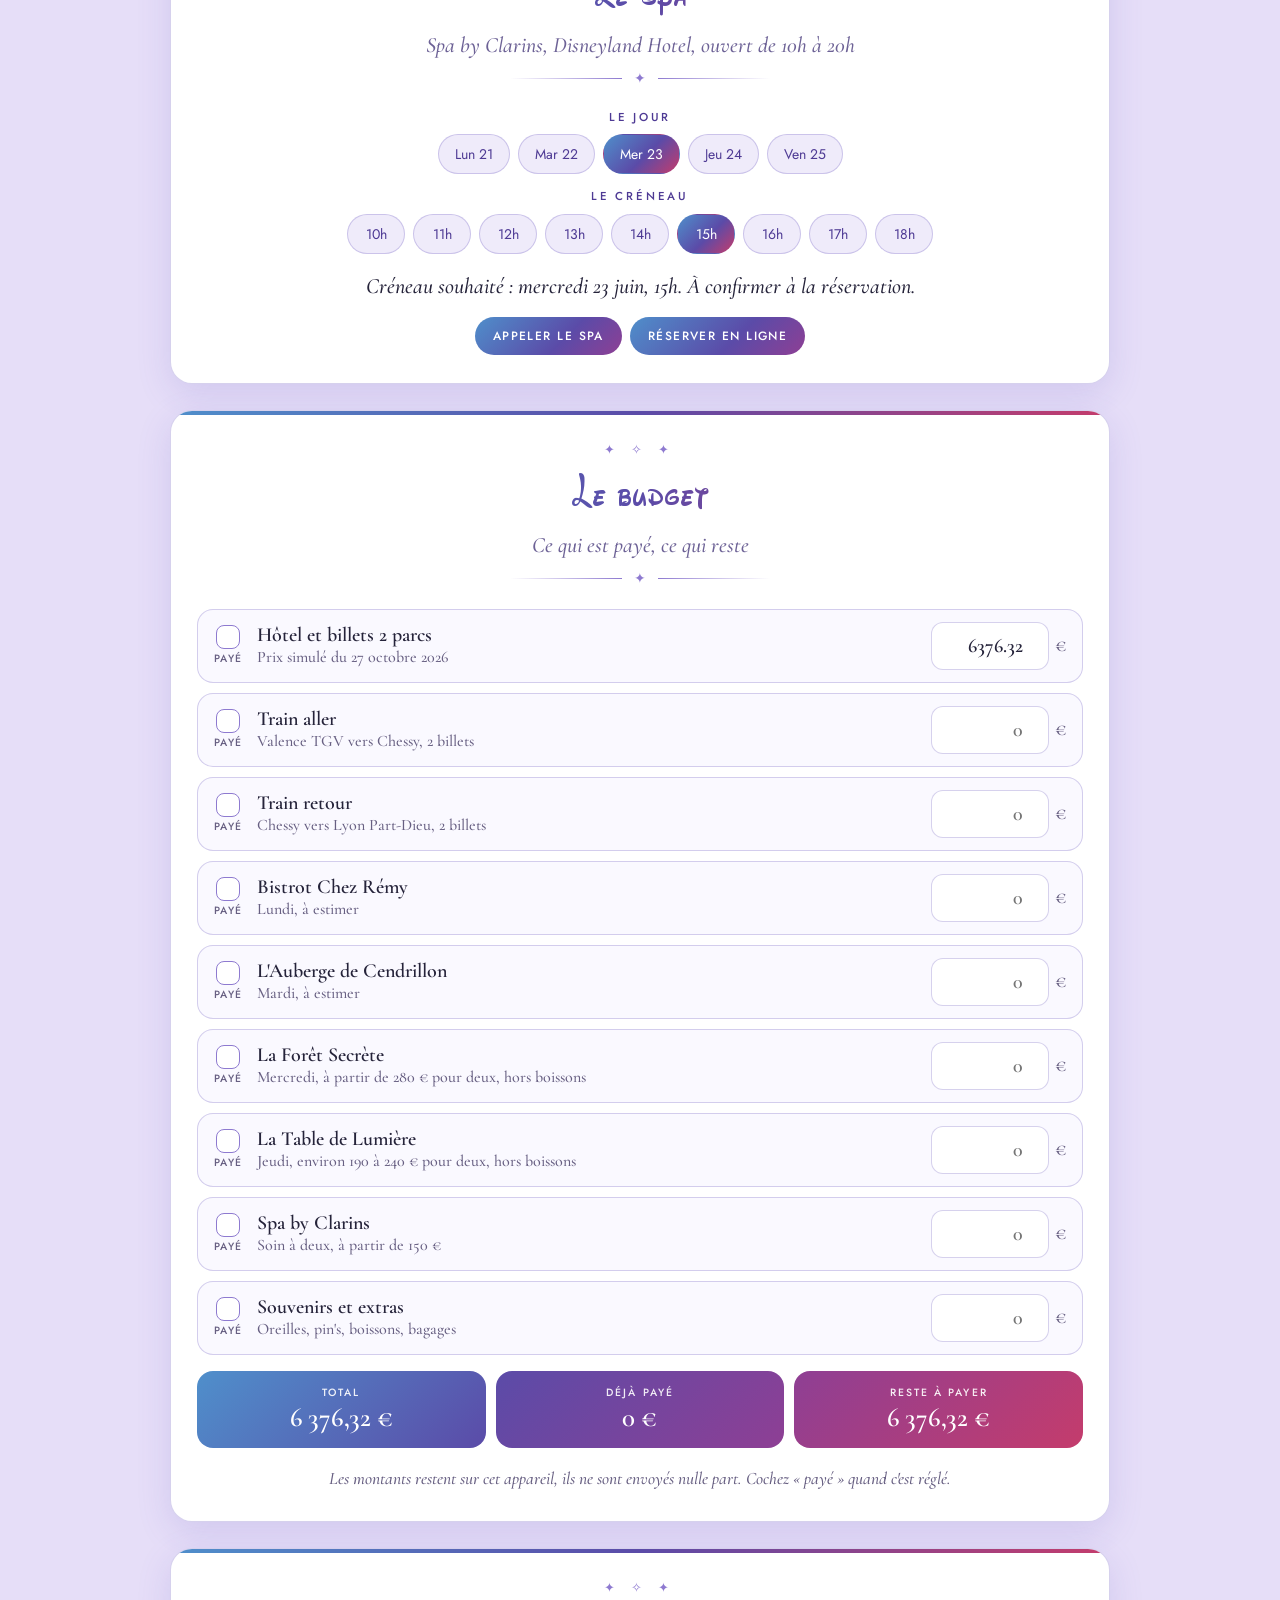
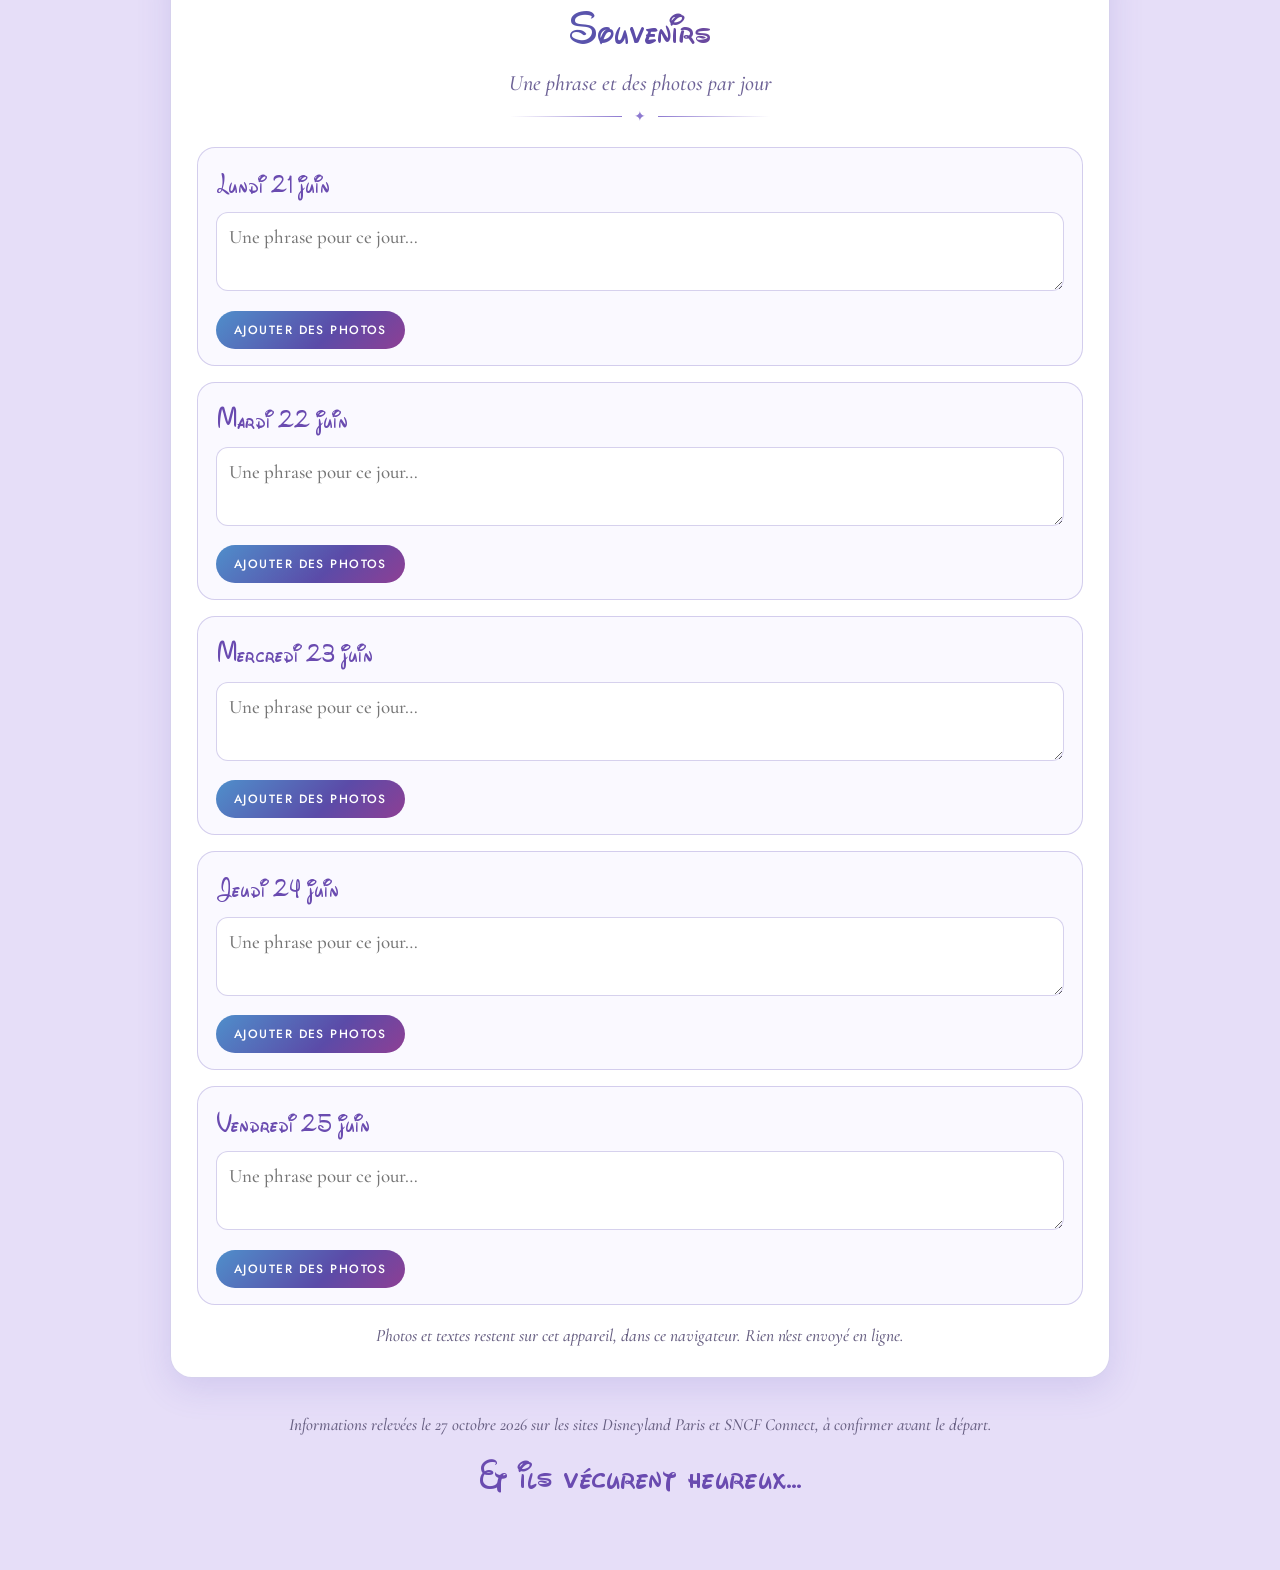
==== commit 6eb5daab: "Voyage de noces : nouvelles couleurs Mulan et La Belle et la Bête" ====
--- a/voyage-de-noces.html
+++ b/voyage-de-noces.html
@@ -301,14 +301,14 @@
 
 /* palettes des princesses : couleurs de leurs tenues */
 .ch.cendrillon{--a:#3F79B5;--a-soft:#EAF3FB;--a-line:rgba(63,121,181,.35);--h:linear-gradient(110deg,#5E9BD0 0%,#8FBDE6 55%,#C9E2F5 125%)}
-.ch.mulan{--a:#C2507F;--a-soft:#FDEEF4;--a-line:rgba(194,80,127,.35);--h:linear-gradient(110deg,#D9709E 0%,#E995B8 48%,#7FB6D9 115%)}
-.ch.belle{--a:#9A6B0E;--a-soft:#FFF6DC;--a-line:rgba(200,150,40,.45);--h:linear-gradient(110deg,#B98A1B 0%,#E3B63F 50%,#F4D679 85%,#D6506E 140%)}
+.ch.mulan{--a:#C23B22;--a-soft:#FDEFE9;--a-line:rgba(194,59,34,.35);--h:linear-gradient(110deg,#B8281A 0%,#E04A2A 52%,#F0883A 100%)}
+.ch.belle{--a:#2A4FB0;--a-soft:#EAF0FC;--a-line:rgba(42,79,176,.35);--h:linear-gradient(110deg,#12286E 0%,#2A4FB0 45%,#C79A2E 92%,#F0CF6A 140%)}
 .ch.vaiana{--a:#0E7F8F;--a-soft:#E3F6F5;--a-line:rgba(14,127,143,.35);--h:linear-gradient(110deg,#0E8A9A 0%,#3CBFC0 50%,#8ED6C9 88%,#E0675C 140%)}
 #t-mardi{--th:linear-gradient(135deg,#5E9BD0,#C9E2F5)}
-#t-mercredi{--th:linear-gradient(135deg,#D9709E,#7FB6D9)}
-#t-jeudi{--th:linear-gradient(135deg,#B98A1B,#F4D679)}
+#t-mercredi{--th:linear-gradient(135deg,#B8281A,#F0883A)}
+#t-jeudi{--th:linear-gradient(135deg,#12286E,#C79A2E)}
 #t-vendredi{--th:linear-gradient(135deg,#0E8A9A,#8ED6C9)}
-.ch.mulan .petal{background:#F7B6CF;opacity:.9}
+.ch.mulan .petal{background:#fff;opacity:.8}
 .nav{background:none;backdrop-filter:none;-webkit-backdrop-filter:none;padding:4px 8px}</style>
 
 </head><body>
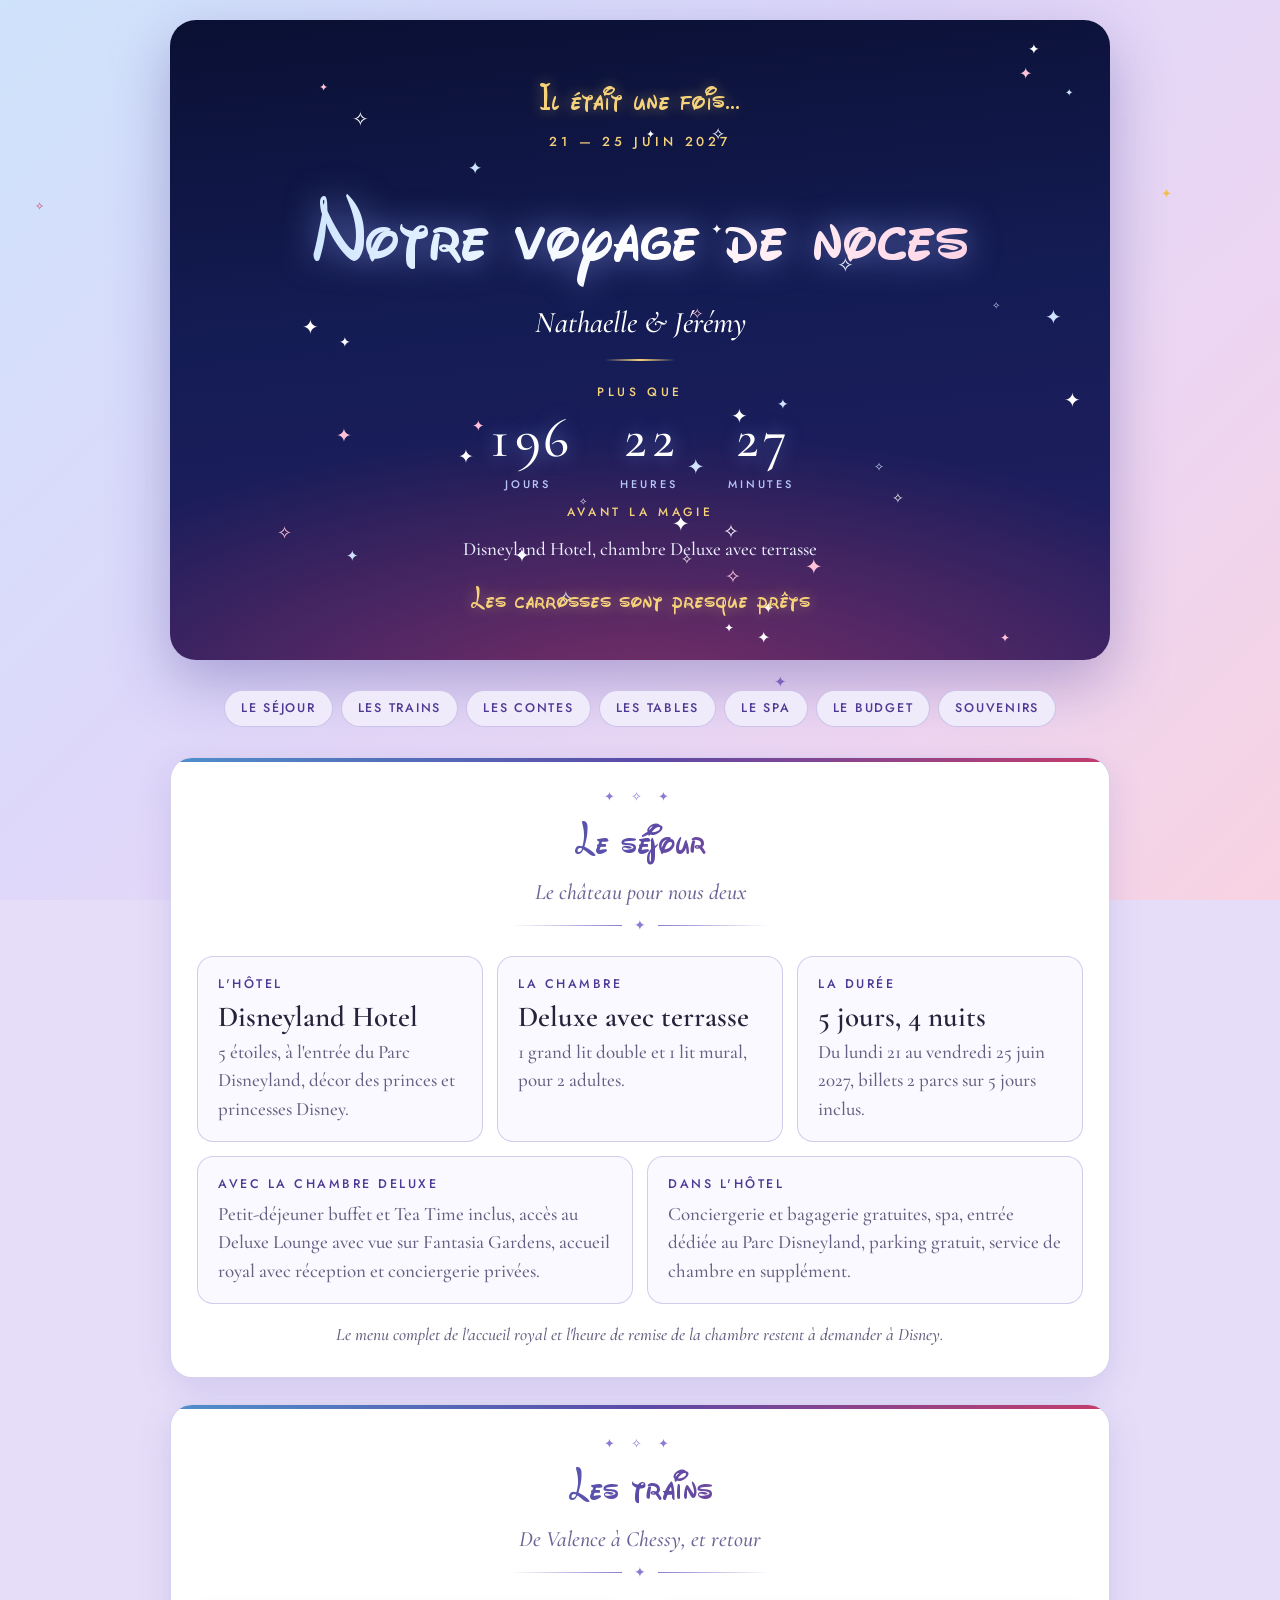
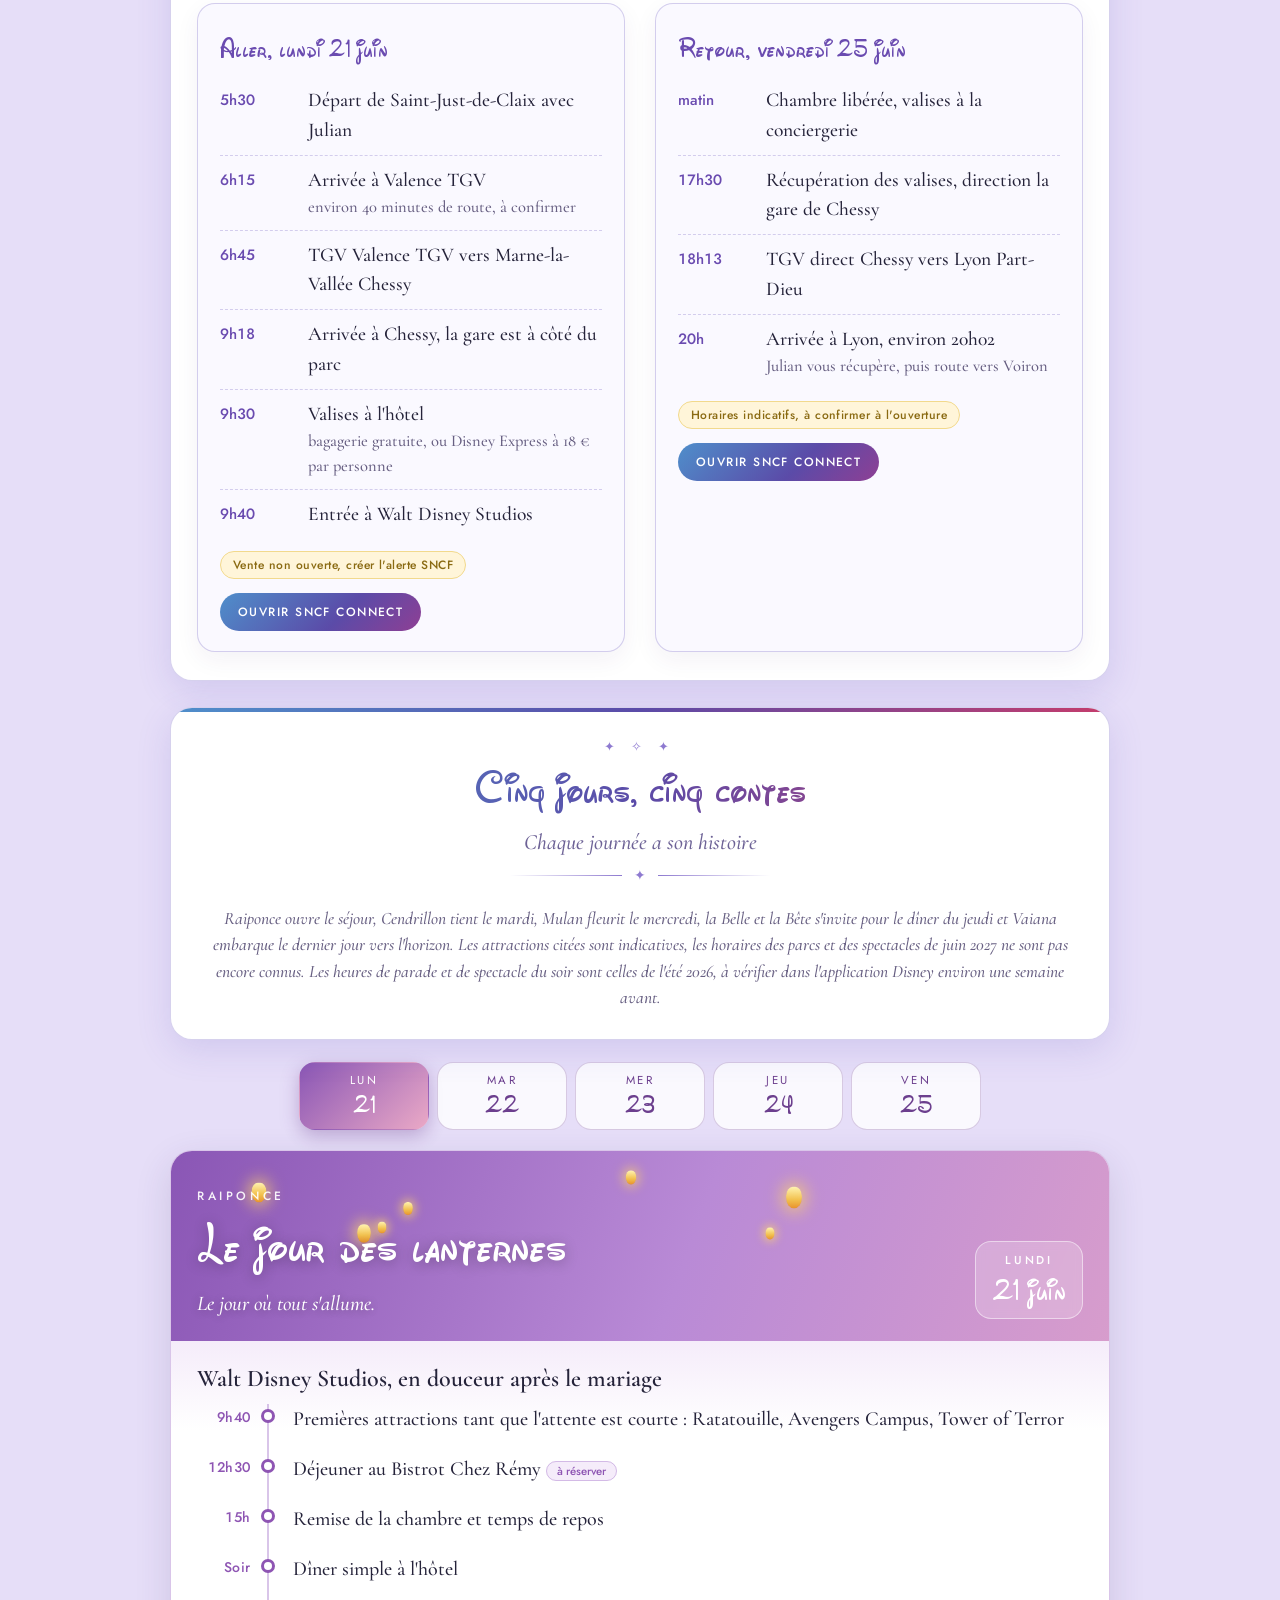
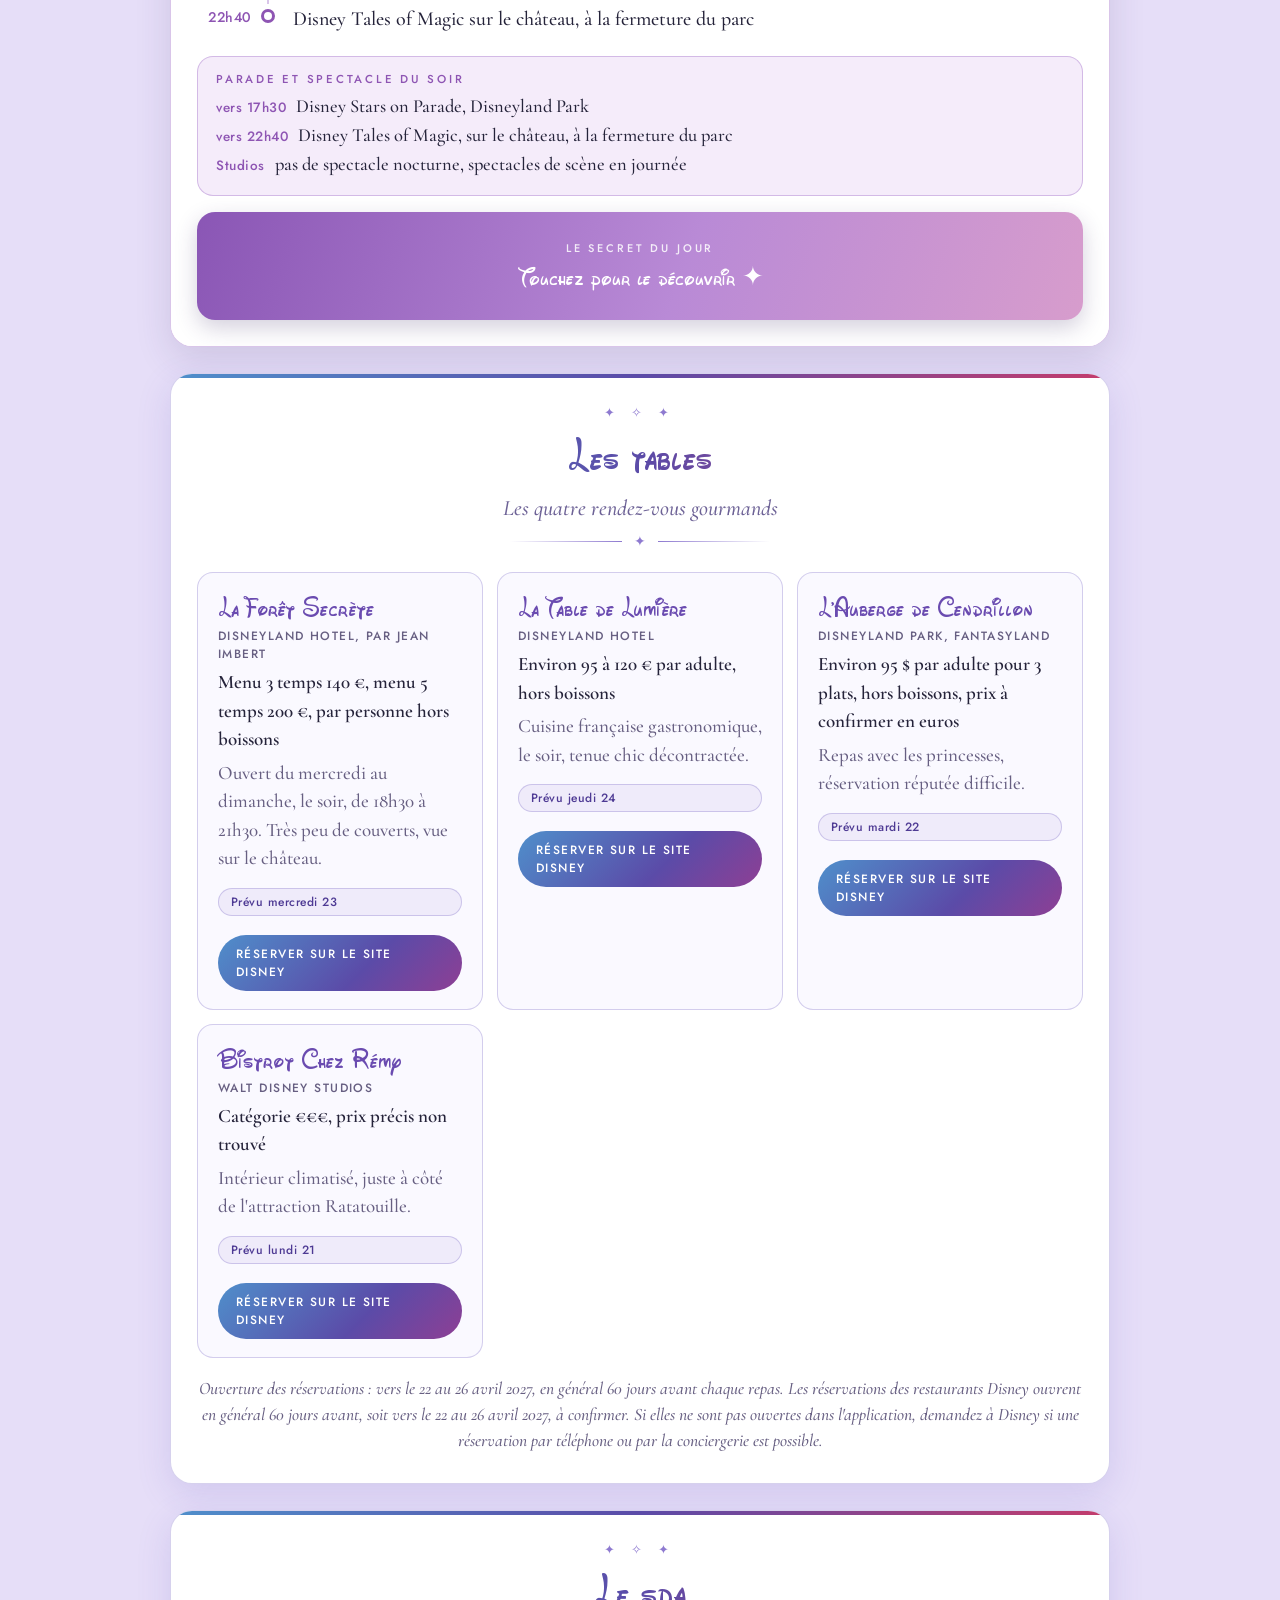
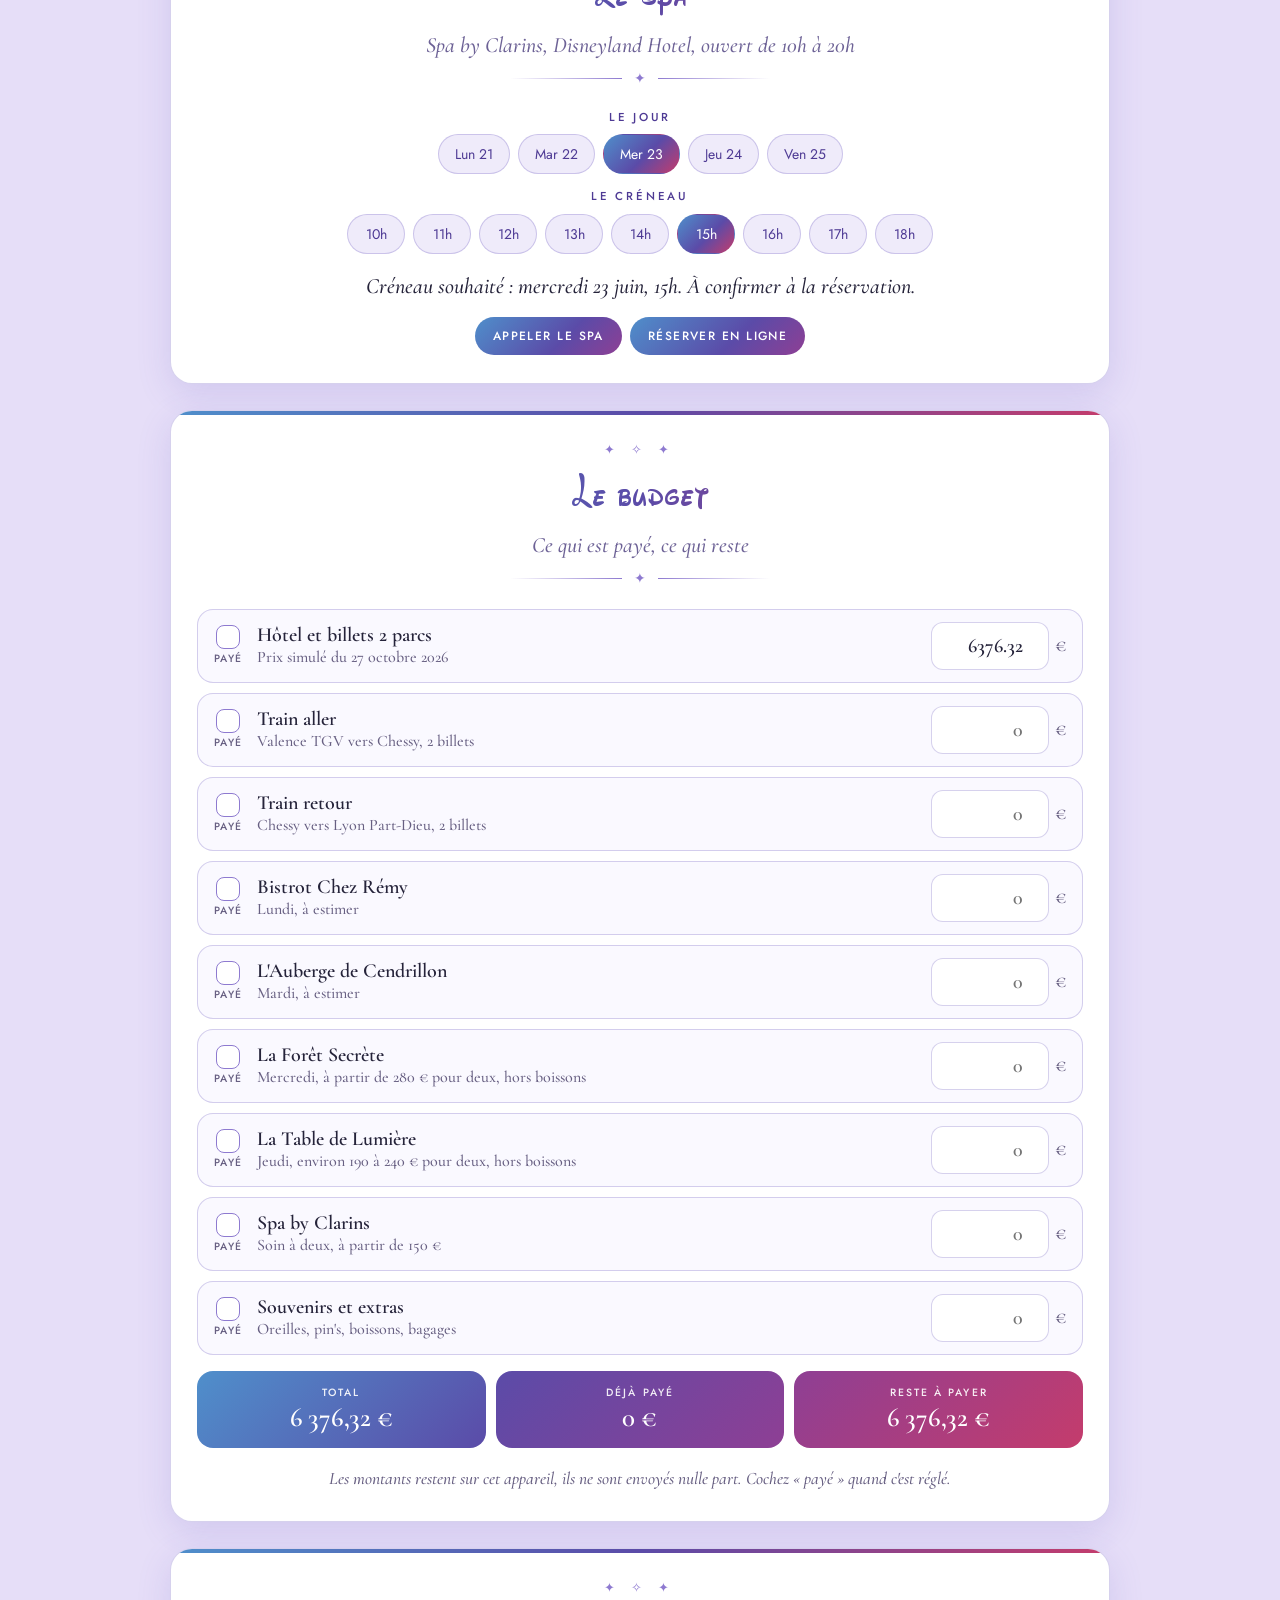
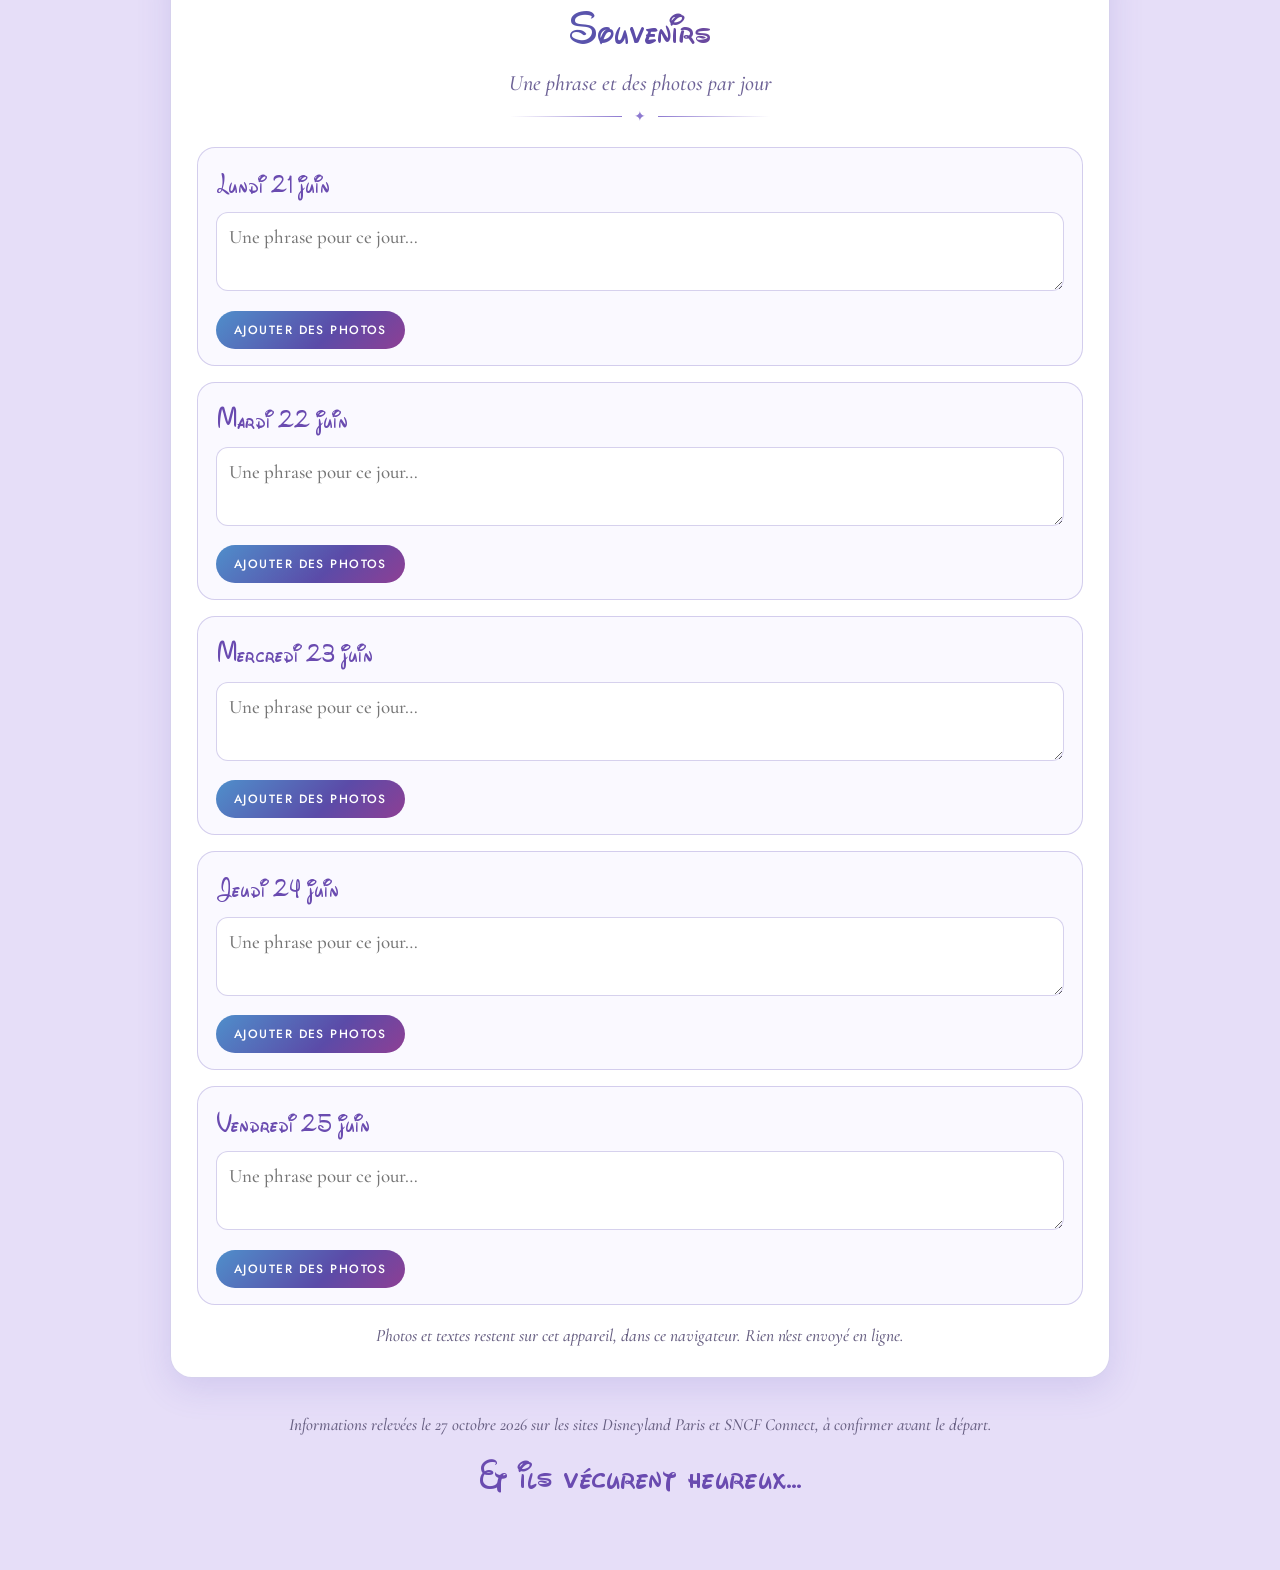
==== commit b65d58fc: "Voyage de noces : Mulan bordeaux, Belle jaune et rouge" ====
--- a/voyage-de-noces.html
+++ b/voyage-de-noces.html
@@ -301,14 +301,15 @@
 
 /* palettes des princesses : couleurs de leurs tenues */
 .ch.cendrillon{--a:#3F79B5;--a-soft:#EAF3FB;--a-line:rgba(63,121,181,.35);--h:linear-gradient(110deg,#5E9BD0 0%,#8FBDE6 55%,#C9E2F5 125%)}
-.ch.mulan{--a:#C23B22;--a-soft:#FDEFE9;--a-line:rgba(194,59,34,.35);--h:linear-gradient(110deg,#B8281A 0%,#E04A2A 52%,#F0883A 100%)}
-.ch.belle{--a:#2A4FB0;--a-soft:#EAF0FC;--a-line:rgba(42,79,176,.35);--h:linear-gradient(110deg,#12286E 0%,#2A4FB0 45%,#C79A2E 92%,#F0CF6A 140%)}
+.ch.mulan{--a:#8E1A30;--a-soft:#FBEEF0;--a-line:rgba(142,26,48,.35);--h:linear-gradient(110deg,#5A0F1F 0%,#8E1A30 50%,#C2453A 105%)}
+.ch.belle{--a:#B0182E;--a-soft:#FFF5D9;--a-line:rgba(200,150,30,.45);--h:linear-gradient(110deg,#B8860B 0%,#E3AE2B 38%,#F0C34C 62%,#D23B3B 100%)}
 .ch.vaiana{--a:#0E7F8F;--a-soft:#E3F6F5;--a-line:rgba(14,127,143,.35);--h:linear-gradient(110deg,#0E8A9A 0%,#3CBFC0 50%,#8ED6C9 88%,#E0675C 140%)}
 #t-mardi{--th:linear-gradient(135deg,#5E9BD0,#C9E2F5)}
-#t-mercredi{--th:linear-gradient(135deg,#B8281A,#F0883A)}
-#t-jeudi{--th:linear-gradient(135deg,#12286E,#C79A2E)}
+#t-mercredi{--th:linear-gradient(135deg,#5A0F1F,#C2453A)}
+#t-jeudi{--th:linear-gradient(135deg,#C99A1A,#D23B3B)}
 #t-vendredi{--th:linear-gradient(135deg,#0E8A9A,#8ED6C9)}
 .ch.mulan .petal{background:#fff;opacity:.8}
+.ch.belle .petal{background:#C8283C;opacity:.85}
 .nav{background:none;backdrop-filter:none;-webkit-backdrop-filter:none;padding:4px 8px}</style>
 
 </head><body>
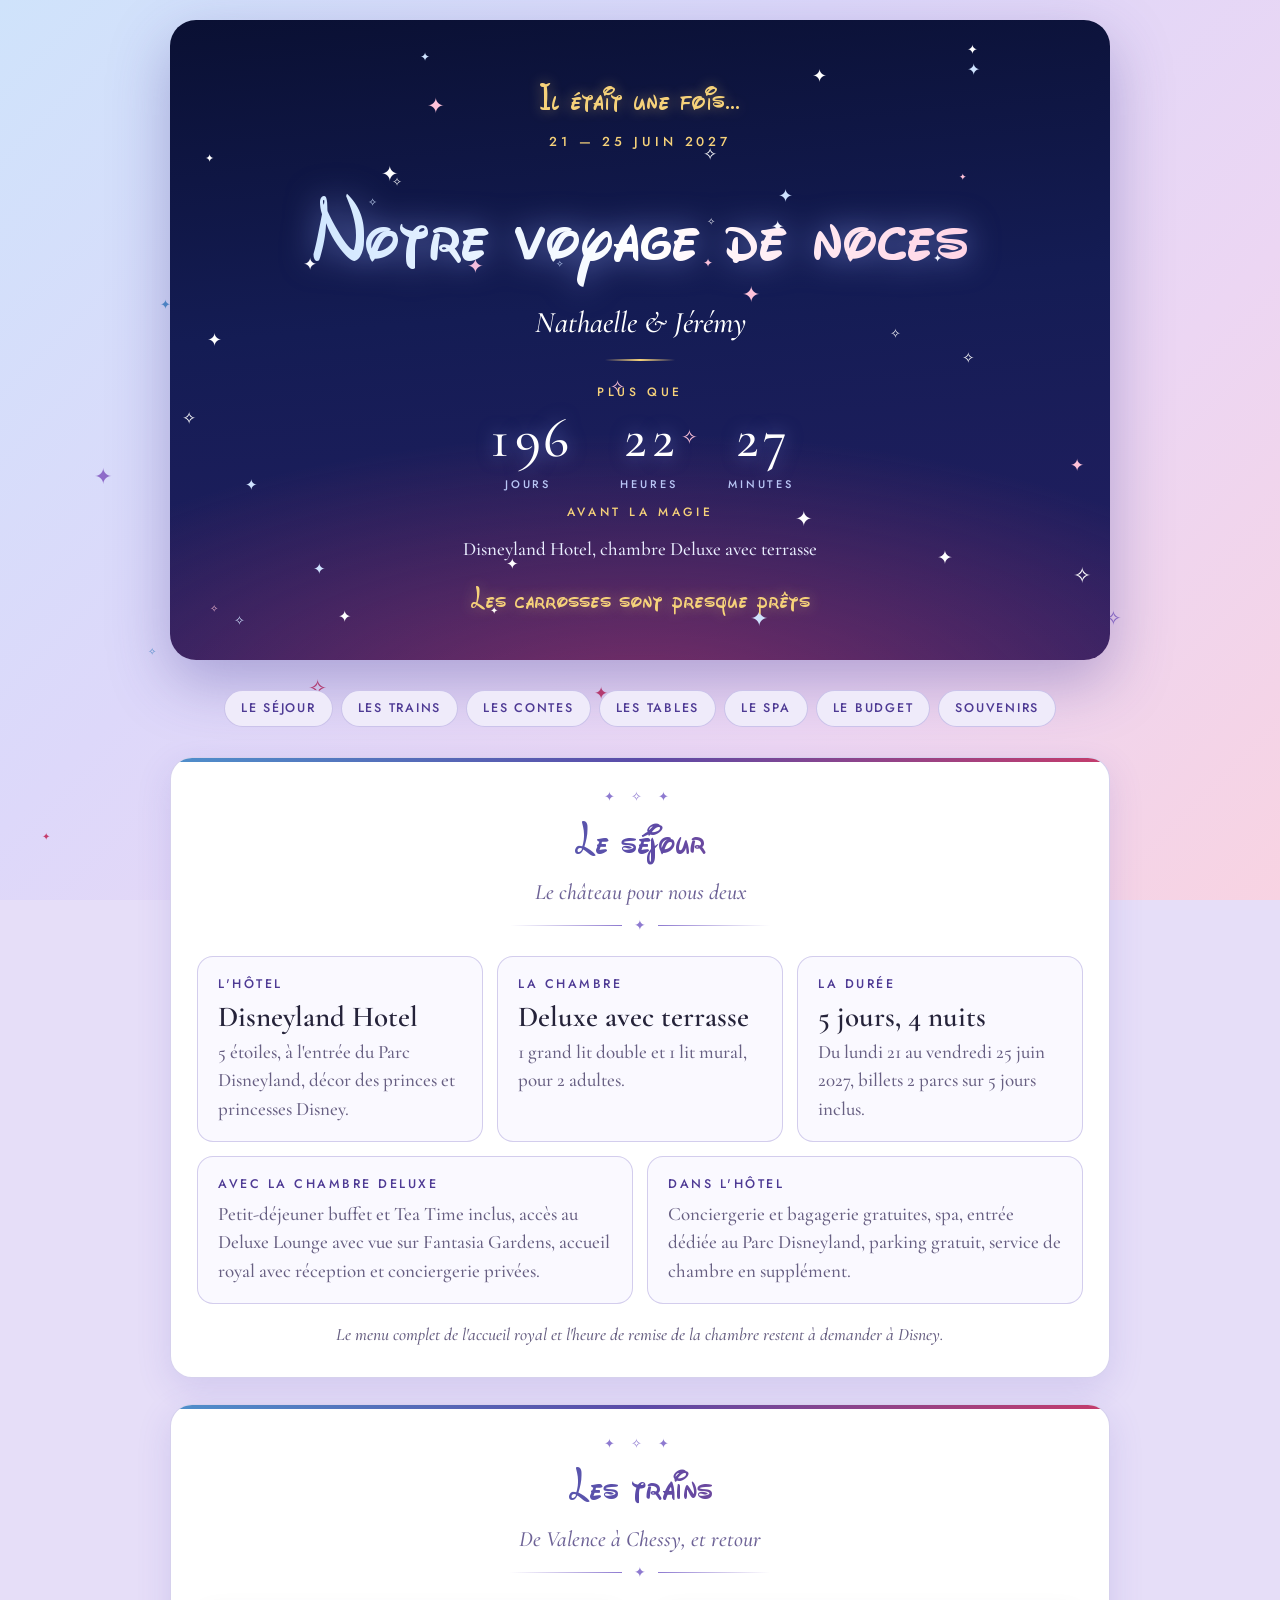
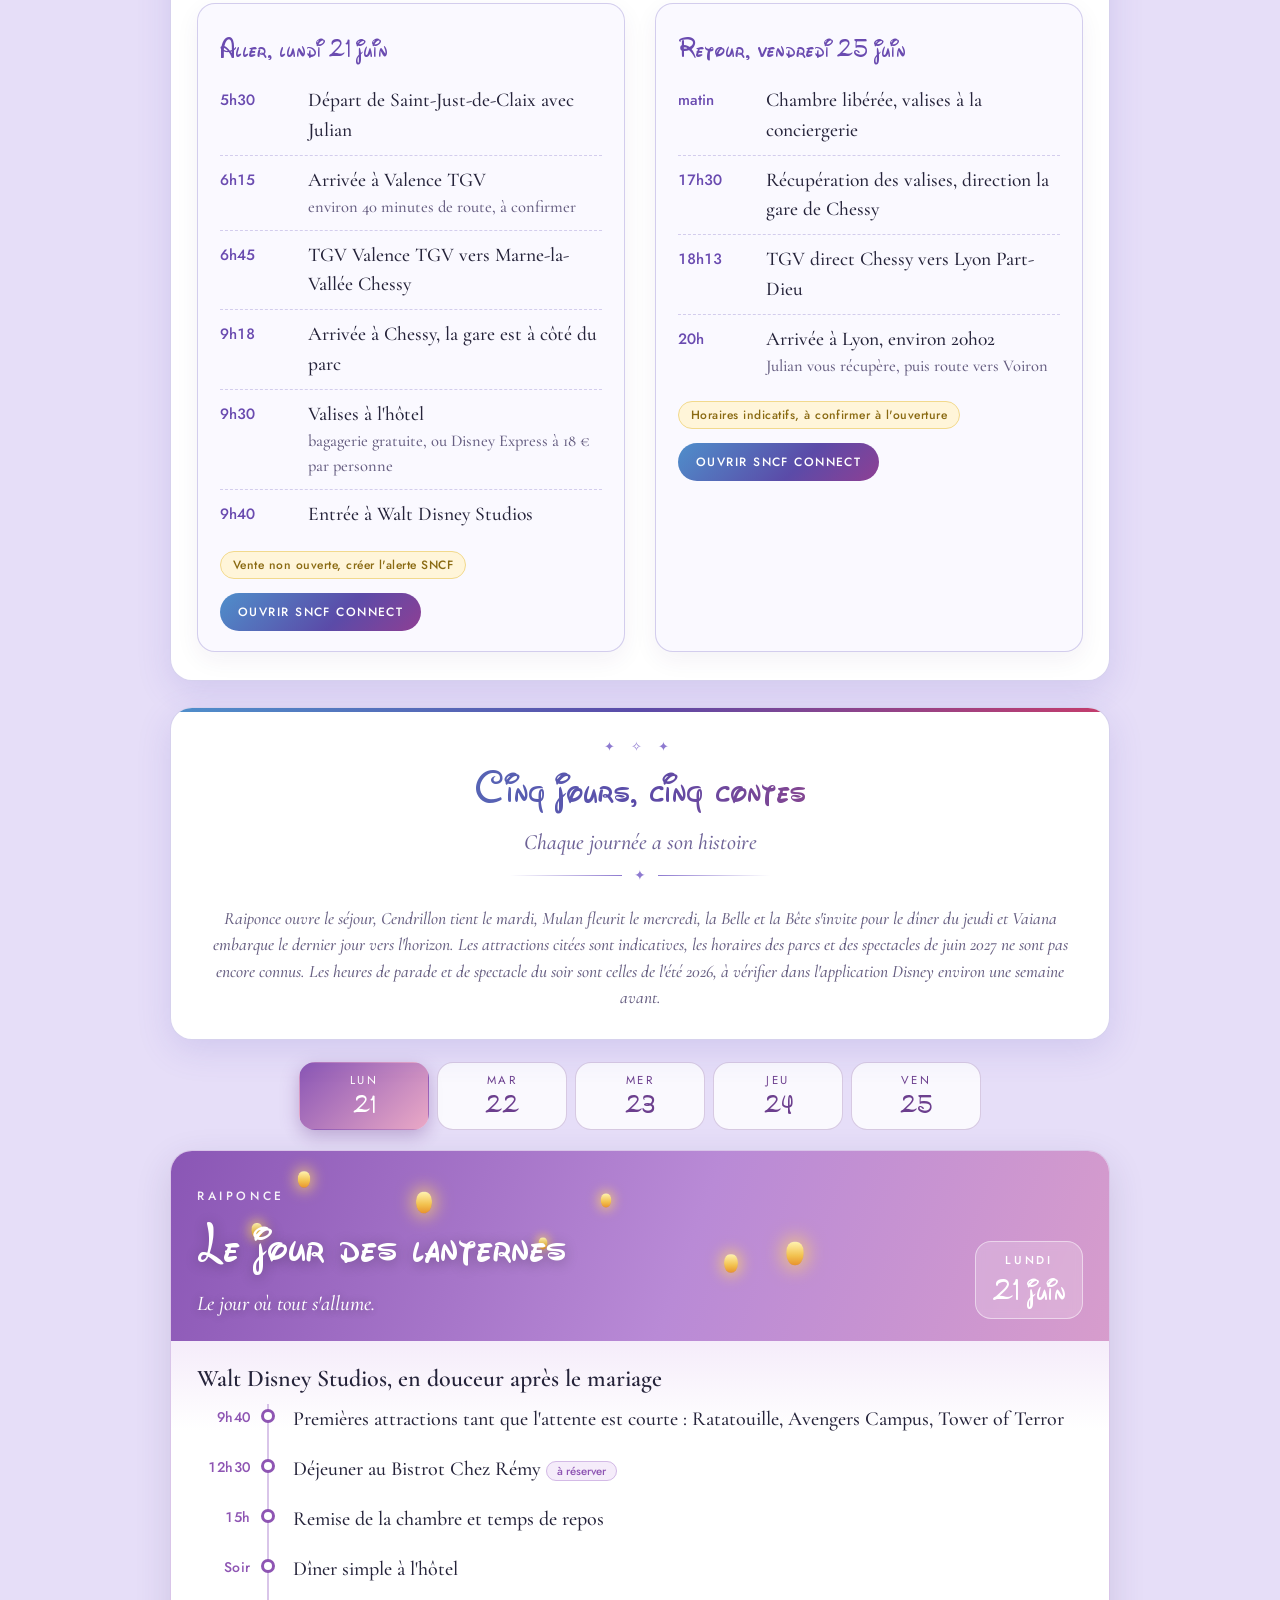
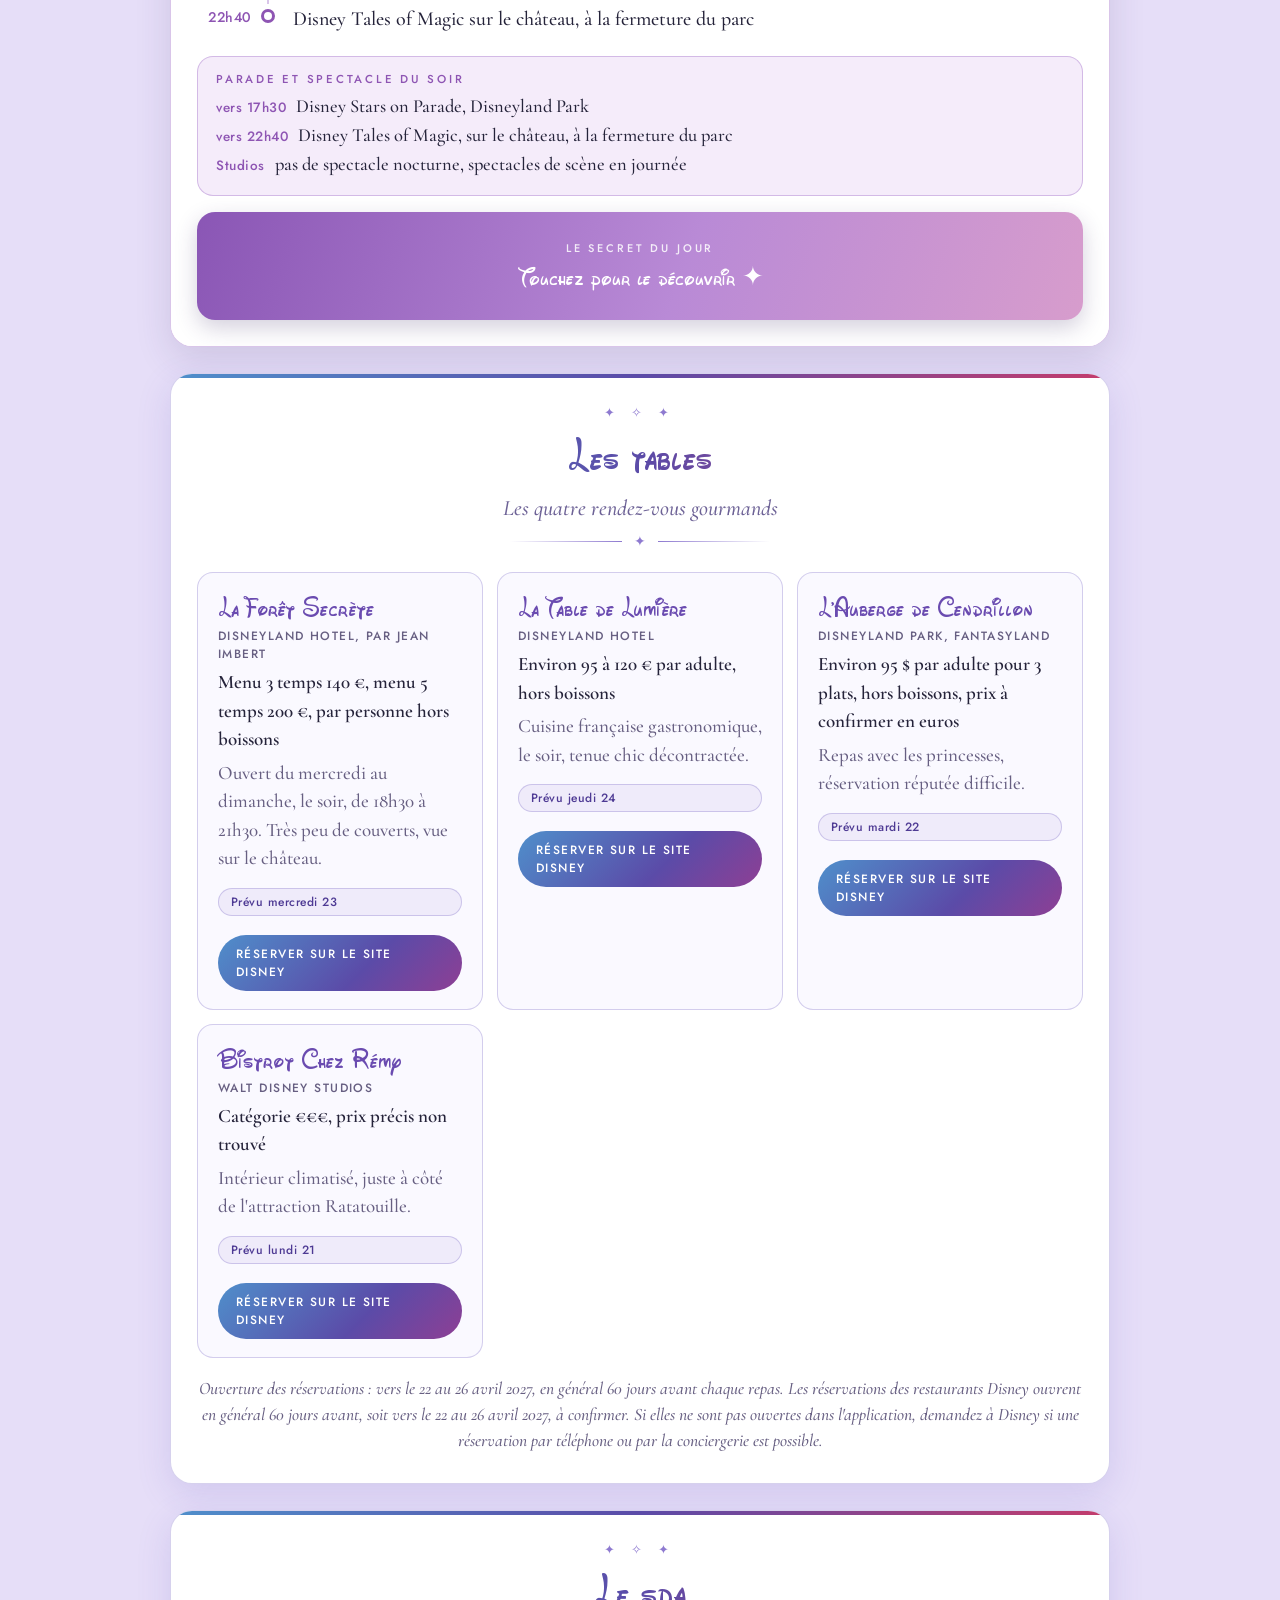
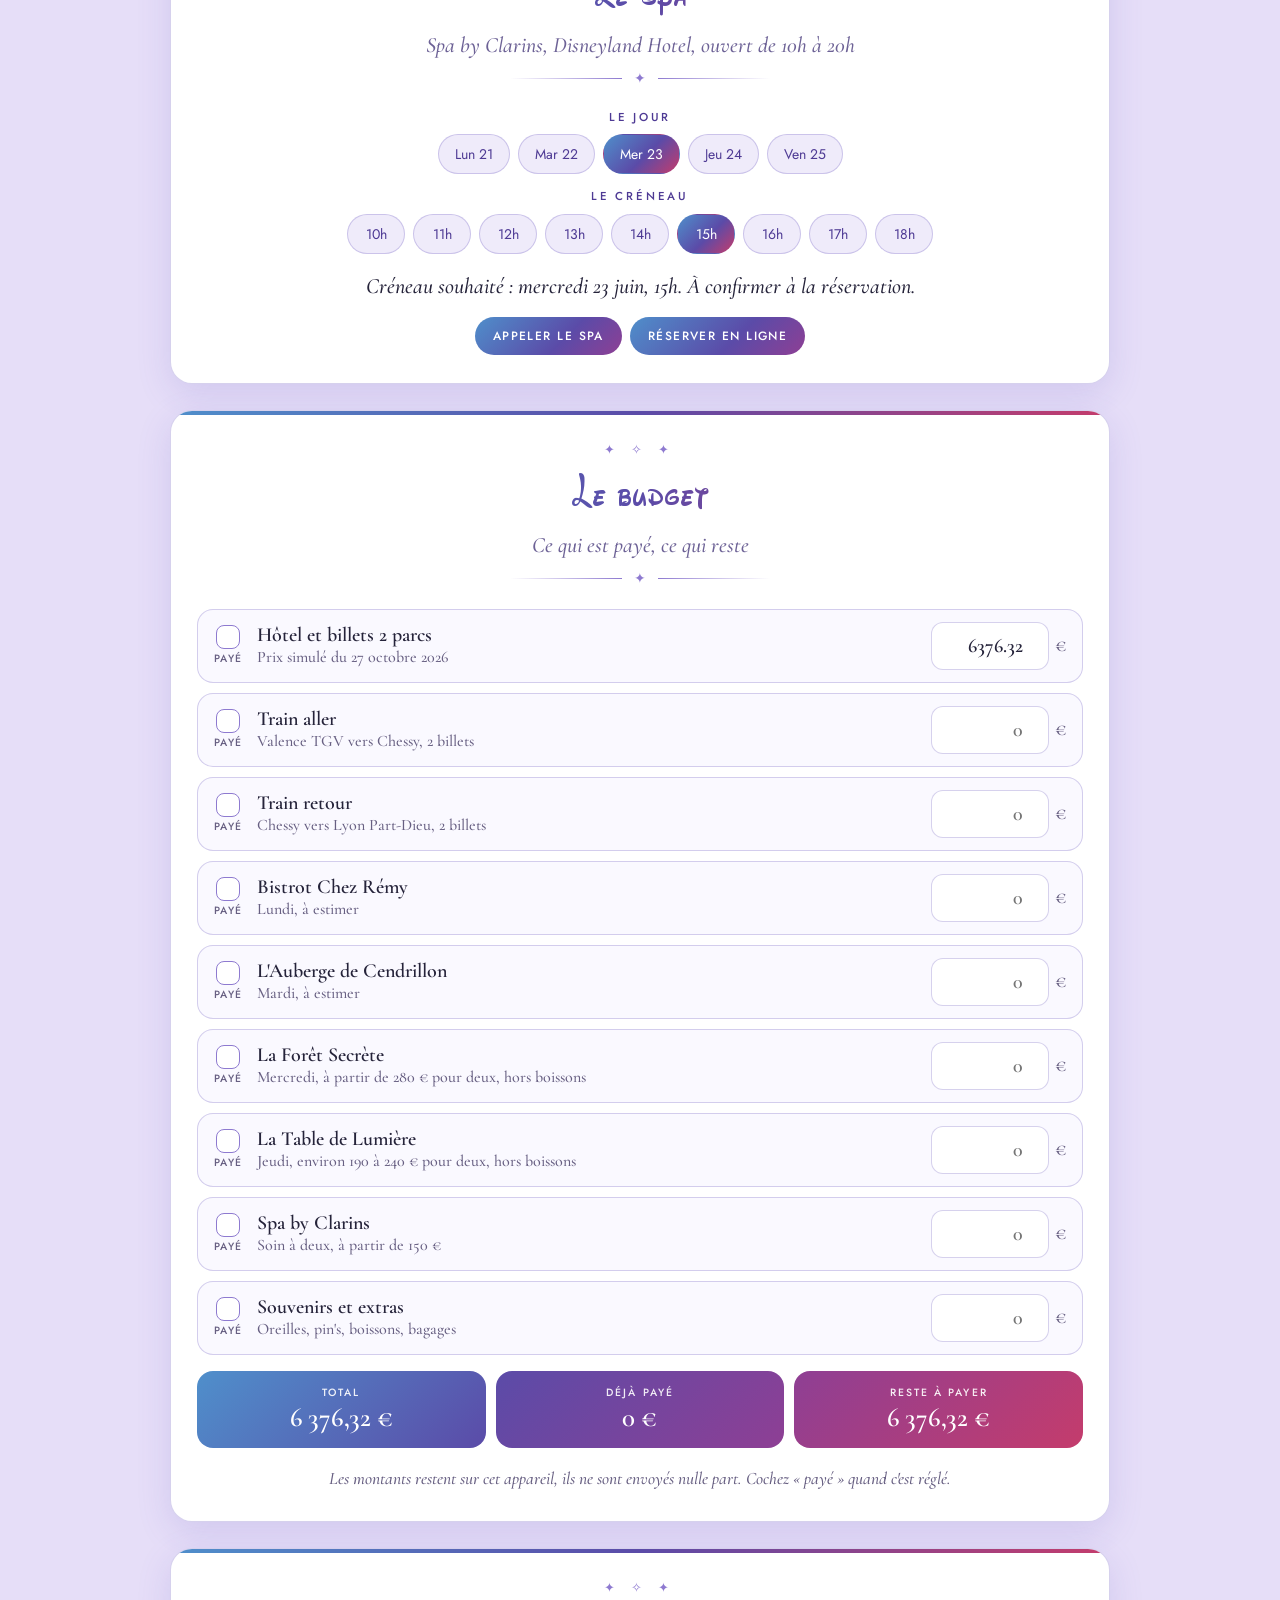
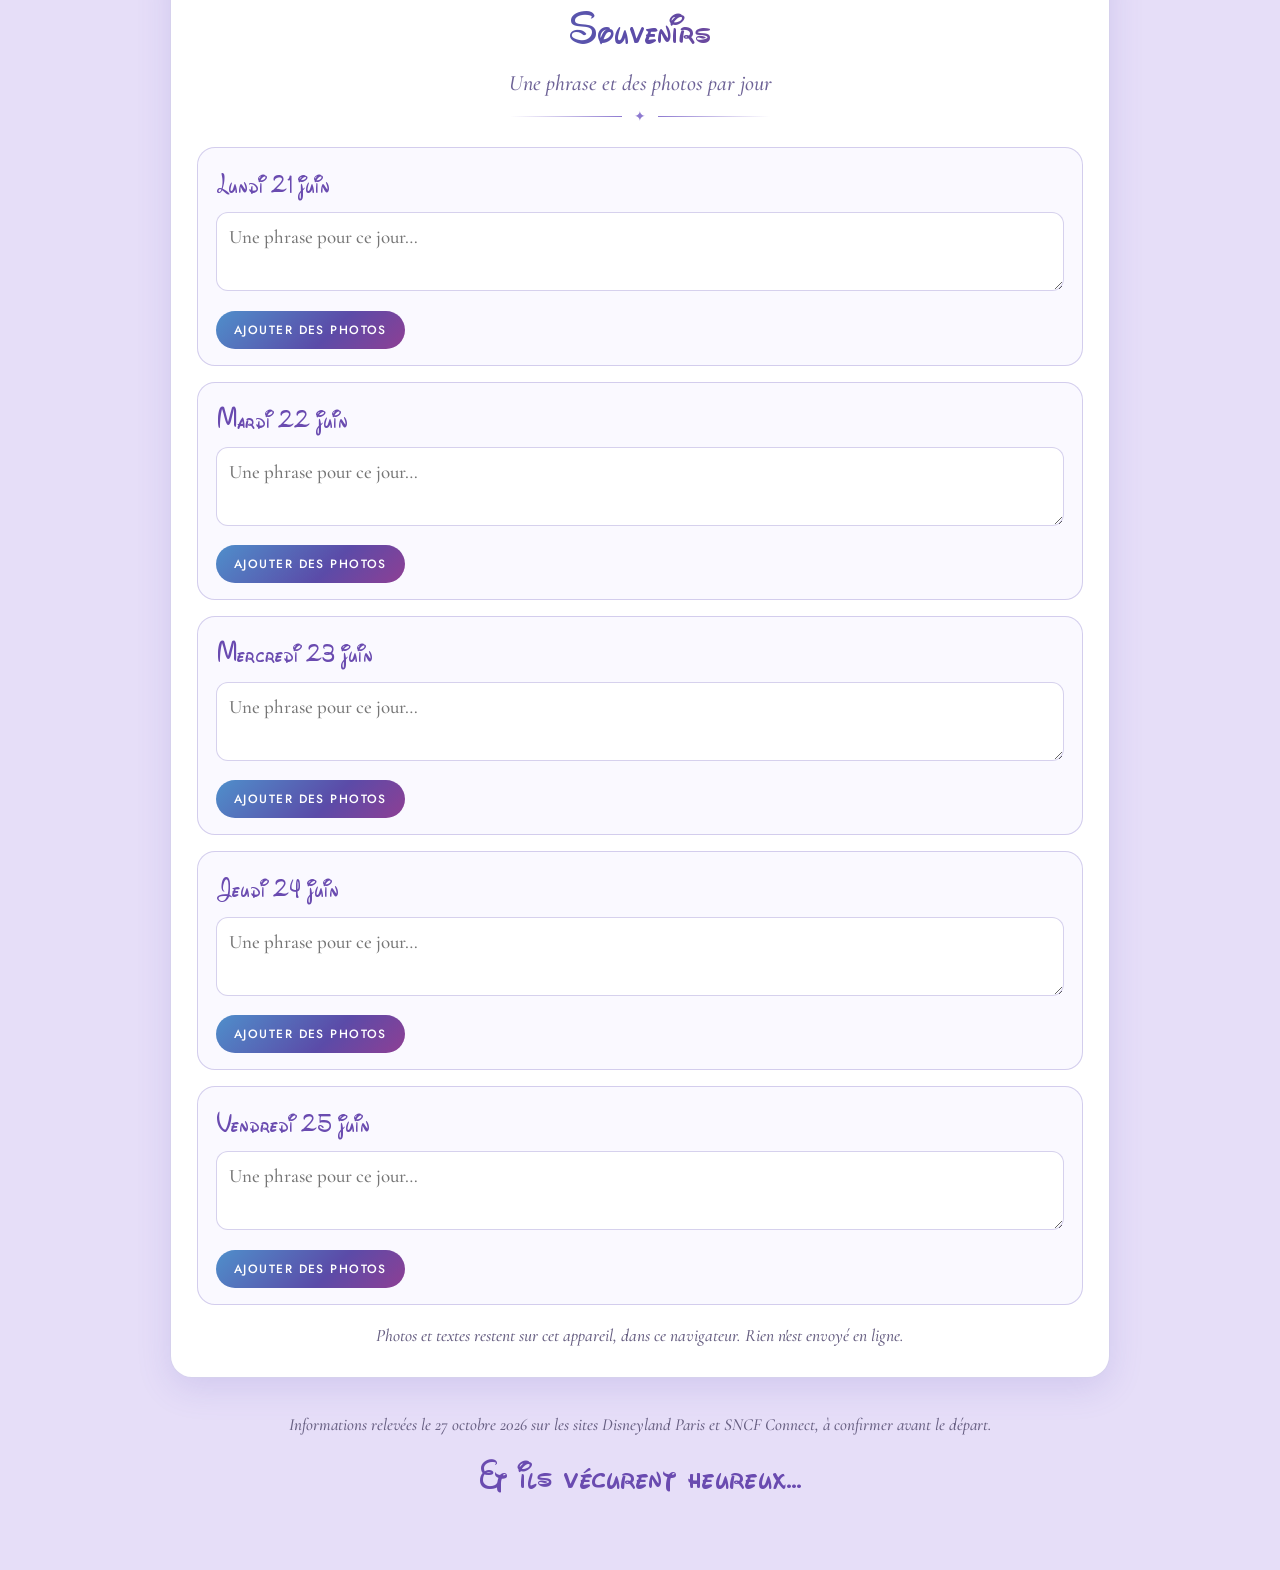
==== commit 064ffcea: "Voyage de noces : favicon et icônes dédiés (château et étoile)" ====
--- a/voyage-de-noces.html
+++ b/voyage-de-noces.html
@@ -3,8 +3,12 @@
 <title>Notre voyage de noces</title>
 <meta name="theme-color" content="#4B3F9E">
 <link rel="manifest" href="voyage.webmanifest">
-<link rel="apple-touch-icon" href="apple-touch-icon.png">
-<link rel="icon" type="image/png" sizes="192x192" href="icon-192.png">
+<link rel="icon" type="image/svg+xml" href="voyage-favicon.svg">
+<link rel="icon" href="voyage-favicon.ico" sizes="48x48">
+<link rel="icon" type="image/png" sizes="32x32" href="voyage-favicon-32.png">
+<link rel="icon" type="image/png" sizes="16x16" href="voyage-favicon-16.png">
+<link rel="icon" type="image/png" sizes="192x192" href="voyage-icon-192.png">
+<link rel="apple-touch-icon" href="voyage-apple-touch-icon.png">
 <meta name="claude:viewport-fit-sides" content="cover">
 <link rel="preconnect" href="https://fonts.googleapis.com"><link rel="preconnect" href="https://fonts.gstatic.com" crossorigin>
 <link rel="stylesheet" href="https://fonts.googleapis.com/css2?family=Cormorant+Garamond:ital,wght@0,500;0,600;1,500&family=Jost:wght@400;500&display=swap">
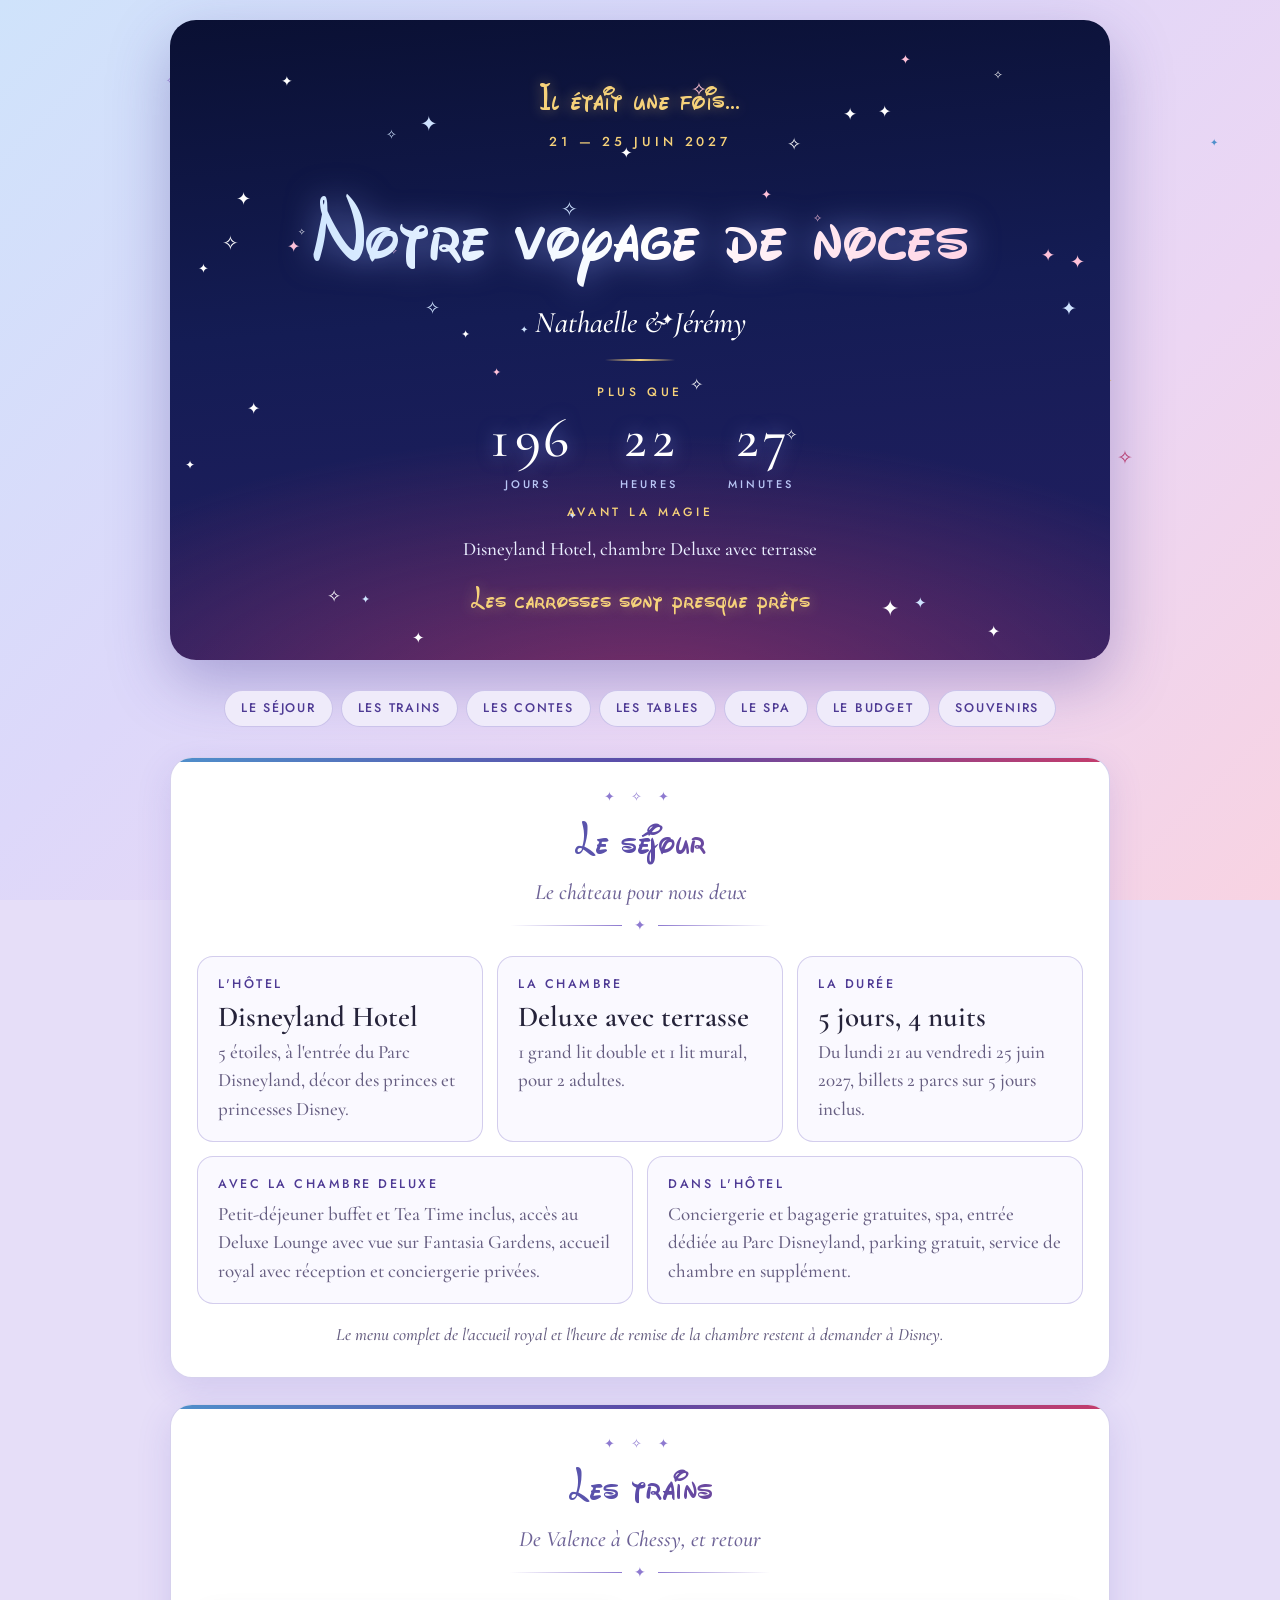
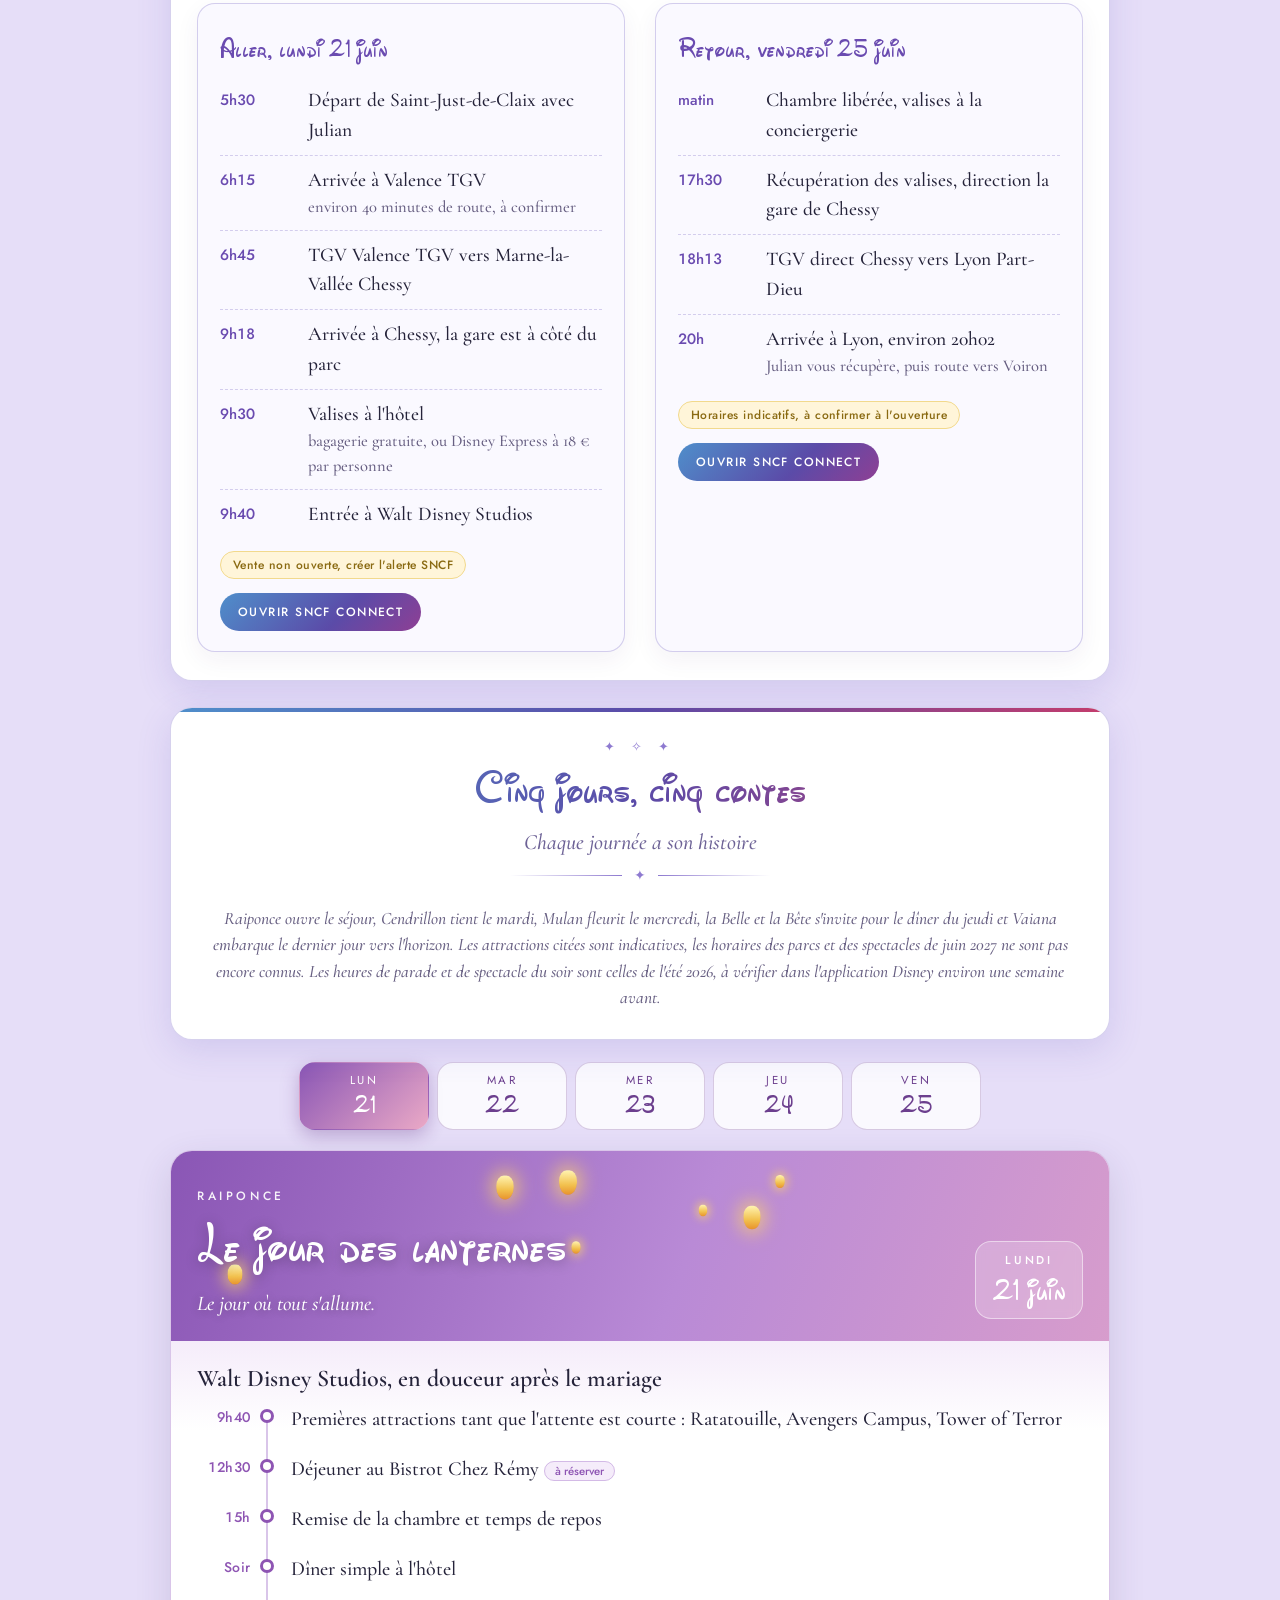
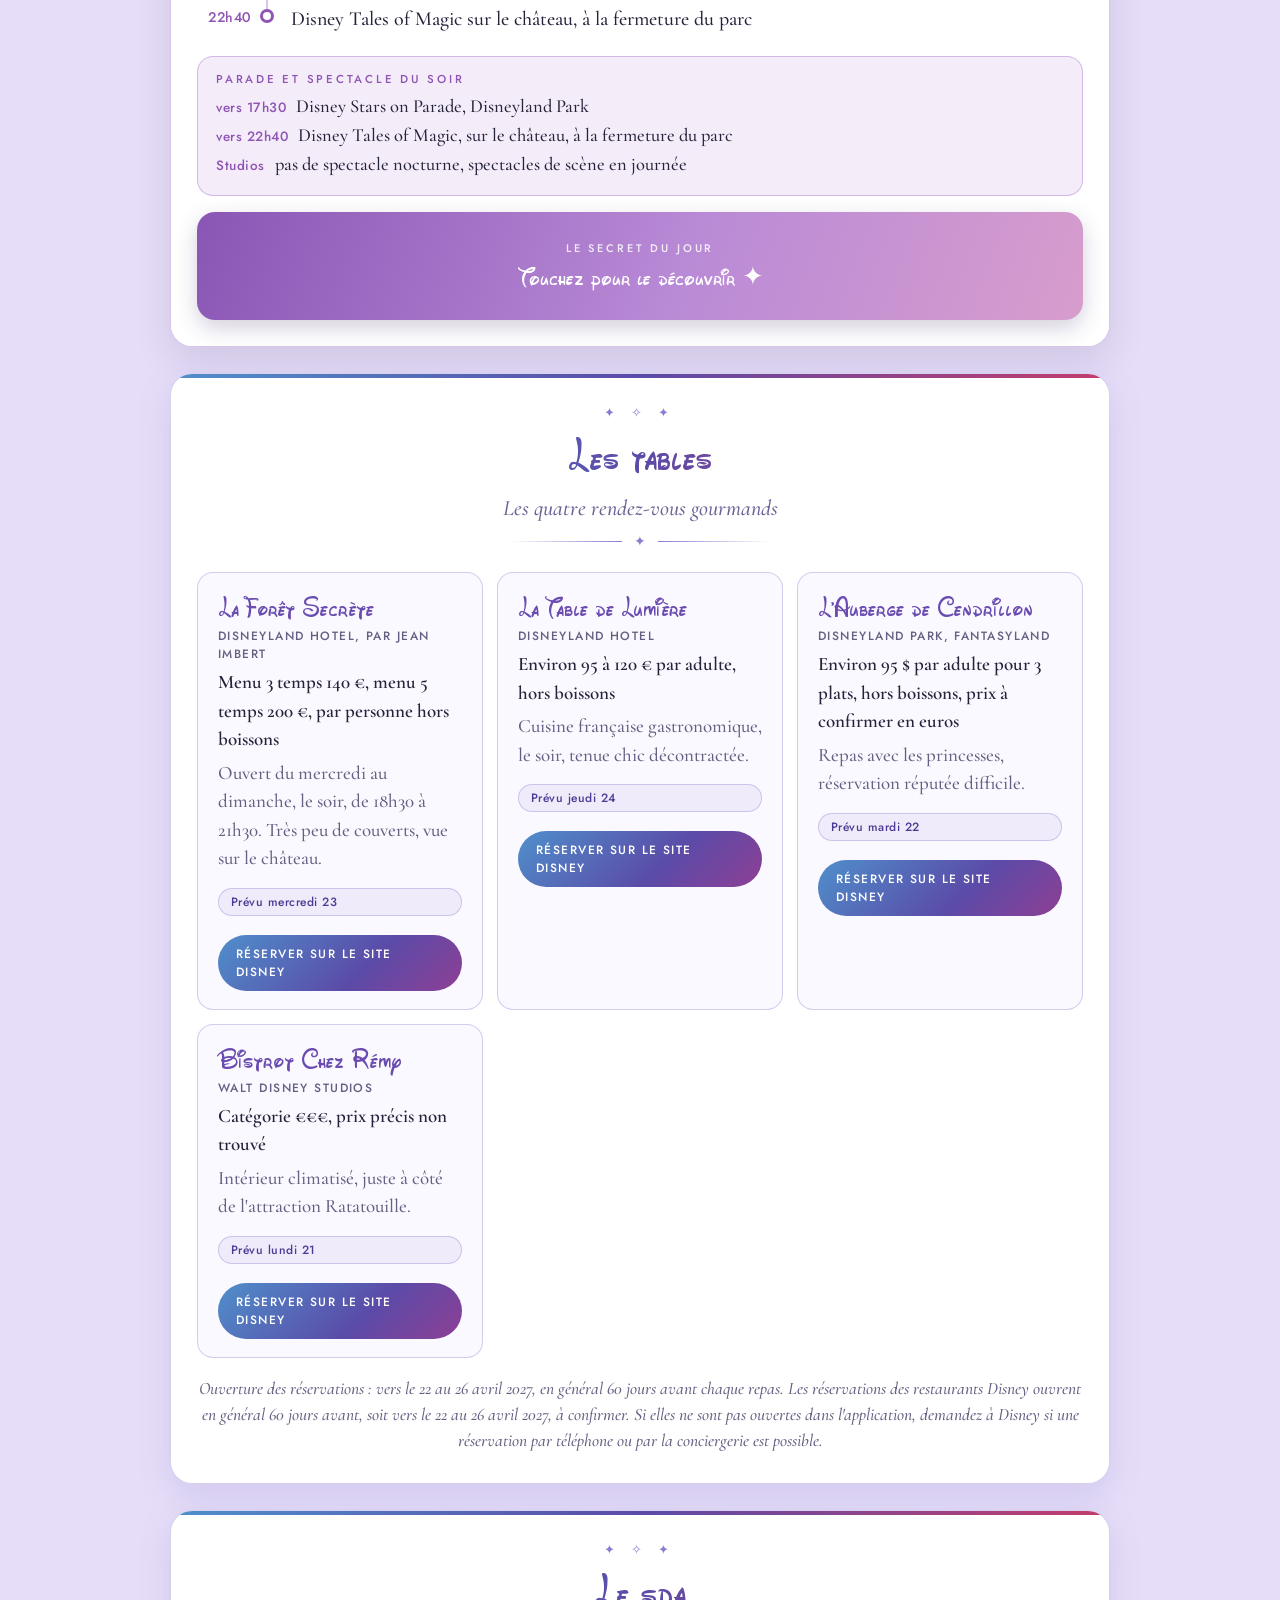
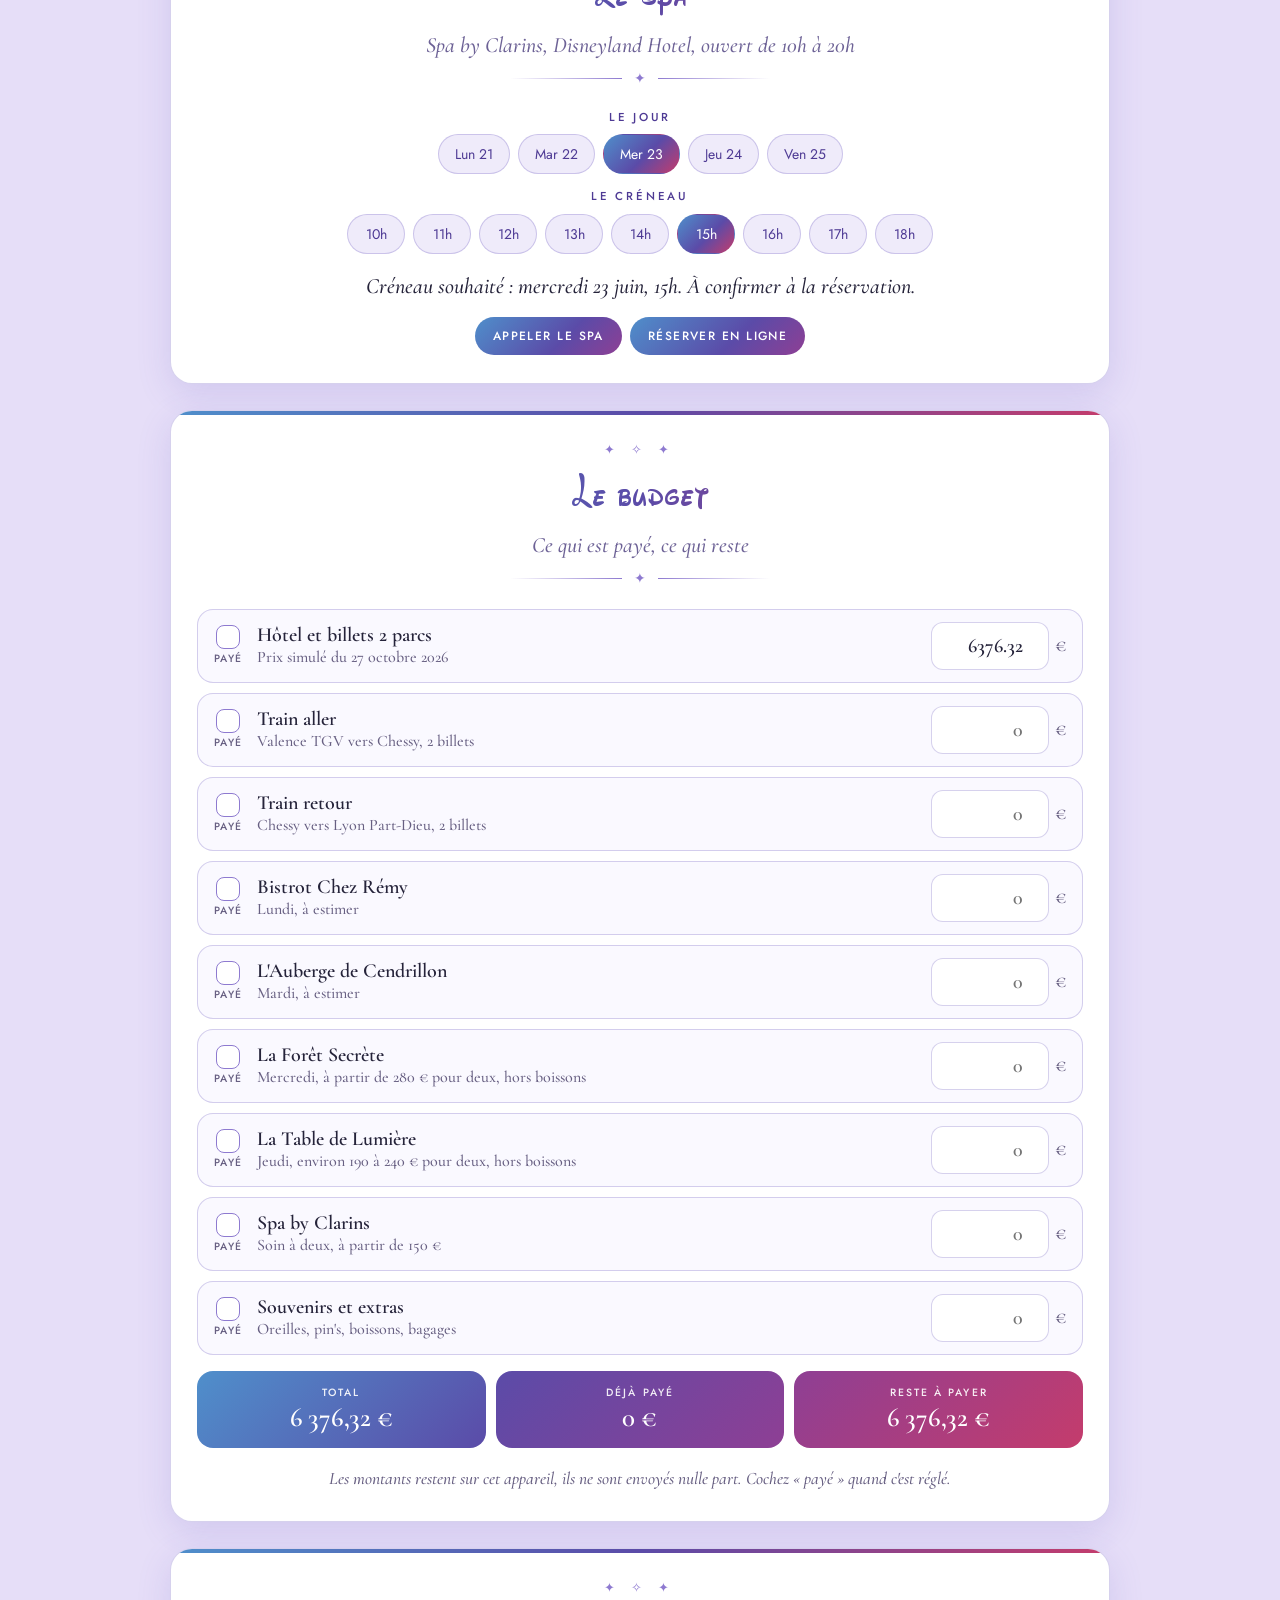
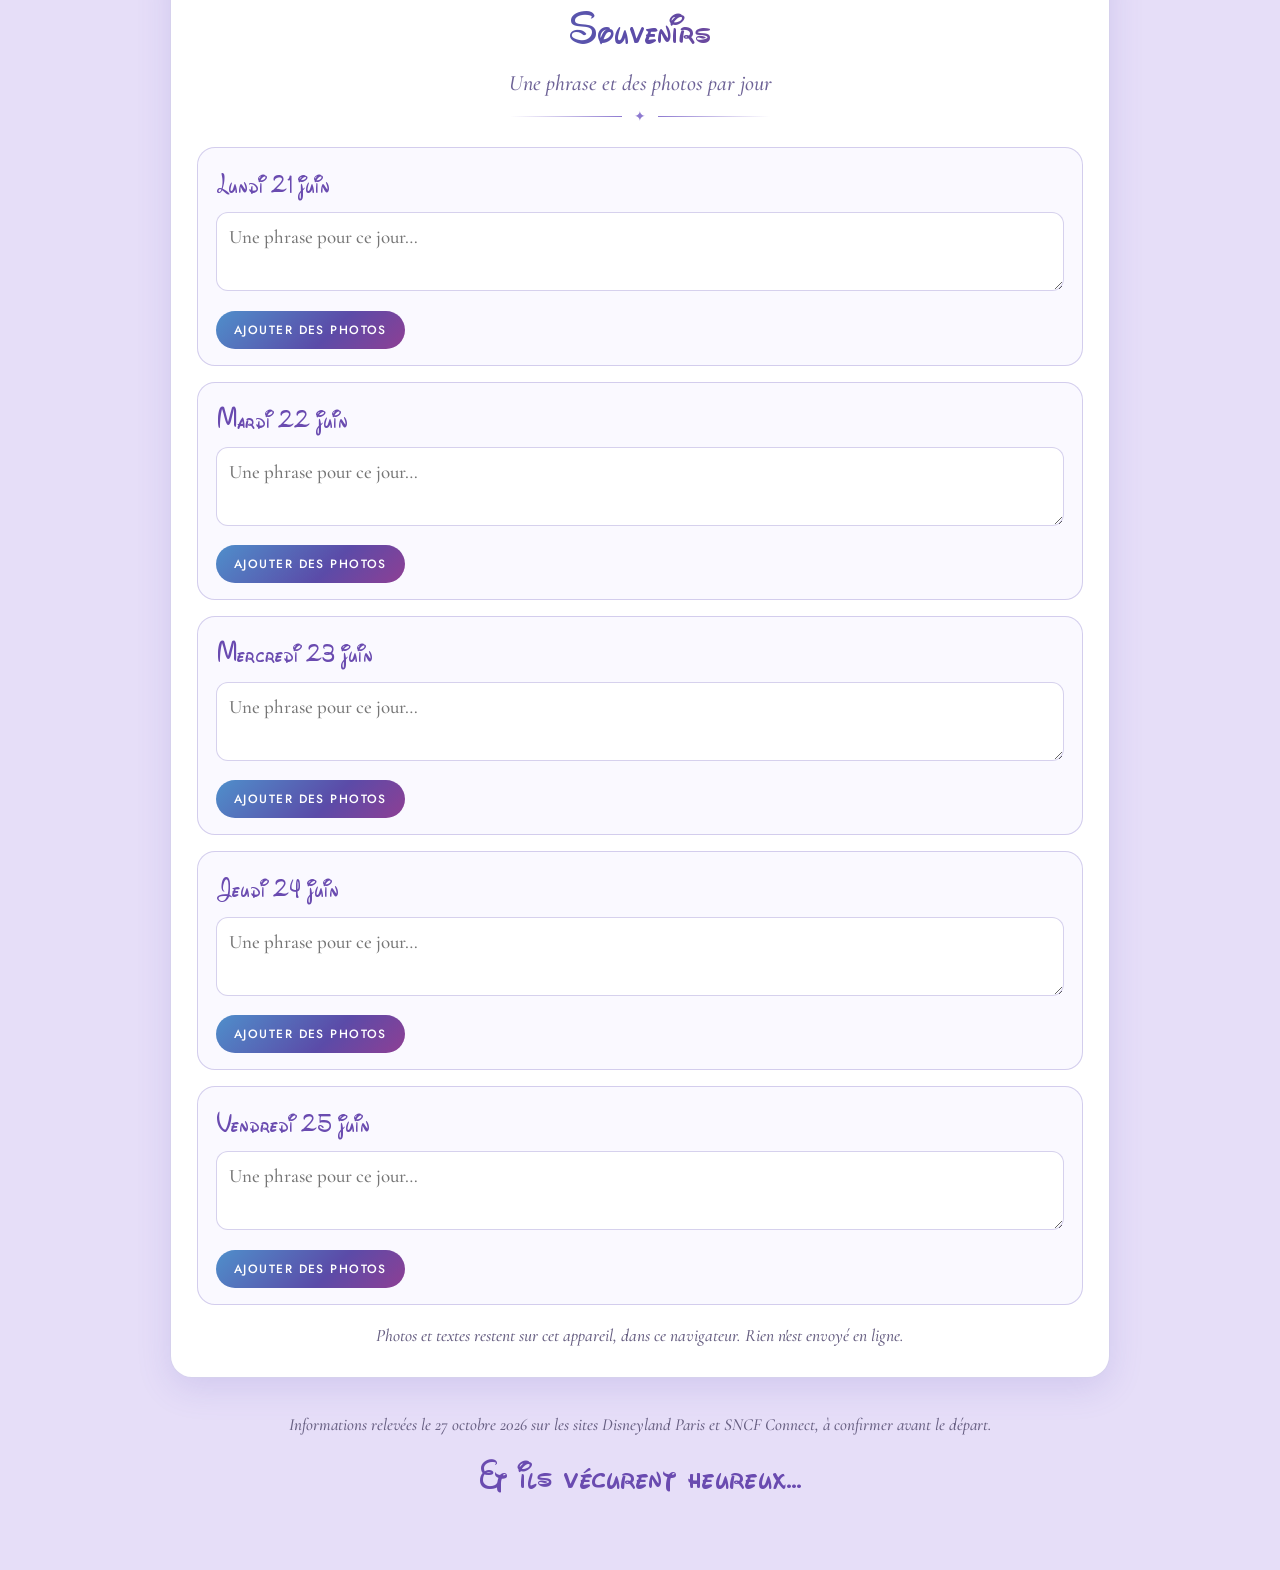
==== commit aecd41b7: "Voyage de noces : page d'accueil Il était une fois, frise alignée sur les pastilles" ====
--- a/voyage-de-noces.html
+++ b/voyage-de-noces.html
@@ -314,7 +314,25 @@
 #t-vendredi{--th:linear-gradient(135deg,#0E8A9A,#8ED6C9)}
 .ch.mulan .petal{background:#fff;opacity:.8}
 .ch.belle .petal{background:#C8283C;opacity:.85}
-.nav{background:none;backdrop-filter:none;-webkit-backdrop-filter:none;padding:4px 8px}</style>
+.nav{background:none;backdrop-filter:none;-webkit-backdrop-filter:none;padding:4px 8px}
+/* frise : trait de pastille à pastille */
+.tl-b{border-left:0}
+.tl-b::before{left:-7px;z-index:1}
+.tl-b::after{content:"";position:absolute;left:-1px;top:12px;bottom:-12px;width:2px;background:var(--a-line)}
+.tl>li:last-child .tl-b::after{display:none}
+/* page d'accueil : Il était une fois */
+#intro{position:fixed;inset:0;z-index:100000;display:flex;align-items:center;justify-content:center;flex-direction:column;overflow:hidden;cursor:pointer;transition:opacity 1s ease;background:radial-gradient(120% 70% at 50% 108%,rgba(196,60,108,.55) 0%,rgba(196,60,108,0) 62%),linear-gradient(175deg,#0A1033 0%,#141C54 45%,#241F63 100%)}
+#intro.out{opacity:0;pointer-events:none}
+#intro .t{font-family:"Waltograph","Brush Script MT",cursive;font-size:clamp(44px,9vw,92px);color:#fff;text-shadow:0 0 18px rgba(170,150,255,.7);opacity:0;animation:inIn 1.4s .3s ease forwards;text-align:center;padding:0 16px}
+#intro .s{margin-top:14px;font-family:var(--sans);font-size:13px;letter-spacing:.3em;text-transform:uppercase;color:#F6D27A;opacity:0;animation:inIn 1.2s 1.1s ease forwards}
+@keyframes inIn{to{opacity:1}}
+#intro .is{position:absolute;line-height:1;opacity:0;animation:inIs 2.8s ease-in-out infinite}
+@keyframes inIs{0%,100%{opacity:0;transform:scale(.3) rotate(0)}50%{opacity:1;transform:scale(1.15) rotate(25deg)}}
+#intro .fs{position:absolute;left:12%;top:16%;width:130px;height:2px;background:linear-gradient(90deg,transparent,#fff);transform:rotate(25deg);opacity:0;animation:inFs 1.3s 1.1s ease-out forwards}
+@keyframes inFs{0%{opacity:0;translate:-60px -25px}20%{opacity:1}100%{opacity:0;translate:260px 120px}}
+@media print{#intro{display:none!important}}
+@media(prefers-reduced-motion:reduce){#intro .is,#intro .fs{animation:none;opacity:.6}}
+</style>
 
 </head><body>
 <div id="bgst" aria-hidden="true"></div>
@@ -680,4 +698,17 @@
 })();
 </script>
 
+
+<script>
+(function(){
+  var ok=true;try{ok=!sessionStorage.getItem('vdn_intro');sessionStorage.setItem('vdn_intro','1')}catch(e){}
+  if(!ok||document.getElementById('intro'))return;
+  var d=document.createElement('div');d.id='intro';d.setAttribute('aria-hidden','true');
+  d.innerHTML='<div class="fs"></div><div class="t">Il était une fois…</div><div class="s">Notre voyage de noces</div>';
+  for(var i=0;i<46;i++){var s=document.createElement('span');s.className='is';s.textContent=i%3?'✦':'✧';s.style.left=(Math.random()*96+1)+'%';s.style.top=(Math.random()*94+2)+'%';s.style.fontSize=(10+Math.random()*20)+'px';s.style.color=i%5===0?'#ffd6e6':'#fff';s.style.animationDelay=(Math.random()*2.8)+'s';s.style.animationDuration=(2+Math.random()*2)+'s';d.appendChild(s)}
+  document.body.appendChild(d);
+  function go(){d.classList.add('out');setTimeout(function(){if(d.parentNode)d.parentNode.removeChild(d)},1100)}
+  d.addEventListener('click',go);setTimeout(go,3200);
+})();
+</script>
 </body></html>
